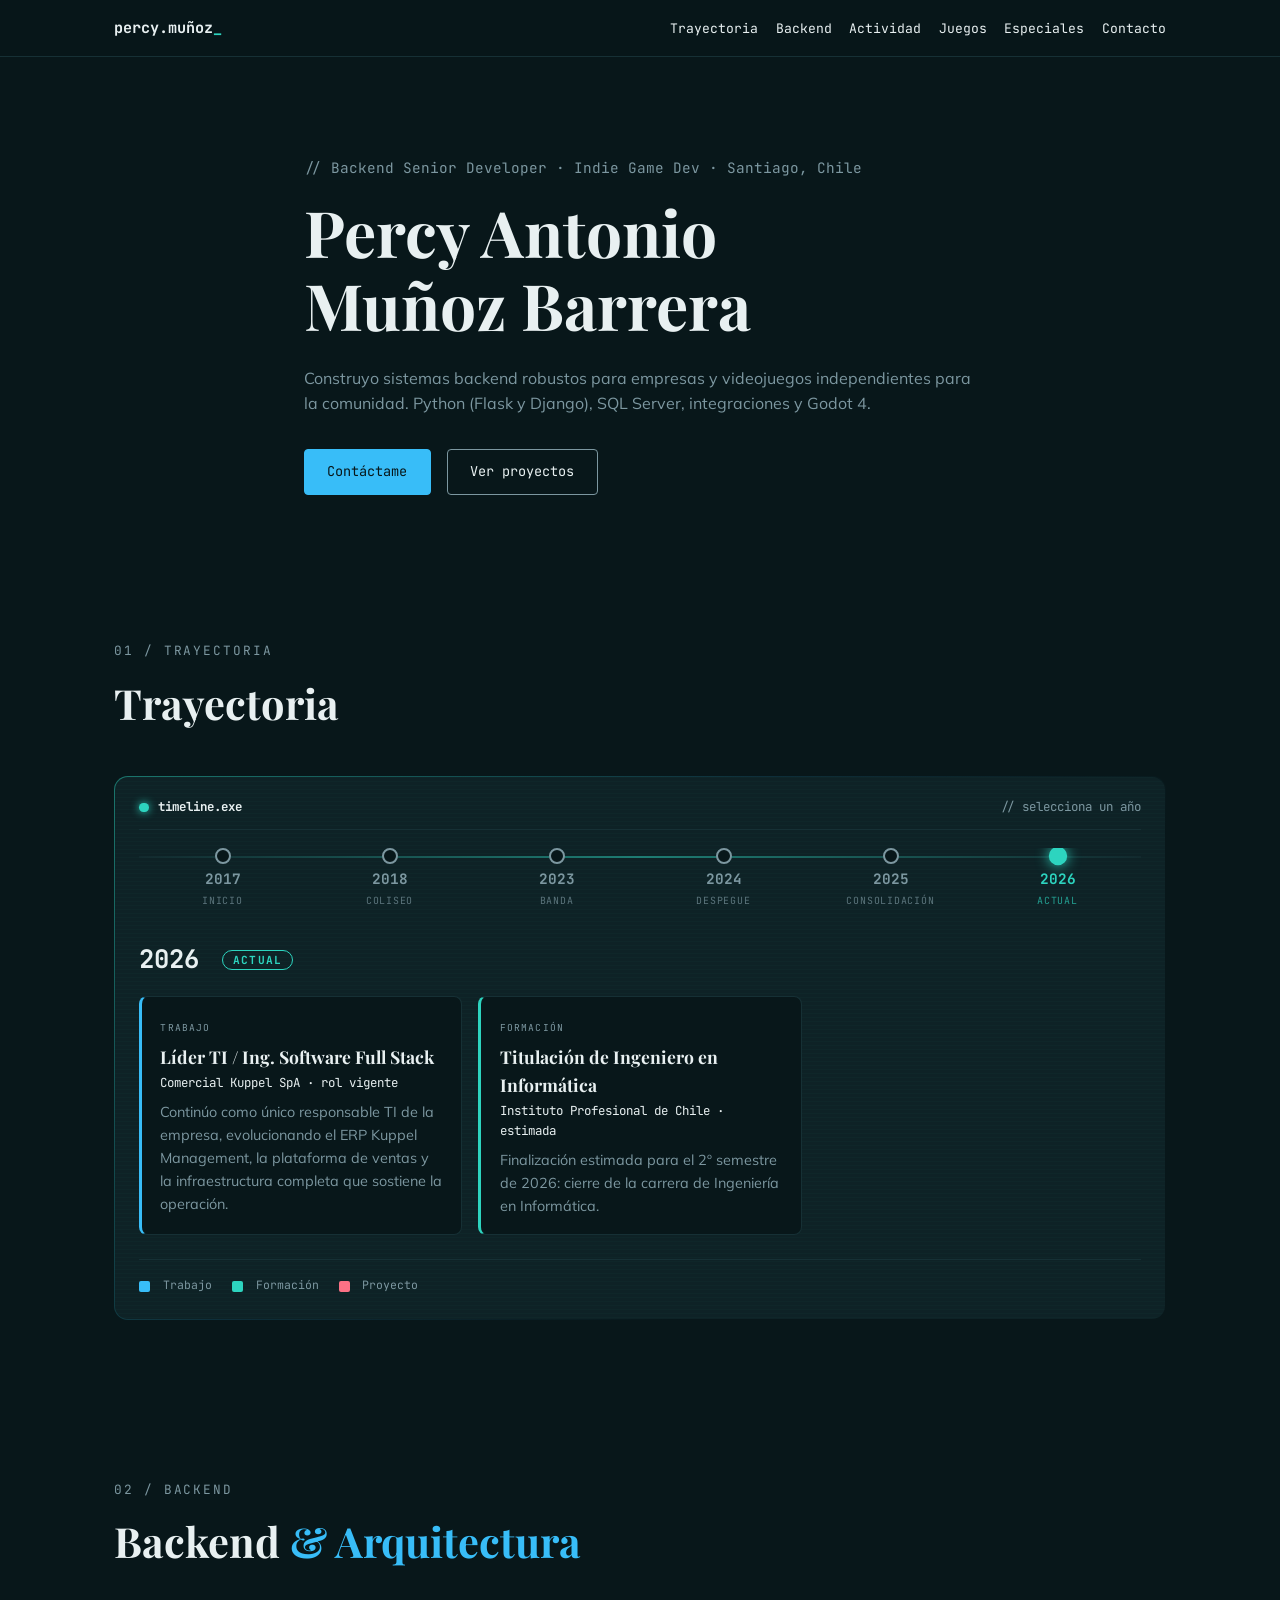
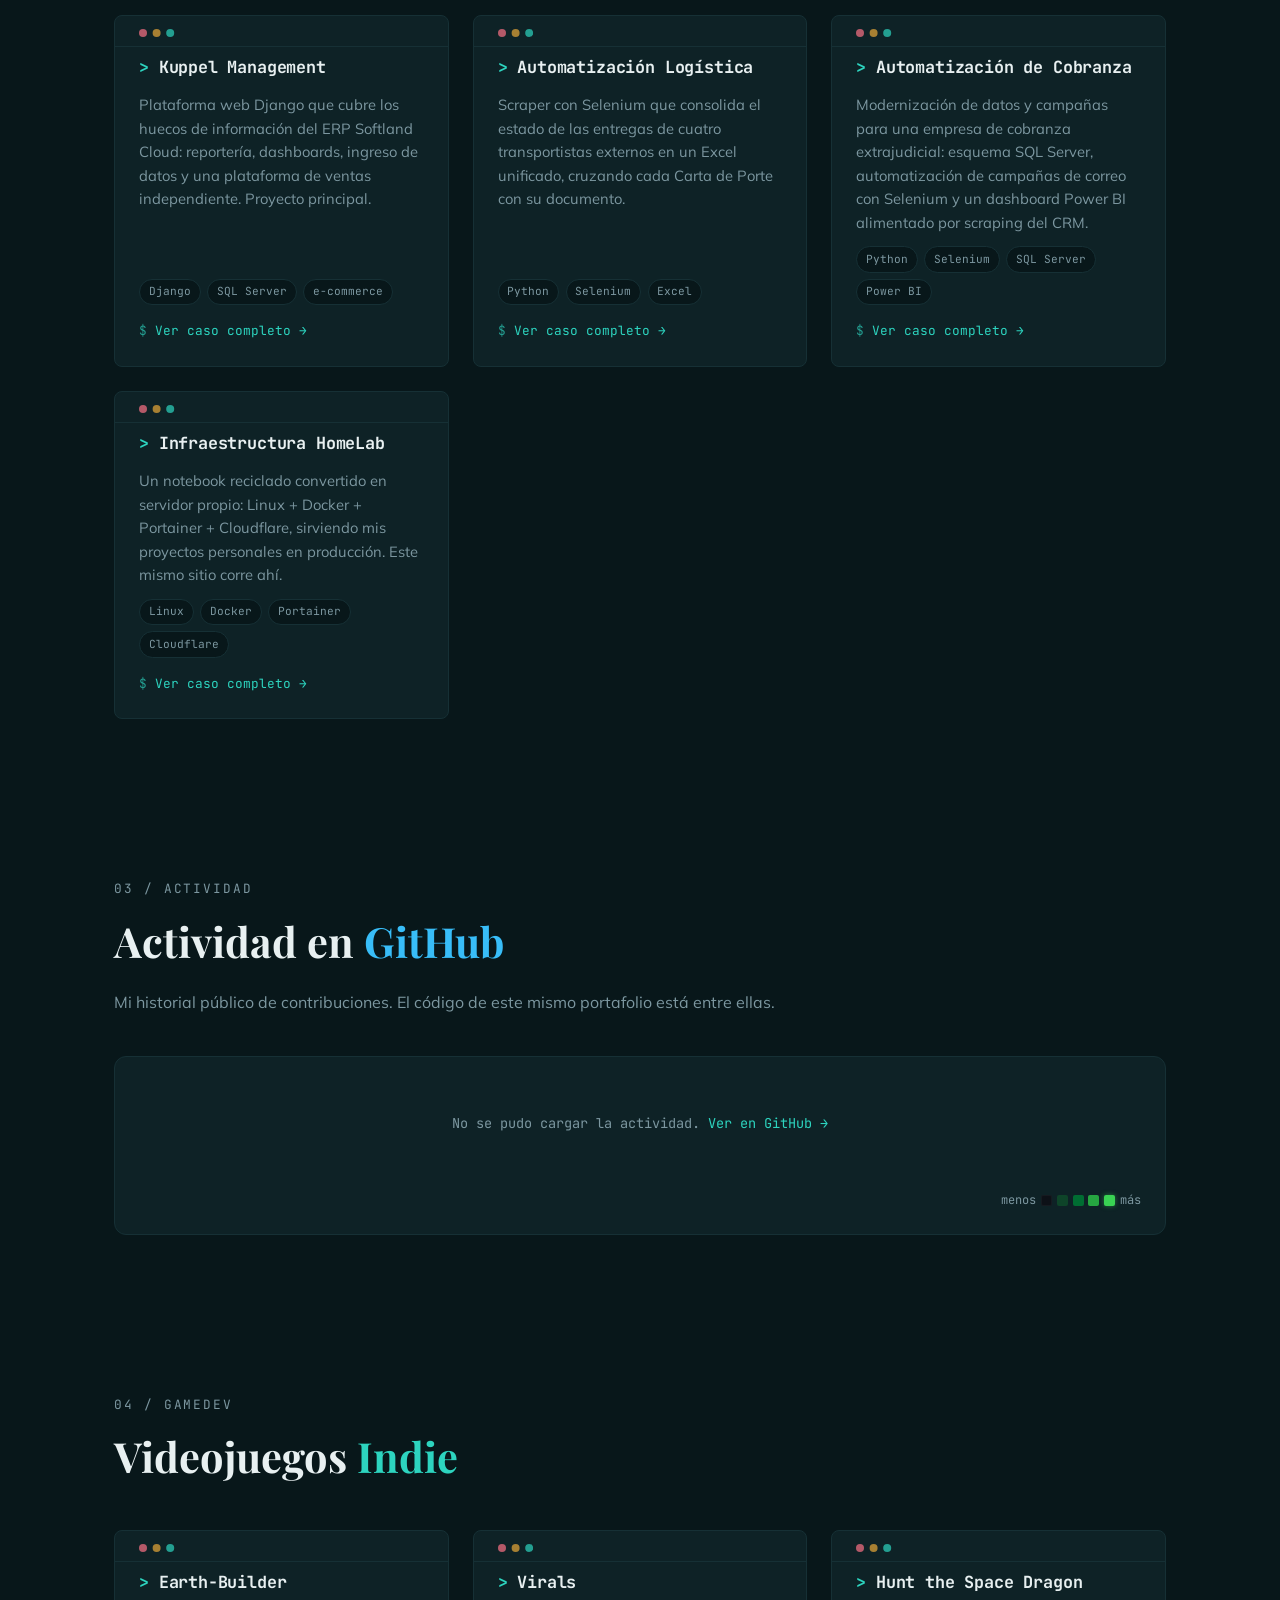
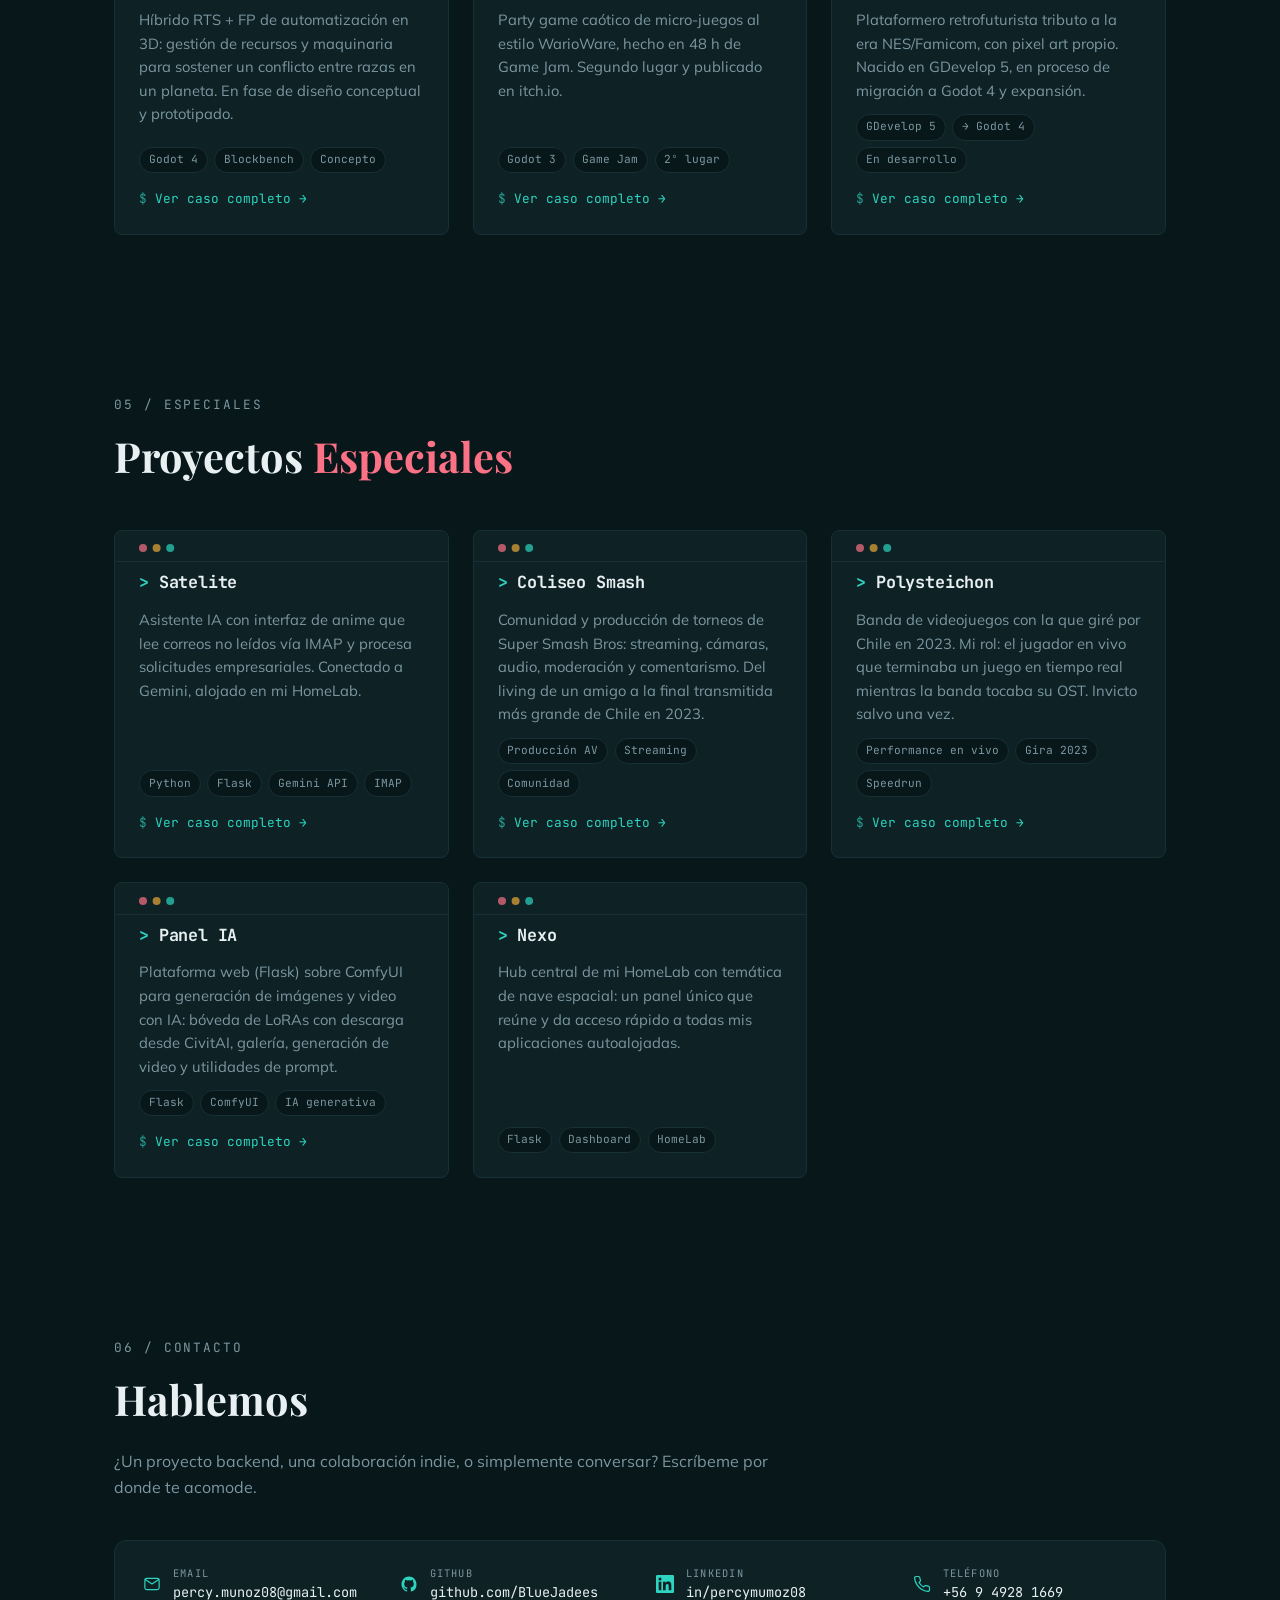
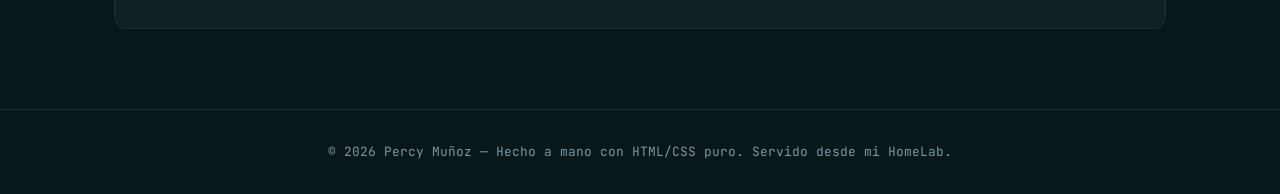
==== src/index.html @ 3cd72d4e "GitHub: heatmap propio negro→verde (quita textos git log y colores confusos) - Reemplaza ghchart (ce" ====
<!DOCTYPE html>
<html lang="es">
<head>
  <meta charset="UTF-8">
  <meta name="viewport" content="width=device-width, initial-scale=1.0">
  <title>Percy Muñoz — Backend Senior Developer & Indie Game Dev</title>
  <meta name="description" content="Portafolio de Percy Antonio Muñoz Barrera: desarrollo backend senior (Python, Flask, Django, SQL Server, integraciones) y videojuegos indie (Godot 4). Santiago, Chile.">

  <!-- TODO: favicon personalizado -->
  <link rel="icon" href="favicon.ico">

  <!-- TODO: meta tags OG (og:title, og:image, og:description) -->

  <!-- Tipografías -->
  <link rel="preconnect" href="https://fonts.googleapis.com">
  <link rel="preconnect" href="https://fonts.gstatic.com" crossorigin>
  <link href="https://fonts.googleapis.com/css2?family=Playfair+Display:wght@500;600;700&family=JetBrains+Mono:wght@400;500;700&family=Mulish:wght@300;400;600;700&display=swap" rel="stylesheet">

  <link rel="stylesheet" href="assets/css/styles.css?v=2">
</head>
<body>

  <!-- ================= HEADER ================= -->
  <header>
    <nav class="nav">
      <a href="#hero" class="nav-logo">percy.muñoz<span class="accent-gamedev">_</span></a>
      <ul class="nav-links">
        <li><a href="#trayectoria">Trayectoria</a></li>
        <li><a href="#backend">Backend</a></li>
        <li><a href="#actividad">Actividad</a></li>
        <li><a href="#juegos">Juegos</a></li>
        <li><a href="#especiales">Especiales</a></li>
        <li><a href="#contacto">Contacto</a></li>
      </ul>
    </nav>
  </header>

  <main>

    <!-- ================= HERO ================= -->
    <section id="hero">
      <div class="container">
        <p class="hero-role">// Backend Senior Developer · Indie Game Dev · Santiago, Chile</p>
        <h1 class="hero-title">Percy Antonio<br>Muñoz Barrera</h1>
        <p class="hero-tagline">
          <!-- TODO: tagline definitivo — propuesta de valor en 2-3 líneas -->
          Construyo sistemas backend robustos para empresas y videojuegos independientes
          para la comunidad. Python (Flask y Django), SQL Server, integraciones y Godot 4.
        </p>
        <div class="hero-actions">
          <a class="btn btn-primary" href="#contacto">Contáctame</a>
          <a class="btn" href="#backend">Ver proyectos</a>
        </div>
      </div>
    </section>

    <!-- ================= TRAYECTORIA (CV) — HUD interactivo ================= -->
    <section id="trayectoria">
      <div class="container">
        <p class="section-label">01 / trayectoria</p>
        <h2 class="section-title">Trayectoria</h2>

        <div class="hud">
          <div class="hud-head">
            <span class="hud-dot"></span>
            <span class="hud-title">timeline.exe</span>
            <span class="hud-hint">// selecciona un año</span>
          </div>

          <!-- Riel de nodos (los botones se generan en JS desde los datos) -->
          <div class="hud-rail" id="hudRail" role="tablist" aria-label="Línea de tiempo por año"></div>

          <!-- Panel de detalle -->
          <div class="hud-panel" id="hudPanel" aria-live="polite"></div>

          <div class="hud-legend">
            <span><i class="lg lg-work"></i> Trabajo</span>
            <span><i class="lg lg-study"></i> Formación</span>
            <span><i class="lg lg-project"></i> Proyecto</span>
          </div>
        </div>

        <!-- Datos de la trayectoria (leídos por el script; también sirven de fallback sin JS) -->
        <script type="application/json" id="hudData">
        [
          {
            "year": "2017",
            "label": "Inicio",
            "entries": [
              { "type": "study", "title": "Ingeniería en Informática", "org": "Instituto Profesional INACAP", "desc": "Comienzo mis estudios en informática tras trabajar como reponedor y carnicero. El punto de partida de todo." }
            ]
          },
          {
            "year": "2018",
            "label": "Coliseo",
            "entries": [
              { "type": "project", "title": "Fundación de Coliseo Smash", "org": "Comunidad · uno de 4 fundadores", "desc": "Primer torneo oficial de Super Smash Bros en la casa de un fundador. El inicio de una comunidad que llegaría hasta la final transmitida más grande de Chile." }
            ]
          },
          {
            "year": "2023",
            "label": "Banda",
            "entries": [
              { "type": "study", "title": "Pausa de estudios (pre-práctica)", "org": "INACAP", "desc": "Detengo la carrera antes de la práctica para dedicarme al proyecto de la banda." },
              { "type": "project", "title": "Polysteichon — gira nacional", "org": "Jugador de performance en vivo", "desc": "Gira por Chile como el jugador que terminaba Sonic 2 en vivo mientras la banda tocaba el OST. Termina en septiembre. En paralelo, sigo activo en Coliseo Smash." }
            ]
          },
          {
            "year": "2024",
            "label": "Despegue",
            "entries": [
              { "type": "work", "title": "Analista Programador (Práctica)", "org": "Computec Chile · Ene–Mar", "desc": "Software interno de control de asistencia y optimización web, con apoyo en auditorías ISO 9001:2015." },
              { "type": "work", "title": "Analista Programador", "org": "Agecob SpA · Abr–Oct", "desc": "Mailing masivo automatizado, captura de datos vía APIs REST en SQL Server y paneles Power BI para decisiones gerenciales." },
              { "type": "study", "title": "Titulación — Analista Programador", "org": "INACAP · salida intermedia · Julio", "desc": "Obtengo el título como salida intermedia de la carrera iniciada en 2017." },
              { "type": "work", "title": "Líder TI / Ing. Software Full Stack", "org": "Comercial Kuppel SpA · Oct–actualidad", "desc": "Único responsable TI. Re-implementé el ERP Softland en 30 días ante una crisis y construí desde cero el ERP interno Kuppel Management." },
              { "type": "project", "title": "Cierre de etapa en Coliseo Smash", "org": "Comunidad (sigue viva)", "desc": "Me separo del proyecto para avanzar en lo personal y laboral, cerca de la misma época de mi titulación." },
              { "type": "study", "title": "Diplomatura en Diseño de Videojuegos", "org": "Universidad Nacional de San Juan, Argentina · Noviembre", "desc": "Diplomado obtenido tras la Game Jam donde nació Virals (2º lugar)." }
            ]
          },
          {
            "year": "2025",
            "label": "Consolidación",
            "entries": [
              { "type": "work", "title": "Líder TI — consolidación", "org": "Comercial Kuppel SpA", "desc": "Segundo año al mando de la infraestructura TI: madurez del ERP interno Kuppel Management, más módulos y estabilización de las integraciones con Softland." },
              { "type": "study", "title": "Ingeniería en Informática", "org": "Instituto Profesional de Chile · en curso", "desc": "Carrera en curso, avanzando hacia la titulación como Ingeniero. Práctica convalidable con la experiencia laboral actual." }
            ]
          },
          {
            "year": "2026",
            "label": "Actual",
            "entries": [
              { "type": "work", "title": "Líder TI / Ing. Software Full Stack", "org": "Comercial Kuppel SpA · rol vigente", "desc": "Continúo como único responsable TI de la empresa, evolucionando el ERP Kuppel Management, la plataforma de ventas y la infraestructura completa que sostiene la operación." },
              { "type": "study", "title": "Titulación de Ingeniero en Informática", "org": "Instituto Profesional de Chile · estimada", "desc": "Finalización estimada para el 2º semestre de 2026: cierre de la carrera de Ingeniería en Informática." }
            ]
          }
        ]
        </script>
      </div>
    </section>

    <!-- ================= BACKEND & ARQUITECTURA ================= -->
    <section id="backend">
      <div class="container">
        <p class="section-label">02 / backend</p>
        <h2 class="section-title">Backend <span class="accent-backend">&amp; Arquitectura</span></h2>

        <div class="cards">
          <a class="card" href="proyectos/kuppel.html">
            <h3>Kuppel Management</h3>
            <p>Plataforma web Django que cubre los huecos de información del ERP Softland Cloud:
               reportería, dashboards, ingreso de datos y una plataforma de ventas independiente.
               Proyecto principal.</p>
            <div class="tags">
              <span class="tag">Django</span><span class="tag">SQL Server</span><span class="tag">e-commerce</span>
            </div>
            <span class="card-cta">Ver caso completo →</span>
          </a>

          <a class="card" href="proyectos/automatizacion-logistica.html">
            <h3>Automatización Logística</h3>
            <p>Scraper con Selenium que consolida el estado de las entregas de cuatro transportistas
               externos en un Excel unificado, cruzando cada Carta de Porte con su documento.</p>
            <div class="tags">
              <span class="tag">Python</span><span class="tag">Selenium</span><span class="tag">Excel</span>
            </div>
            <span class="card-cta">Ver caso completo →</span>
          </a>

          <a class="card" href="proyectos/automatizacion-cobranza.html">
            <h3>Automatización de Cobranza</h3>
            <p>Modernización de datos y campañas para una empresa de cobranza extrajudicial:
               esquema SQL Server, automatización de campañas de correo con Selenium y un
               dashboard Power BI alimentado por scraping del CRM.</p>
            <div class="tags">
              <span class="tag">Python</span><span class="tag">Selenium</span><span class="tag">SQL Server</span><span class="tag">Power BI</span>
            </div>
            <span class="card-cta">Ver caso completo →</span>
          </a>

          <a class="card" href="proyectos/homelab.html">
            <h3>Infraestructura HomeLab</h3>
            <p>Un notebook reciclado convertido en servidor propio: Linux + Docker + Portainer +
               Cloudflare, sirviendo mis proyectos personales en producción. Este mismo sitio corre ahí.</p>
            <div class="tags">
              <span class="tag">Linux</span><span class="tag">Docker</span><span class="tag">Portainer</span><span class="tag">Cloudflare</span>
            </div>
            <span class="card-cta">Ver caso completo →</span>
          </a>
        </div>
      </div>
    </section>

    <!-- ================= ACTIVIDAD GITHUB ================= -->
    <section id="actividad">
      <div class="container">
        <p class="section-label">03 / actividad</p>
        <h2 class="section-title">Actividad en <span class="accent-backend">GitHub</span></h2>
        <p class="contact-intro">
          Mi historial público de contribuciones. El código de este mismo portafolio está entre ellas.
        </p>

        <a class="gh-heatmap-wrap" href="https://github.com/BlueJadees" target="_blank" rel="noopener" aria-label="Ver perfil de GitHub de BlueJadees">
          <div class="gh-heatmap" id="ghHeatmap">
            <p class="gh-loading">cargando actividad…</p>
          </div>
          <div class="gh-footer">
            <span id="ghTotal"></span>
            <span class="gh-scale">
              menos
              <i class="gh-cell l0"></i><i class="gh-cell l1"></i><i class="gh-cell l2"></i><i class="gh-cell l3"></i><i class="gh-cell l4"></i>
              más
            </span>
          </div>
        </a>
      </div>
    </section>

    <!-- ================= VIDEOJUEGOS INDIE ================= -->
    <section id="juegos">
      <div class="container">
        <p class="section-label">04 / gamedev</p>
        <h2 class="section-title">Videojuegos <span class="accent-gamedev">Indie</span></h2>

        <div class="cards">
          <a class="card" href="proyectos/earth-builder.html">
            <h3>Earth-Builder</h3>
            <p>Híbrido RTS + FP de automatización en 3D: gestión de recursos y maquinaria para sostener
               un conflicto entre razas en un planeta. En fase de diseño conceptual y prototipado.</p>
            <div class="tags">
              <span class="tag">Godot 4</span><span class="tag">Blockbench</span><span class="tag">Concepto</span>
            </div>
            <span class="card-cta">Ver caso completo →</span>
          </a>

          <a class="card" href="proyectos/virals.html">
            <h3>Virals</h3>
            <p>Party game caótico de micro-juegos al estilo WarioWare, hecho en 48 h de Game Jam.
               Segundo lugar y publicado en itch.io.</p>
            <div class="tags">
              <span class="tag">Godot 3</span><span class="tag">Game Jam</span><span class="tag">2º lugar</span>
            </div>
            <span class="card-cta">Ver caso completo →</span>
          </a>

          <a class="card" href="proyectos/hunt-the-space-dragon.html">
            <h3>Hunt the Space Dragon</h3>
            <p>Plataformero retrofuturista tributo a la era NES/Famicom, con pixel art propio. Nacido
               en GDevelop 5, en proceso de migración a Godot 4 y expansión.</p>
            <div class="tags">
              <span class="tag">GDevelop 5</span><span class="tag">→ Godot 4</span><span class="tag">En desarrollo</span>
            </div>
            <span class="card-cta">Ver caso completo →</span>
          </a>
        </div>
      </div>
    </section>

    <!-- ================= PROYECTOS ESPECIALES ================= -->
    <section id="especiales">
      <div class="container">
        <p class="section-label">05 / especiales</p>
        <h2 class="section-title">Proyectos <span class="accent-special">Especiales</span></h2>

        <div class="cards">
          <a class="card" href="proyectos/satelite.html">
            <h3>Satelite</h3>
            <p>Asistente IA con interfaz de anime que lee correos no leídos vía IMAP y procesa
               solicitudes empresariales. Conectado a Gemini, alojado en mi HomeLab.</p>
            <div class="tags">
              <span class="tag">Python</span><span class="tag">Flask</span><span class="tag">Gemini API</span><span class="tag">IMAP</span>
            </div>
            <span class="card-cta">Ver caso completo →</span>
          </a>

          <a class="card" href="proyectos/coliseo-smash.html">
            <h3>Coliseo Smash</h3>
            <p>Comunidad y producción de torneos de Super Smash Bros: streaming, cámaras, audio,
               moderación y comentarismo. Del living de un amigo a la final transmitida más grande
               de Chile en 2023.</p>
            <div class="tags">
              <span class="tag">Producción AV</span><span class="tag">Streaming</span><span class="tag">Comunidad</span>
            </div>
            <span class="card-cta">Ver caso completo →</span>
          </a>

          <a class="card" href="proyectos/polysteichon.html">
            <h3>Polysteichon</h3>
            <p>Banda de videojuegos con la que giré por Chile en 2023. Mi rol: el jugador en vivo que
               terminaba un juego en tiempo real mientras la banda tocaba su OST. Invicto salvo una vez.</p>
            <div class="tags">
              <span class="tag">Performance en vivo</span><span class="tag">Gira 2023</span><span class="tag">Speedrun</span>
            </div>
            <span class="card-cta">Ver caso completo →</span>
          </a>

          <a class="card" href="proyectos/panel-ia.html">
            <h3>Panel IA</h3>
            <p>Plataforma web (Flask) sobre ComfyUI para generación de imágenes y video con IA: bóveda
               de LoRAs con descarga desde CivitAI, galería, generación de video y utilidades de prompt.</p>
            <div class="tags">
              <span class="tag">Flask</span><span class="tag">ComfyUI</span><span class="tag">IA generativa</span>
            </div>
            <span class="card-cta">Ver caso completo →</span>
          </a>

          <article class="card">
            <h3>Nexo</h3>
            <p>Hub central de mi HomeLab con temática de nave espacial: un panel único que reúne y da
               acceso rápido a todas mis aplicaciones autoalojadas.</p>
            <div class="tags">
              <span class="tag">Flask</span><span class="tag">Dashboard</span><span class="tag">HomeLab</span>
            </div>
          </article>
        </div>
      </div>
    </section>

    <!-- ================= CONTACTO ================= -->
    <section id="contacto">
      <div class="container">
        <p class="section-label">06 / contacto</p>
        <h2 class="section-title">Hablemos</h2>
        <p class="contact-intro">
          ¿Un proyecto backend, una colaboración indie, o simplemente conversar? Escríbeme por donde te acomode.
        </p>

        <div class="contact-bar">
          <a class="contact-item" href="mailto:percy.munoz08@gmail.com">
            <svg class="contact-ico" viewBox="0 0 24 24" fill="none" stroke="currentColor" stroke-width="1.6" stroke-linecap="round" stroke-linejoin="round" aria-hidden="true">
              <rect x="2.5" y="4.5" width="19" height="15" rx="2.5"/>
              <path d="M3 6l9 6 9-6"/>
            </svg>
            <span class="contact-text">
              <span class="contact-label">Email</span>
              <span class="contact-value">percy.munoz08@gmail.com</span>
            </span>
          </a>

          <a class="contact-item" href="https://github.com/BlueJadees" target="_blank" rel="noopener">
            <svg class="contact-ico" viewBox="0 0 24 24" fill="currentColor" aria-hidden="true">
              <path d="M12 2C6.48 2 2 6.58 2 12.25c0 4.53 2.87 8.37 6.84 9.73.5.1.68-.22.68-.49 0-.24-.01-.87-.01-1.71-2.78.62-3.37-1.37-3.37-1.37-.45-1.18-1.11-1.5-1.11-1.5-.91-.63.07-.62.07-.62 1 .07 1.53 1.05 1.53 1.05.89 1.56 2.34 1.11 2.91.85.09-.66.35-1.11.63-1.36-2.22-.26-4.56-1.14-4.56-5.06 0-1.12.39-2.03 1.03-2.75-.1-.26-.45-1.3.1-2.71 0 0 .84-.28 2.75 1.05a9.34 9.34 0 015 0c1.91-1.33 2.75-1.05 2.75-1.05.55 1.41.2 2.45.1 2.71.64.72 1.03 1.63 1.03 2.75 0 3.93-2.34 4.79-4.57 5.05.36.32.68.94.68 1.9 0 1.37-.01 2.48-.01 2.82 0 .27.18.6.69.49A10.02 10.02 0 0022 12.25C22 6.58 17.52 2 12 2z"/>
            </svg>
            <span class="contact-text">
              <span class="contact-label">GitHub</span>
              <span class="contact-value">github.com/BlueJadees</span>
            </span>
          </a>

          <a class="contact-item" href="https://linkedin.com/in/percymumoz08/" target="_blank" rel="noopener">
            <svg class="contact-ico" viewBox="0 0 24 24" fill="currentColor" aria-hidden="true">
              <path d="M20.45 20.45h-3.56v-5.57c0-1.33-.02-3.04-1.85-3.04-1.85 0-2.14 1.45-2.14 2.94v5.67H9.35V9h3.42v1.56h.05c.48-.9 1.64-1.85 3.37-1.85 3.6 0 4.27 2.37 4.27 5.46v6.28zM5.34 7.43a2.07 2.07 0 110-4.14 2.07 2.07 0 010 4.14zM7.12 20.45H3.56V9h3.56v11.45zM22.22 0H1.77C.79 0 0 .77 0 1.72v20.56C0 23.23.79 24 1.77 24h20.45c.98 0 1.78-.77 1.78-1.72V1.72C24 .77 23.2 0 22.22 0z"/>
            </svg>
            <span class="contact-text">
              <span class="contact-label">LinkedIn</span>
              <span class="contact-value">in/percymumoz08</span>
            </span>
          </a>

          <a class="contact-item" href="tel:+56949281669">
            <svg class="contact-ico" viewBox="0 0 24 24" fill="none" stroke="currentColor" stroke-width="1.6" stroke-linecap="round" stroke-linejoin="round" aria-hidden="true">
              <path d="M22 16.92v3a2 2 0 01-2.18 2 19.8 19.8 0 01-8.63-3.07 19.5 19.5 0 01-6-6 19.8 19.8 0 01-3.07-8.67A2 2 0 014.11 2h3a2 2 0 012 1.72c.13.96.36 1.9.7 2.81a2 2 0 01-.45 2.11L8.09 9.91a16 16 0 006 6l1.27-1.27a2 2 0 012.11-.45c.9.34 1.85.57 2.81.7A2 2 0 0122 16.92z"/>
            </svg>
            <span class="contact-text">
              <span class="contact-label">Teléfono</span>
              <span class="contact-value">+56 9 4928 1669</span>
            </span>
          </a>
        </div>
      </div>
    </section>

  </main>

  <!-- ================= FOOTER ================= -->
  <footer>
    <p>© 2026 Percy Muñoz — Hecho a mano con HTML/CSS puro. Servido desde mi HomeLab.</p>
  </footer>

  <!-- ================= SCRIPT: heatmap de GitHub ================= -->
  <script>
    (function () {
      var mount = document.getElementById('ghHeatmap');
      var totalEl = document.getElementById('ghTotal');
      if (!mount) return;

      var USER = 'BlueJadees';
      var LEVEL = { NONE: 0, FIRST_QUARTILE: 1, SECOND_QUARTILE: 2, THIRD_QUARTILE: 3, FOURTH_QUARTILE: 4 };
      var MONTHS = ['Ene','Feb','Mar','Abr','May','Jun','Jul','Ago','Sep','Oct','Nov','Dic'];

      fetch('https://github-contributions-api.deno.dev/' + USER + '.json')
        .then(function (r) { return r.json(); })
        .then(function (data) {
          var weeks = data.contributions; // array de semanas, cada una array de días
          if (!weeks || !weeks.length) throw new Error('sin datos');

          var grid = document.createElement('div');
          grid.className = 'gh-grid';

          weeks.forEach(function (week) {
            var col = document.createElement('div');
            col.className = 'gh-col';
            week.forEach(function (day) {
              var cell = document.createElement('span');
              var lvl = LEVEL[day.contributionLevel] != null ? LEVEL[day.contributionLevel] : 0;
              cell.className = 'gh-cell l' + lvl;
              cell.title = day.date + ' · ' + day.contributionCount + ' commit' + (day.contributionCount === 1 ? '' : 's');
              col.appendChild(cell);
            });
            grid.appendChild(col);
          });

          mount.innerHTML = '';
          mount.appendChild(grid);

          if (totalEl && data.totalContributions != null) {
            totalEl.textContent = data.totalContributions + ' contribuciones en el último año';
          }
        })
        .catch(function () {
          mount.innerHTML = '<p class="gh-loading">No se pudo cargar la actividad. ' +
            '<span style="color:var(--teal)">Ver en GitHub →</span></p>';
        });
    })();
  </script>

  <!-- ================= SCRIPT: timeline HUD ================= -->
  <script>
    (function () {
      var rail  = document.getElementById('hudRail');
      var panel = document.getElementById('hudPanel');
      var raw   = document.getElementById('hudData');
      if (!rail || !panel || !raw) return;

      var data;
      try { data = JSON.parse(raw.textContent); }
      catch (e) { return; }

      var TYPE_LABEL = { work: 'Trabajo', study: 'Formación', project: 'Proyecto' };

      function renderPanel(idx) {
        var node = data[idx];
        var html = '<div class="hud-panel-year">' + node.year +
                   ' <span class="hud-panel-tag">' + node.label + '</span></div>';
        html += '<div class="hud-entries">';
        node.entries.forEach(function (e) {
          html += '<div class="hud-entry ' + e.type + '">' +
                    '<span class="hud-entry-type">' + (TYPE_LABEL[e.type] || '') + '</span>' +
                    '<h3>' + e.title + '</h3>' +
                    '<p class="hud-entry-org">' + e.org + '</p>' +
                    '<p class="hud-entry-desc">' + e.desc + '</p>' +
                  '</div>';
        });
        html += '</div>';
        panel.innerHTML = html;
      }

      function select(idx) {
        var nodes = rail.querySelectorAll('.hud-node');
        nodes.forEach(function (n, i) {
          var on = i === idx;
          n.classList.toggle('active', on);
          n.setAttribute('aria-selected', on ? 'true' : 'false');
          n.tabIndex = on ? 0 : -1;
        });
        renderPanel(idx);
      }

      // Construir nodos
      data.forEach(function (node, i) {
        var btn = document.createElement('button');
        btn.className = 'hud-node';
        btn.type = 'button';
        btn.setAttribute('role', 'tab');
        btn.innerHTML = '<span class="hud-node-dot"></span>' +
                        '<span class="hud-node-year">' + node.year + '</span>' +
                        '<span class="hud-node-label">' + node.label + '</span>';
        btn.addEventListener('click', function () { select(i); });
        rail.appendChild(btn);
      });

      // Navegación con teclado (flechas)
      rail.addEventListener('keydown', function (ev) {
        var nodes = Array.prototype.slice.call(rail.querySelectorAll('.hud-node'));
        var cur = nodes.findIndex(function (n) { return n.classList.contains('active'); });
        if (ev.key === 'ArrowRight' && cur < nodes.length - 1) { select(cur + 1); nodes[cur + 1].focus(); }
        if (ev.key === 'ArrowLeft'  && cur > 0)                { select(cur - 1); nodes[cur - 1].focus(); }
      });

      // Arrancar en el año más reciente
      select(data.length - 1);
    })();
  </script>

</body>
</html>
---- src/assets/css/styles.css ----
/* ============================================================
   Variables globales — paleta oficial del portafolio
   Paleta azul petróleo / turquesa (tema "tech nocturno frío")
   ============================================================ */
:root {
  /* Fondos — azul petróleo / teal oscuro */
  --bg: #08171A;          /* fondo principal */
  --bg-2: #0E2226;        /* cards */
  --bg-3: #163035;        /* hover / secondary */

  /* Texto */
  --text: #E8F0F1;        /* texto principal (blanco con leve tinte frío) */
  --muted: #7C97A0;       /* texto secundario (gris azulado) */

  /* Acentos por área */
  --blue: #38BDF8;        /* acento backend (azul cielo) */
  --teal: #2DD4BF;        /* acento gamedev (turquesa) */
  --coral: #FB7185;       /* acento proyectos especiales (coral, contraste) */

  --font-display: "Playfair Display", serif;
  --font-mono: "JetBrains Mono", monospace;
  --font-body: "Mulish", sans-serif;

  --max-width: 1100px;
}

/* ============================================================
   Reset y base
   ============================================================ */
*, *::before, *::after {
  margin: 0;
  padding: 0;
  box-sizing: border-box;
}

html {
  scroll-behavior: smooth;
}

body {
  background: var(--bg);
  color: var(--text);
  font-family: var(--font-body);
  font-size: 1rem;
  line-height: 1.6;
  -webkit-font-smoothing: antialiased;
}

a {
  color: inherit;
  text-decoration: none;
}

img {
  max-width: 100%;
  display: block;
}

.container {
  max-width: var(--max-width);
  margin: 0 auto;
  padding: 0 1.5rem;
}

section {
  padding: 5rem 0;
}

/* Encabezados de sección */
.section-label {
  font-family: var(--font-mono);
  font-size: 0.8rem;
  letter-spacing: 0.15em;
  text-transform: uppercase;
  color: var(--muted);
  margin-bottom: 0.5rem;
}

.section-title {
  font-family: var(--font-display);
  font-size: clamp(1.8rem, 4vw, 2.6rem);
  margin-bottom: 2.5rem;
}

/* Acentos por área */
.accent-backend  { color: var(--blue); }
.accent-gamedev  { color: var(--teal); }
.accent-special  { color: var(--coral); }

/* ============================================================
   Header / Nav
   ============================================================ */
header {
  position: sticky;
  top: 0;
  z-index: 100;
  background: rgba(8, 23, 26, 0.85);
  backdrop-filter: blur(8px);
  border-bottom: 1px solid var(--bg-3);
}

.nav {
  display: flex;
  align-items: center;
  justify-content: space-between;
  padding: 1rem 1.5rem;
  max-width: var(--max-width);
  margin: 0 auto;
}

.nav-logo {
  font-family: var(--font-mono);
  font-weight: 700;
  font-size: 0.95rem;
}

.nav-links {
  display: flex;
  flex-wrap: wrap;
  gap: 1.1rem;
  list-style: none;
  font-family: var(--font-mono);
  font-size: 0.82rem;
}

.nav-links a:hover {
  color: var(--teal);
}

/* ============================================================
   Hero
   ============================================================ */
#hero {
  min-height: 56vh;
  display: flex;
  align-items: center;
  padding: 3rem 0 1rem;
}

.hero-role {
  font-family: var(--font-mono);
  color: var(--muted);
  font-size: 0.9rem;
  margin-bottom: 1rem;
}

.hero-title {
  font-family: var(--font-display);
  font-size: clamp(2.4rem, 6vw, 4rem);
  line-height: 1.15;
  margin-bottom: 1.5rem;
}

.hero-tagline {
  color: var(--muted);
  max-width: 42rem;
  margin-bottom: 2rem;
}

.hero-actions {
  display: flex;
  gap: 1rem;
  flex-wrap: wrap;
}

.btn {
  display: inline-block;
  font-family: var(--font-mono);
  font-size: 0.85rem;
  padding: 0.7rem 1.4rem;
  border: 1px solid var(--muted);
  border-radius: 4px;
  transition: border-color 0.2s, color 0.2s, background 0.2s;
}

.btn:hover {
  border-color: var(--blue);
  color: var(--blue);
}

.btn.btn-primary {
  background: var(--blue);
  border-color: var(--blue);
  color: var(--bg);
}

.btn.btn-primary:hover {
  background: transparent;
  color: var(--blue);
}

/* Variante gamedev del botón (secciones de juegos) */
.btn.btn-primary.accent-gamedev-btn {
  background: var(--teal);
  border-color: var(--teal);
  color: var(--bg);
}

.btn.btn-primary.accent-gamedev-btn:hover {
  background: transparent;
  color: var(--teal);
}

/* Variante especiales del botón (coral/violeta) */
.btn.btn-primary.accent-special-btn {
  background: var(--coral);
  border-color: var(--coral);
  color: var(--bg);
}

.btn.btn-primary.accent-special-btn:hover {
  background: transparent;
  color: var(--coral);
}

/* ============================================================
   Grid de proyectos (compartido por las tres secciones)
   ============================================================ */
.cards {
  display: grid;
  grid-template-columns: repeat(auto-fill, minmax(300px, 1fr));
  gap: 1.5rem;
}

/* Cards con estética de terminal */
.card {
  position: relative;
  background: var(--bg-2);
  border: 1px solid var(--bg-3);
  border-radius: 8px;
  padding: 2.4rem 1.5rem 1.5rem;
  display: flex;
  flex-direction: column;
  gap: 0.75rem;
  transition: background 0.2s, transform 0.2s, border-color 0.2s;
}

/* barra superior tipo ventana de terminal con 3 botones */
.card::before {
  content: "";
  position: absolute;
  top: 0.85rem;
  left: 1.5rem;
  width: 0.5rem;
  height: 0.5rem;
  border-radius: 50%;
  background: var(--coral);
  box-shadow: 0.85rem 0 0 var(--amber, #E8A838), 1.7rem 0 0 var(--teal);
  opacity: 0.7;
}

/* línea divisoria bajo la "barra" */
.card::after {
  content: "";
  position: absolute;
  top: 1.9rem;
  left: 0;
  right: 0;
  height: 1px;
  background: var(--bg-3);
}

.card:hover {
  background: var(--bg-3);
  border-color: var(--teal);
  transform: translateY(-3px);
}

.card:hover::before { opacity: 1; }

/* Card que es un enlace a página de detalle */
a.card {
  color: inherit;
}

a.card .card-cta {
  font-family: var(--font-mono);
  font-size: 0.8rem;
  color: var(--teal);
  margin-top: 0.25rem;
}

a.card .card-cta::before {
  content: "$ ";
  opacity: 0.7;
}

a.card:hover .card-cta {
  text-decoration: underline;
}

.card h3 {
  font-family: var(--font-mono);
  font-size: 1.05rem;
  font-weight: 700;
  letter-spacing: -0.01em;
}

.card h3::before {
  content: "> ";
  color: var(--teal);
}

.card p {
  color: var(--muted);
  font-size: 0.92rem;
  flex-grow: 1;
}

.card .tags {
  display: flex;
  flex-wrap: wrap;
  gap: 0.4rem;
}

.tag {
  font-family: var(--font-mono);
  font-size: 0.7rem;
  padding: 0.2rem 0.55rem;
  border-radius: 999px;
  background: var(--bg);
  border: 1px solid var(--bg-3);
  color: var(--muted);
}

.card-links {
  display: flex;
  gap: 1rem;
  font-family: var(--font-mono);
  font-size: 0.8rem;
}

.card-links a:hover {
  text-decoration: underline;
}

/* ============================================================
   Contacto / Footer
   ============================================================ */
.contact-intro {
  color: var(--muted);
  max-width: 42rem;
  margin: -1.5rem 0 2.5rem;
}

/* Barra de contacto: una sola tarjeta de ancho completo con 4 items en fila */
.contact-bar {
  display: flex;
  flex-wrap: wrap;
  gap: 0.5rem 2rem;
  background: var(--bg-2);
  border: 1px solid var(--bg-3);
  border-radius: 12px;
  padding: 1.5rem 1.75rem;
}

.contact-item {
  display: flex;
  align-items: center;
  gap: 0.75rem;
  flex: 1 1 220px;
  min-width: 0;
  transition: transform 0.2s;
}

.contact-item:hover {
  transform: translateY(-2px);
}

/* icono: tamaño FIJO (px) para que no se expanda nunca.
   !important + max-* como defensa por si un SVG sin width intrínseco intenta crecer. */
.contact-ico {
  flex: 0 0 18px !important;
  width: 18px !important;
  height: 18px !important;
  max-width: 18px !important;
  max-height: 18px !important;
  color: var(--teal);
}

.contact-text {
  display: flex;
  flex-direction: column;
  min-width: 0;
}

.contact-label {
  font-family: var(--font-mono);
  font-size: 0.65rem;
  letter-spacing: 0.12em;
  text-transform: uppercase;
  color: var(--muted);
}

.contact-value {
  font-family: var(--font-mono);
  font-size: 0.85rem;
  color: var(--text);
  word-break: break-word;
  transition: color 0.2s;
}

.contact-item:hover .contact-value {
  color: var(--teal);
}

/* ============================================================
   Ventana de terminal (reutilizable)
   ============================================================ */
.terminal {
  background: var(--bg-2);
  border: 1px solid var(--bg-3);
  border-radius: 10px;
  overflow: hidden;
  transition: border-color 0.2s;
}

.terminal:hover {
  border-color: var(--teal);
}

/* barra superior estilo ventana de consola */
.terminal-bar {
  display: flex;
  align-items: center;
  gap: 0.75rem;
  background: var(--bg-3);
  padding: 0.55rem 0.9rem;
  border-bottom: 1px solid var(--bg);
}

.terminal-btns {
  display: flex;
  gap: 0.4rem;
}

.terminal-btns i {
  width: 0.7rem;
  height: 0.7rem;
  border-radius: 50%;
  background: var(--muted);
  opacity: 0.55;
}

.terminal-btns i:nth-child(1) { background: #FB7185; opacity: 0.8; }
.terminal-btns i:nth-child(2) { background: #E8A838; opacity: 0.8; }
.terminal-btns i:nth-child(3) { background: #2DD4BF; opacity: 0.8; }

.terminal-name {
  font-family: var(--font-mono);
  font-size: 0.72rem;
  color: var(--muted);
}

.terminal-body {
  padding: 1rem 1.15rem 1.15rem;
  overflow-x: auto;
}

.terminal-line {
  font-family: var(--font-mono);
  font-size: 0.82rem;
  color: var(--text);
  margin: 0.35rem 0;
  white-space: nowrap;
}

.terminal-line .prompt { color: var(--teal); }
.terminal-line .path   { color: var(--blue); }
.terminal-out          { color: var(--muted); }

.cursor {
  color: var(--teal);
  animation: blink 1.1s steps(1) infinite;
}

@keyframes blink {
  0%, 50%   { opacity: 1; }
  51%, 100% { opacity: 0; }
}

/* ============================================================
   Heatmap de contribuciones de GitHub (generado por JS)
   Gradiente negro → verde
   ============================================================ */
.gh-heatmap-wrap {
  display: block;
  background: var(--bg-2);
  border: 1px solid var(--bg-3);
  border-radius: 12px;
  padding: 1.5rem;
  transition: border-color 0.2s;
}

.gh-heatmap-wrap:hover {
  border-color: #2ea043;
}

.gh-heatmap {
  overflow-x: auto;
  padding-bottom: 0.5rem;
}

.gh-loading {
  color: var(--muted);
  font-family: var(--font-mono);
  font-size: 0.85rem;
  padding: 2rem 0;
  text-align: center;
}

.gh-grid {
  display: flex;
  gap: 3px;
  min-width: 620px;
}

.gh-col {
  display: flex;
  flex-direction: column;
  gap: 3px;
}

.gh-cell {
  width: 12px;
  height: 12px;
  border-radius: 2px;
  background: var(--gh-l0);
}

/* Escala negro → verde */
:root {
  --gh-l0: #0d1117;   /* sin commits (casi negro) */
  --gh-l1: #0e4429;   /* verde muy oscuro */
  --gh-l2: #006d32;   /* verde medio */
  --gh-l3: #26a641;   /* verde */
  --gh-l4: #39d353;   /* verde brillante */
}

.gh-cell.l0 { background: var(--gh-l0); border: 1px solid rgba(255,255,255,0.04); }
.gh-cell.l1 { background: var(--gh-l1); }
.gh-cell.l2 { background: var(--gh-l2); }
.gh-cell.l3 { background: var(--gh-l3); }
.gh-cell.l4 { background: var(--gh-l4); box-shadow: 0 0 5px rgba(57,211,83,0.5); }

/* pie: total + escala */
.gh-footer {
  display: flex;
  flex-wrap: wrap;
  align-items: center;
  justify-content: space-between;
  gap: 0.75rem;
  margin-top: 1rem;
  font-family: var(--font-mono);
  font-size: 0.75rem;
  color: var(--muted);
}

.gh-scale {
  display: flex;
  align-items: center;
  gap: 0.3rem;
}

.gh-scale .gh-cell {
  width: 11px;
  height: 11px;
}

/* ============================================================
   Trayectoria — panel HUD / sci-fi interactivo
   ============================================================ */
.hud {
  position: relative;
  background:
    linear-gradient(var(--bg-2), var(--bg-2)) padding-box,
    linear-gradient(135deg, rgba(45,212,191,0.5), rgba(56,189,248,0.15) 40%, transparent 70%) border-box;
  border: 1px solid transparent;
  border-radius: 14px;
  padding: 1.25rem 1.5rem 1.5rem;
  overflow: hidden;
}

/* líneas de escaneo sutiles de fondo */
.hud::before {
  content: "";
  position: absolute;
  inset: 0;
  pointer-events: none;
  background-image: repeating-linear-gradient(
    to bottom,
    rgba(45, 212, 191, 0.035) 0,
    rgba(45, 212, 191, 0.035) 1px,
    transparent 1px,
    transparent 4px
  );
  opacity: 0.6;
}

.hud > * { position: relative; z-index: 1; }

/* cabecera tipo ventana de terminal */
.hud-head {
  display: flex;
  align-items: center;
  gap: 0.6rem;
  font-family: var(--font-mono);
  font-size: 0.78rem;
  color: var(--muted);
  border-bottom: 1px solid var(--bg-3);
  padding-bottom: 0.75rem;
  margin-bottom: 1.1rem;
}

.hud-dot {
  width: 0.6rem;
  height: 0.6rem;
  border-radius: 50%;
  background: var(--teal);
  box-shadow: 0 0 8px var(--teal);
  animation: hud-pulse 2s ease-in-out infinite;
}

@keyframes hud-pulse {
  0%, 100% { opacity: 1; }
  50%      { opacity: 0.35; }
}

.hud-title { color: var(--text); font-weight: 700; }
.hud-hint  { margin-left: auto; color: var(--muted); }

/* riel horizontal de nodos */
.hud-rail {
  position: relative;
  display: flex;
  gap: 0;
  justify-content: space-between;
  margin: 0.5rem 0 1.5rem;
  overflow-x: auto;
  padding-bottom: 0.5rem;
}

/* línea horizontal que conecta los nodos */
.hud-rail::before {
  content: "";
  position: absolute;
  left: 0;
  right: 0;
  top: 0.5rem;
  height: 2px;
  background: linear-gradient(to right, var(--bg-3), var(--teal), var(--bg-3));
  opacity: 0.5;
}

.hud-node {
  position: relative;
  flex: 1 1 0;
  min-width: 84px;
  display: flex;
  flex-direction: column;
  align-items: center;
  gap: 0.35rem;
  background: none;
  border: none;
  cursor: pointer;
  padding: 0 0.25rem;
  font-family: var(--font-mono);
  color: var(--muted);
  transition: color 0.2s;
}

.hud-node-dot {
  width: 1rem;
  height: 1rem;
  border-radius: 50%;
  background: var(--bg);
  border: 2px solid var(--muted);
  transition: all 0.25s;
}

.hud-node-year {
  font-size: 0.9rem;
  font-weight: 700;
  transition: color 0.2s;
}

.hud-node-label {
  font-size: 0.62rem;
  letter-spacing: 0.08em;
  text-transform: uppercase;
  opacity: 0.7;
}

.hud-node:hover .hud-node-dot {
  border-color: var(--teal);
}

.hud-node:hover .hud-node-year { color: var(--text); }

.hud-node.active {
  color: var(--teal);
}

.hud-node.active .hud-node-dot {
  border-color: var(--teal);
  background: var(--teal);
  box-shadow: 0 0 12px var(--teal);
  transform: scale(1.15);
}

.hud-node.active .hud-node-year { color: var(--teal); }

/* panel de detalle */
.hud-panel {
  min-height: 8rem;
  animation: hud-fade 0.35s ease;
}

@keyframes hud-fade {
  from { opacity: 0; transform: translateY(6px); }
  to   { opacity: 1; transform: translateY(0); }
}

.hud-panel-year {
  font-family: var(--font-mono);
  font-size: 1.6rem;
  font-weight: 700;
  color: var(--text);
  margin-bottom: 1rem;
}

.hud-panel-tag {
  font-size: 0.7rem;
  letter-spacing: 0.12em;
  text-transform: uppercase;
  color: var(--teal);
  border: 1px solid var(--teal);
  border-radius: 999px;
  padding: 0.15rem 0.6rem;
  vertical-align: middle;
  margin-left: 0.5rem;
}

.hud-entries {
  display: grid;
  grid-template-columns: repeat(auto-fill, minmax(260px, 1fr));
  gap: 1rem;
}

.hud-entry {
  background: var(--bg);
  border: 1px solid var(--bg-3);
  border-left: 3px solid var(--muted);
  border-radius: 8px;
  padding: 1rem 1.15rem;
}

.hud-entry.work    { border-left-color: var(--blue); }
.hud-entry.study   { border-left-color: var(--teal); }
.hud-entry.project { border-left-color: var(--coral); }

.hud-entry-type {
  font-family: var(--font-mono);
  font-size: 0.6rem;
  letter-spacing: 0.12em;
  text-transform: uppercase;
  color: var(--muted);
}

.hud-entry h3 {
  font-family: var(--font-display);
  font-size: 1.1rem;
  margin: 0.25rem 0 0.15rem;
}

.hud-entry-org {
  font-family: var(--font-mono);
  font-size: 0.78rem;
  color: var(--text);
  margin-bottom: 0.5rem;
}

.hud-entry-desc {
  color: var(--muted);
  font-size: 0.9rem;
}

/* leyenda */
.hud-legend {
  display: flex;
  flex-wrap: wrap;
  gap: 1.25rem;
  margin-top: 1.5rem;
  padding-top: 1rem;
  border-top: 1px solid var(--bg-3);
  font-family: var(--font-mono);
  font-size: 0.72rem;
  color: var(--muted);
}

.hud-legend .lg {
  display: inline-block;
  width: 0.7rem;
  height: 0.7rem;
  border-radius: 2px;
  margin-right: 0.35rem;
  vertical-align: middle;
}

.lg-work    { background: var(--blue); }
.lg-study   { background: var(--teal); }
.lg-project { background: var(--coral); }

/* sin JS: mostrar los datos crudos no aplica (van en <script>); el panel queda vacío
   pero la sección no rompe. Con JS (default) todo funciona. */

footer {
  border-top: 1px solid var(--bg-3);
  padding: 2rem 0;
  text-align: center;
  color: var(--muted);
  font-family: var(--font-mono);
  font-size: 0.8rem;
}

/* ============================================================
   Páginas de detalle de proyecto (proyectos/*.html)
   ============================================================ */
.project-hero {
  padding: 4rem 0 2rem;
  border-bottom: 1px solid var(--bg-3);
}

.back-link {
  font-family: var(--font-mono);
  font-size: 0.8rem;
  color: var(--muted);
  display: inline-block;
  margin-bottom: 2rem;
}

.back-link:hover {
  color: var(--teal);
}

.project-title {
  font-family: var(--font-display);
  font-size: clamp(2rem, 5vw, 3.2rem);
  line-height: 1.1;
  margin-bottom: 1rem;
}

.project-subtitle {
  color: var(--muted);
  max-width: 46rem;
  font-size: 1.05rem;
  margin-bottom: 1.5rem;
}

.project-meta {
  display: flex;
  flex-wrap: wrap;
  gap: 0.4rem;
  margin-bottom: 0.5rem;
}

/* Cuerpo del caso */
.project-body {
  padding: 3rem 0;
}

.project-body .lead {
  font-size: 1.1rem;
  max-width: 46rem;
  margin-bottom: 2.5rem;
}

.project-body h2 {
  font-family: var(--font-display);
  font-size: 1.6rem;
  margin: 2.5rem 0 1rem;
}

.project-body h3 {
  font-family: var(--font-display);
  font-size: 1.2rem;
  margin-bottom: 0.4rem;
  color: var(--text);
}

.project-body p {
  color: var(--muted);
  max-width: 46rem;
  margin-bottom: 1rem;
}

.project-body ul {
  list-style: none;
  max-width: 46rem;
}

/* Bloques de feature (subsistemas destacados) */
.feature-grid {
  display: grid;
  grid-template-columns: repeat(auto-fill, minmax(280px, 1fr));
  gap: 1.25rem;
  margin: 1.5rem 0 2.5rem;
}

.feature {
  background: var(--bg-2);
  border: 1px solid var(--bg-3);
  border-left: 3px solid var(--blue);
  border-radius: 6px;
  padding: 1.25rem;
}

.feature p {
  font-size: 0.92rem;
  margin-bottom: 0;
}

/* Captura de pantalla del proyecto */
.project-shot {
  border: 1px solid var(--bg-3);
  border-radius: 8px;
  margin: 1.5rem 0;
  width: 100%;
}

.shot-placeholder {
  border: 1px dashed var(--bg-3);
  border-radius: 8px;
  padding: 3rem 1.5rem;
  text-align: center;
  color: var(--muted);
  font-family: var(--font-mono);
  font-size: 0.85rem;
  background: var(--bg-2);
  margin: 1.5rem 0;
}

/* Ficha técnica lateral (stack + datos) */
.tech-list {
  display: flex;
  flex-wrap: wrap;
  gap: 0.5rem;
  margin: 1rem 0 2rem;
}

/* Lista de proyectos alojados (HomeLab) */
.hosted-list {
  list-style: none;
  max-width: 46rem;
  margin: 1rem 0 2rem;
}

.hosted-list li {
  padding: 0.6rem 0 0.6rem 1.1rem;
  border-left: 2px solid var(--teal);
  margin-bottom: 0.5rem;
  color: var(--muted);
}

.hosted-list li strong {
  color: var(--text);
}

/* Roadmap / lista de estado (proyectos en desarrollo) */
.roadmap {
  list-style: none;
  max-width: 46rem;
  margin: 1rem 0 2rem;
}

.roadmap li {
  padding: 0.5rem 0 0.5rem 2rem;
  position: relative;
  color: var(--muted);
  margin-bottom: 0.3rem;
}

.roadmap li::before {
  position: absolute;
  left: 0;
  font-family: var(--font-mono);
  font-size: 0.9rem;
}

.roadmap li.done       { color: var(--text); }
.roadmap li.done::before    { content: "✓"; color: var(--teal); }
.roadmap li.todo::before    { content: "○"; color: var(--muted); }

/* ============================================================
   Responsive
   ============================================================ */
@media (max-width: 640px) {
  .nav-links {
    display: none; /* TODO: menú móvil si se necesita */
  }

  section {
    padding: 3.5rem 0;
  }
}
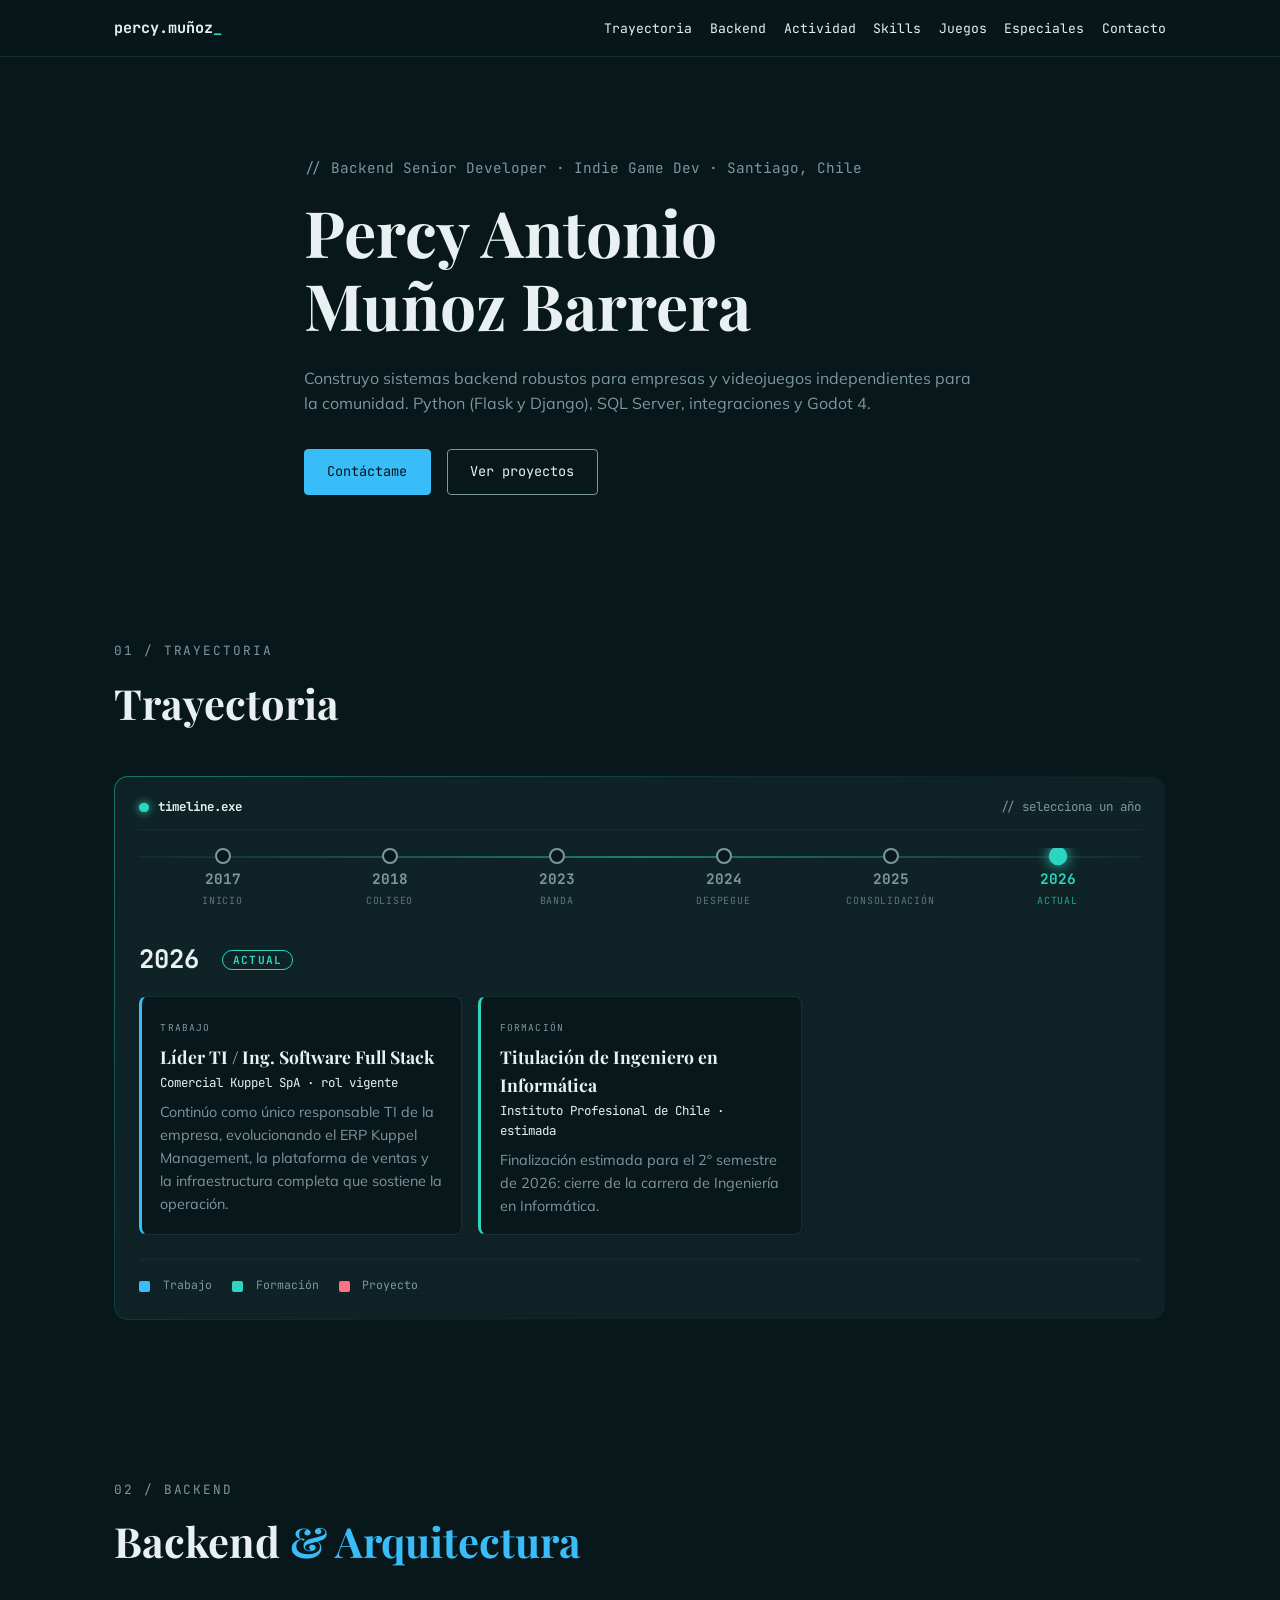
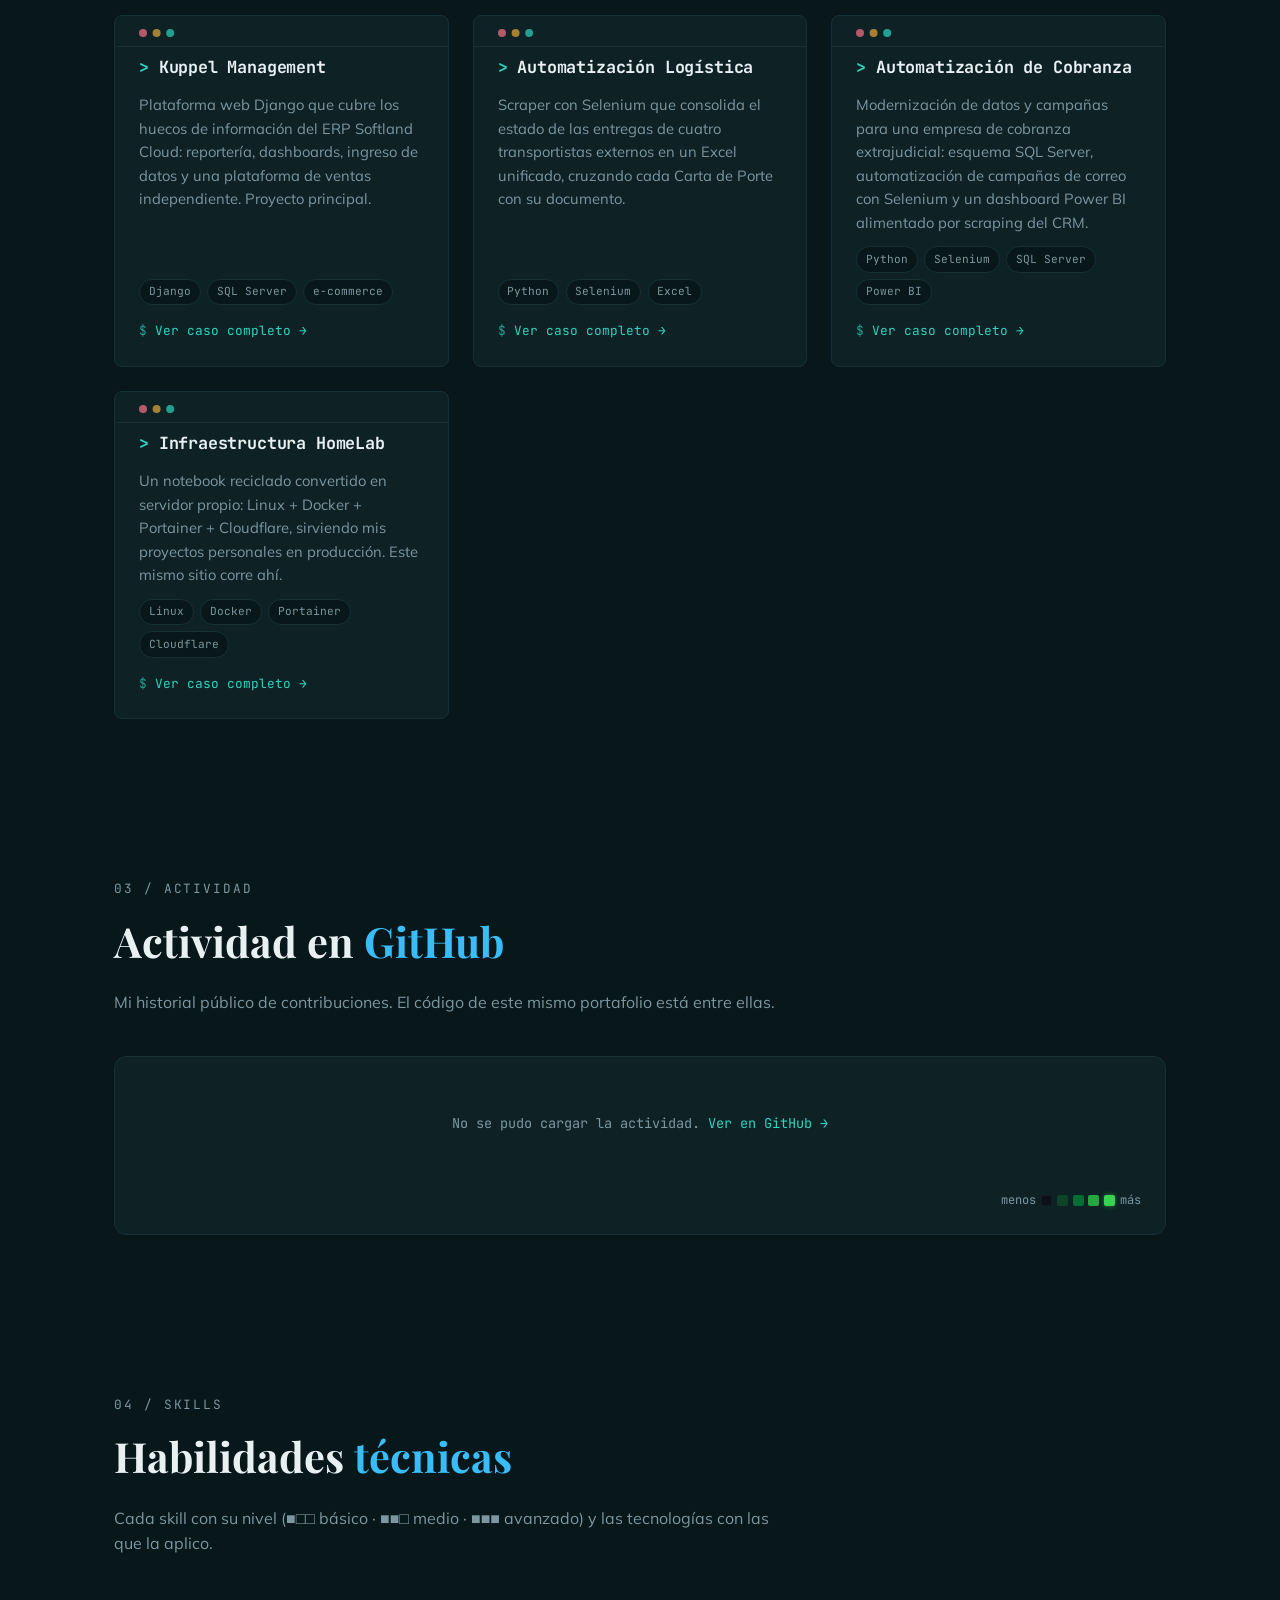
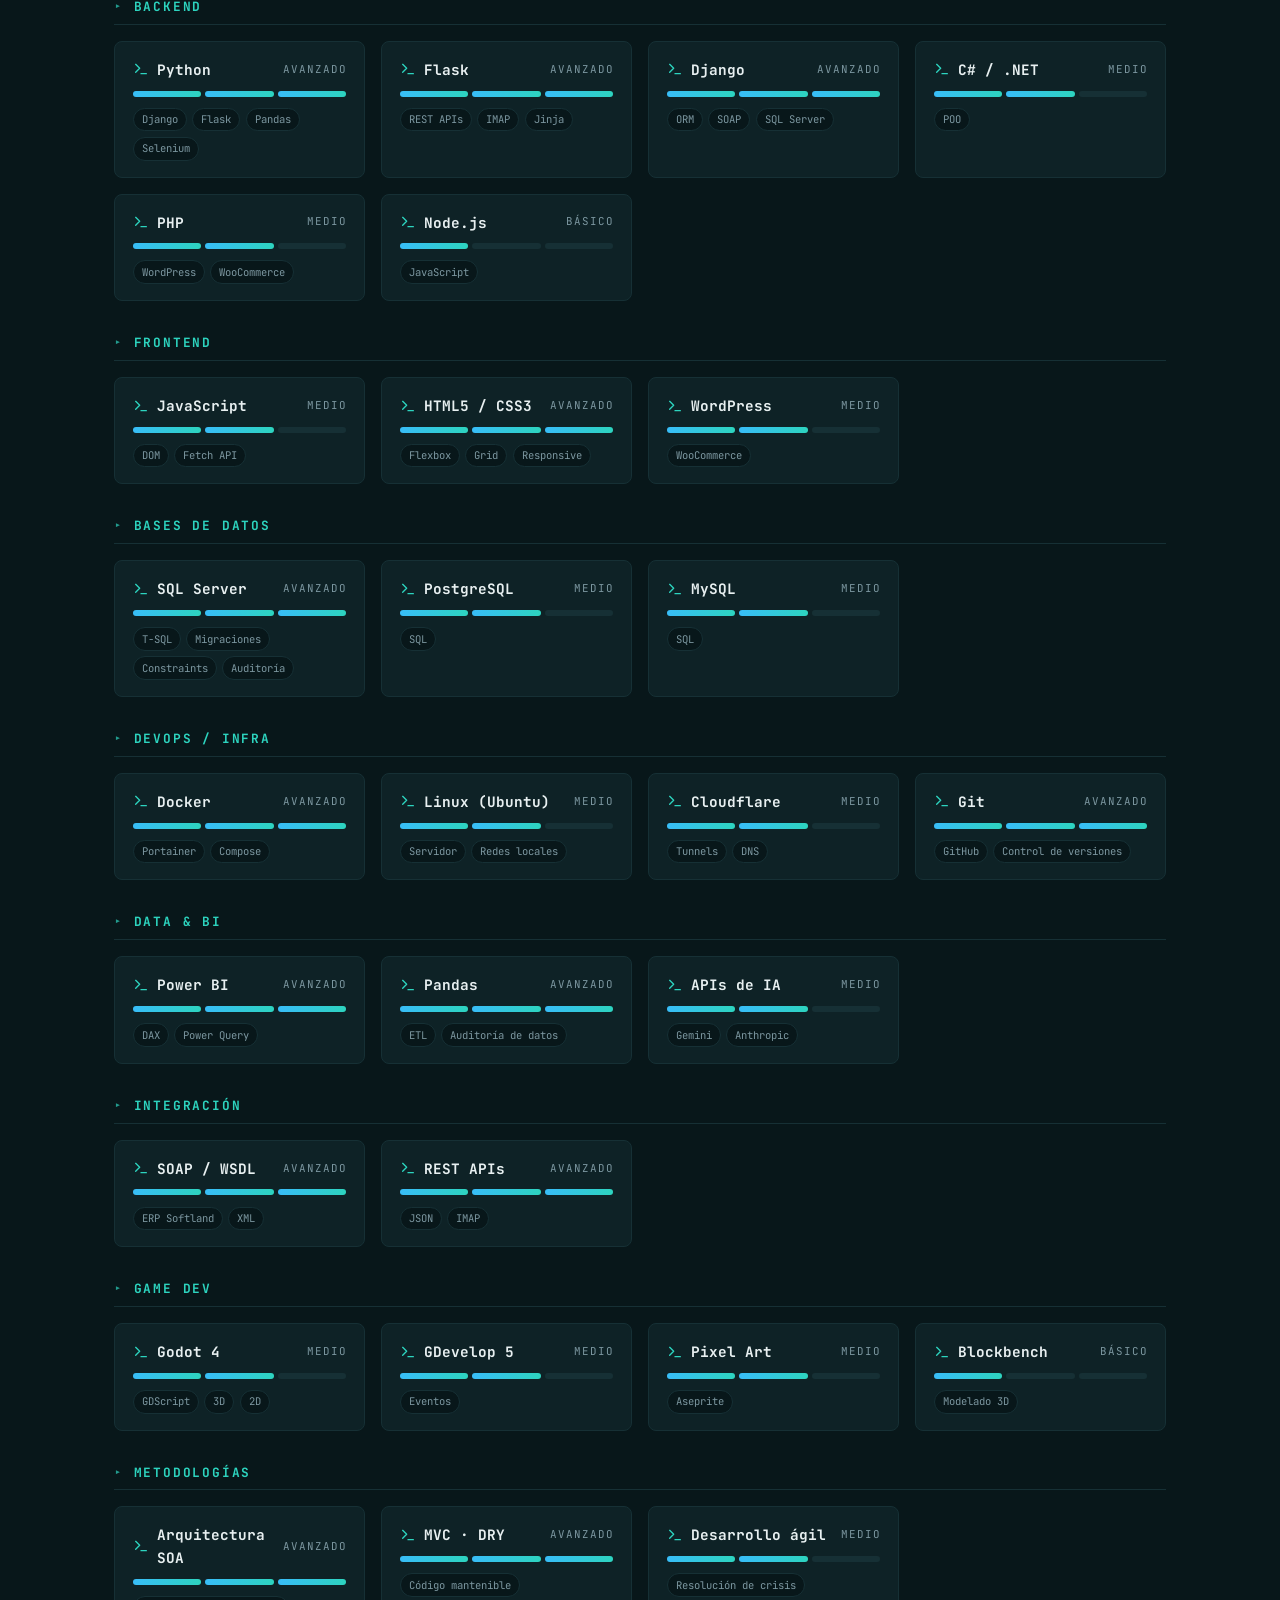
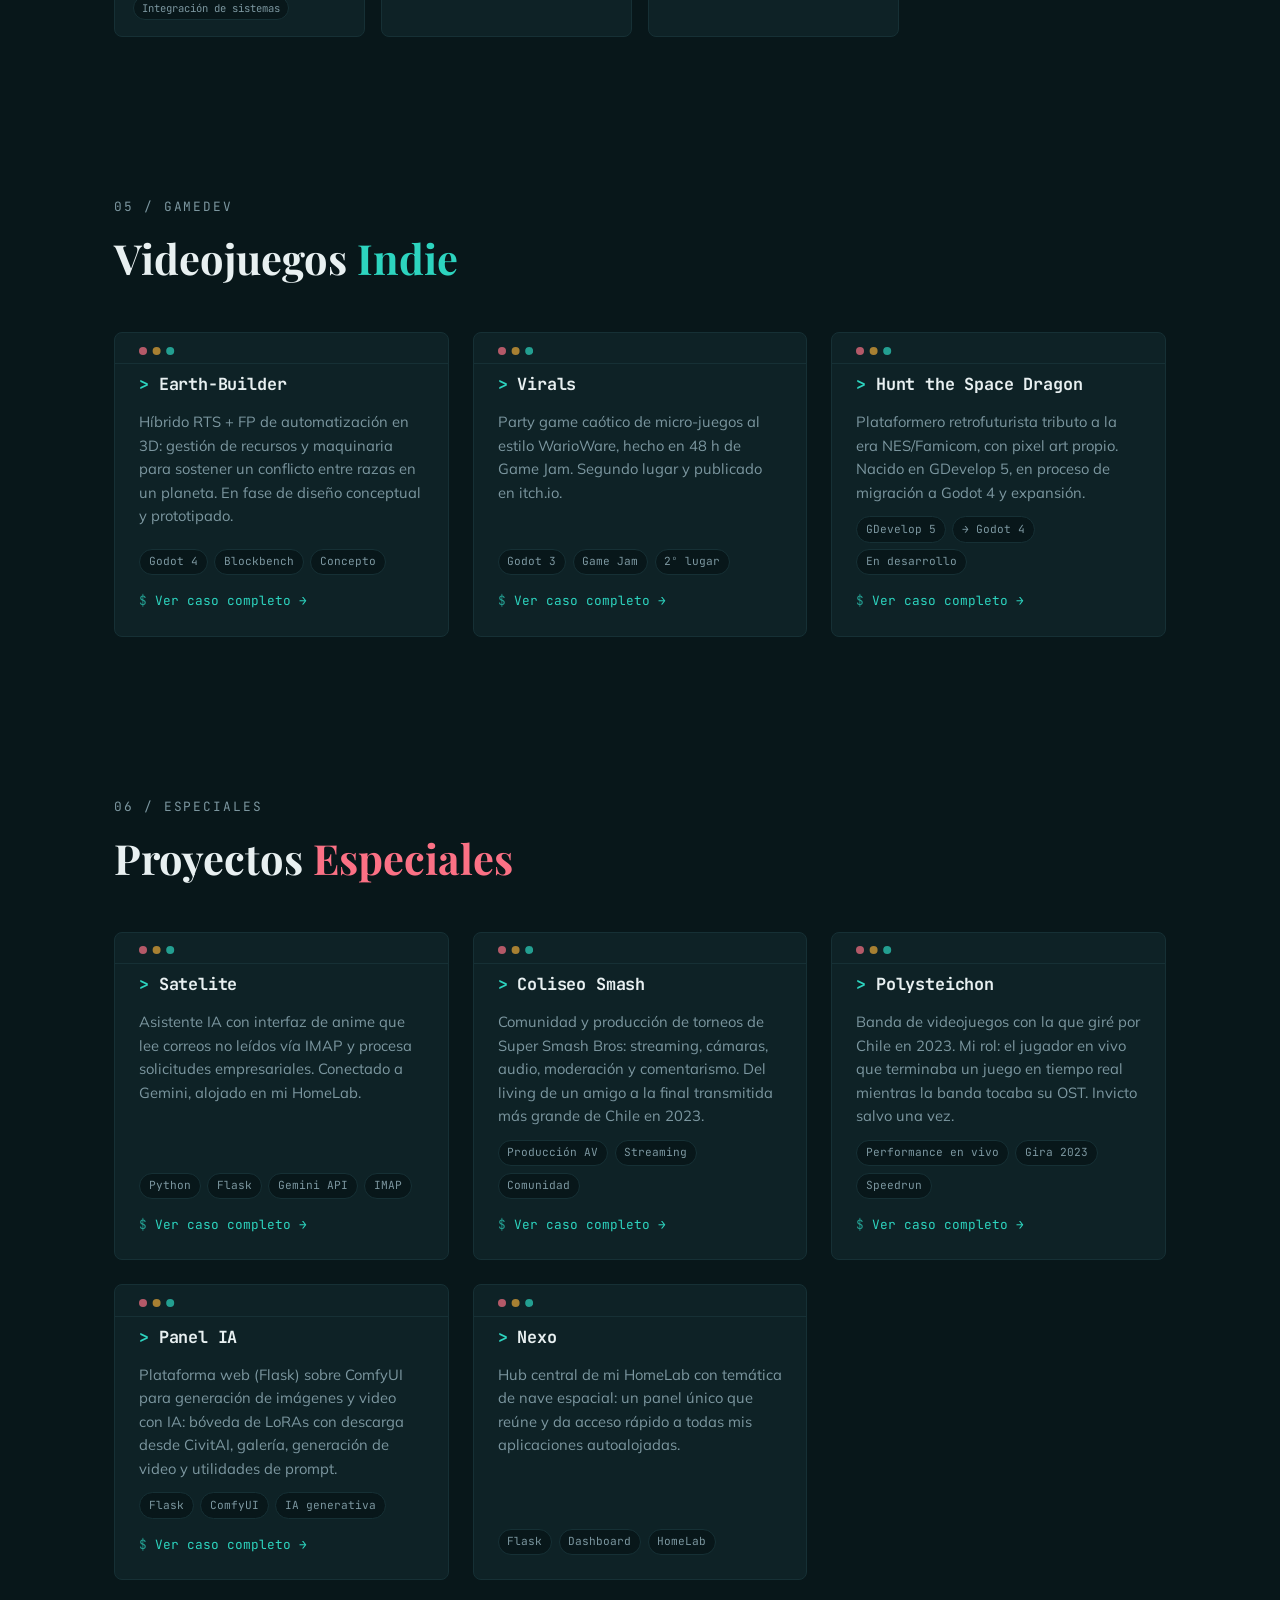
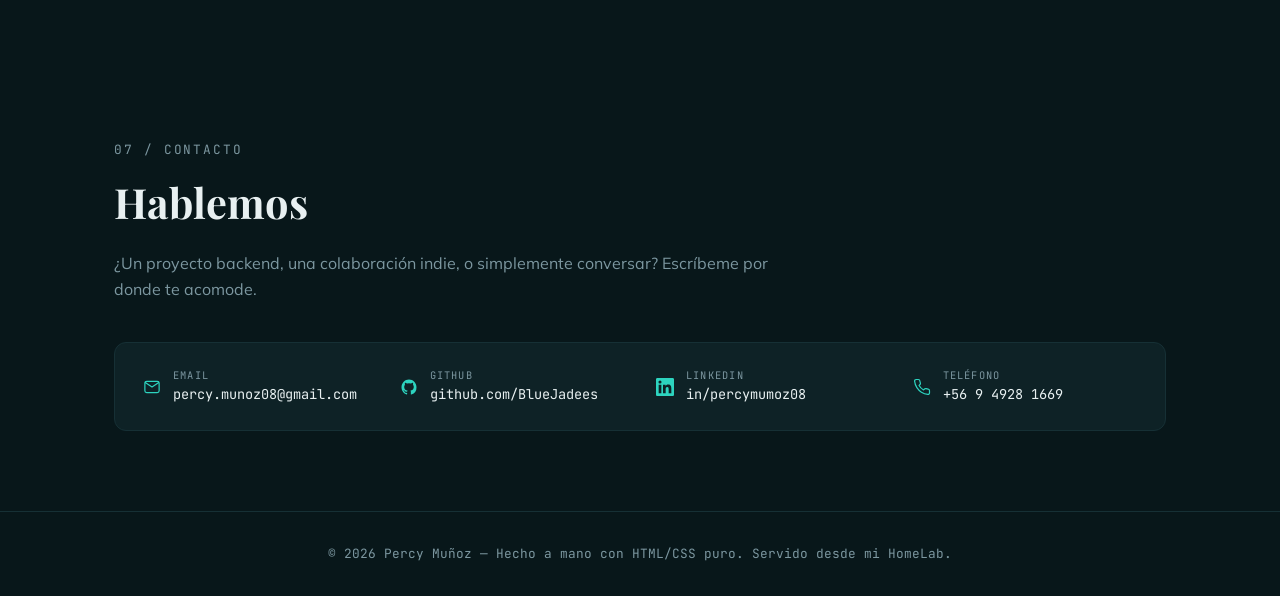
==== commit 92187f24: "Nueva sección Skills: nivel (barra 3 segmentos) + chips por skill - Sección 04/skills agrupada por c" ====
--- a/src/index.html
+++ b/src/index.html
@@ -16,7 +16,7 @@
   <link rel="preconnect" href="https://fonts.gstatic.com" crossorigin>
   <link href="https://fonts.googleapis.com/css2?family=Playfair+Display:wght@500;600;700&family=JetBrains+Mono:wght@400;500;700&family=Mulish:wght@300;400;600;700&display=swap" rel="stylesheet">
 
-  <link rel="stylesheet" href="assets/css/styles.css?v=2">
+  <link rel="stylesheet" href="assets/css/styles.css?v=4">
 </head>
 <body>
 
@@ -28,6 +28,7 @@
         <li><a href="#trayectoria">Trayectoria</a></li>
         <li><a href="#backend">Backend</a></li>
         <li><a href="#actividad">Actividad</a></li>
+        <li><a href="#skills">Skills</a></li>
         <li><a href="#juegos">Juegos</a></li>
         <li><a href="#especiales">Especiales</a></li>
         <li><a href="#contacto">Contacto</a></li>
@@ -215,10 +216,72 @@
       </div>
     </section>
 
+    <!-- ================= SKILLS ================= -->
+    <section id="skills">
+      <div class="container">
+        <p class="section-label">04 / skills</p>
+        <h2 class="section-title">Habilidades <span class="accent-backend">técnicas</span></h2>
+        <p class="contact-intro">
+          Cada skill con su nivel (■□□ básico · ■■□ medio · ■■■ avanzado) y las tecnologías con las que la aplico.
+        </p>
+
+        <div class="skills" id="skillsMount"></div>
+
+        <script type="application/json" id="skillsData">
+        {
+          "Backend": [
+            { "name": "Python", "level": 3, "chips": ["Django", "Flask", "Pandas", "Selenium"] },
+            { "name": "Flask", "level": 3, "chips": ["REST APIs", "IMAP", "Jinja"] },
+            { "name": "Django", "level": 3, "chips": ["ORM", "SOAP", "SQL Server"] },
+            { "name": "C# / .NET", "level": 2, "chips": ["POO"] },
+            { "name": "PHP", "level": 2, "chips": ["WordPress", "WooCommerce"] },
+            { "name": "Node.js", "level": 1, "chips": ["JavaScript"] }
+          ],
+          "Frontend": [
+            { "name": "JavaScript", "level": 2, "chips": ["DOM", "Fetch API"] },
+            { "name": "HTML5 / CSS3", "level": 3, "chips": ["Flexbox", "Grid", "Responsive"] },
+            { "name": "WordPress", "level": 2, "chips": ["WooCommerce"] }
+          ],
+          "Bases de datos": [
+            { "name": "SQL Server", "level": 3, "chips": ["T-SQL", "Migraciones", "Constraints", "Auditoría"] },
+            { "name": "PostgreSQL", "level": 2, "chips": ["SQL"] },
+            { "name": "MySQL", "level": 2, "chips": ["SQL"] }
+          ],
+          "DevOps / Infra": [
+            { "name": "Docker", "level": 3, "chips": ["Portainer", "Compose"] },
+            { "name": "Linux (Ubuntu)", "level": 2, "chips": ["Servidor", "Redes locales"] },
+            { "name": "Cloudflare", "level": 2, "chips": ["Tunnels", "DNS"] },
+            { "name": "Git", "level": 3, "chips": ["GitHub", "Control de versiones"] }
+          ],
+          "Data & BI": [
+            { "name": "Power BI", "level": 3, "chips": ["DAX", "Power Query"] },
+            { "name": "Pandas", "level": 3, "chips": ["ETL", "Auditoría de datos"] },
+            { "name": "APIs de IA", "level": 2, "chips": ["Gemini", "Anthropic"] }
+          ],
+          "Integración": [
+            { "name": "SOAP / WSDL", "level": 3, "chips": ["ERP Softland", "XML"] },
+            { "name": "REST APIs", "level": 3, "chips": ["JSON", "IMAP"] }
+          ],
+          "Game Dev": [
+            { "name": "Godot 4", "level": 2, "chips": ["GDScript", "3D", "2D"] },
+            { "name": "GDevelop 5", "level": 2, "chips": ["Eventos"] },
+            { "name": "Pixel Art", "level": 2, "chips": ["Aseprite"] },
+            { "name": "Blockbench", "level": 1, "chips": ["Modelado 3D"] }
+          ],
+          "Metodologías": [
+            { "name": "Arquitectura SOA", "level": 3, "chips": ["Integración de sistemas"] },
+            { "name": "MVC · DRY", "level": 3, "chips": ["Código mantenible"] },
+            { "name": "Desarrollo ágil", "level": 2, "chips": ["Resolución de crisis"] }
+          ]
+        }
+        </script>
+      </div>
+    </section>
+
     <!-- ================= VIDEOJUEGOS INDIE ================= -->
     <section id="juegos">
       <div class="container">
-        <p class="section-label">04 / gamedev</p>
+        <p class="section-label">05 / gamedev</p>
         <h2 class="section-title">Videojuegos <span class="accent-gamedev">Indie</span></h2>
 
         <div class="cards">
@@ -258,7 +321,7 @@
     <!-- ================= PROYECTOS ESPECIALES ================= -->
     <section id="especiales">
       <div class="container">
-        <p class="section-label">05 / especiales</p>
+        <p class="section-label">06 / especiales</p>
         <h2 class="section-title">Proyectos <span class="accent-special">Especiales</span></h2>
 
         <div class="cards">
@@ -318,7 +381,7 @@
     <!-- ================= CONTACTO ================= -->
     <section id="contacto">
       <div class="container">
-        <p class="section-label">06 / contacto</p>
+        <p class="section-label">07 / contacto</p>
         <h2 class="section-title">Hablemos</h2>
         <p class="contact-intro">
           ¿Un proyecto backend, una colaboración indie, o simplemente conversar? Escríbeme por donde te acomode.
@@ -375,6 +438,60 @@
   <footer>
     <p>© 2026 Percy Muñoz — Hecho a mano con HTML/CSS puro. Servido desde mi HomeLab.</p>
   </footer>
+
+  <!-- ================= SCRIPT: skills ================= -->
+  <script>
+    (function () {
+      var mount = document.getElementById('skillsMount');
+      var raw = document.getElementById('skillsData');
+      if (!mount || !raw) return;
+
+      var groups;
+      try { groups = JSON.parse(raw.textContent); }
+      catch (e) { return; }
+
+      var LEVEL_LABEL = { 1: 'básico', 2: 'medio', 3: 'avanzado' };
+
+      // iconos SVG inline por skill (path simplificado / marcador genérico si no hay)
+      function icon(name) {
+        var key = name.toLowerCase();
+        // punto/terminal genérico como marcador consistente
+        var generic = '<svg viewBox="0 0 24 24" fill="none" stroke="currentColor" stroke-width="2" stroke-linecap="round" stroke-linejoin="round"><polyline points="4 17 10 11 4 5"/><line x1="12" y1="19" x2="20" y2="19"/></svg>';
+        return generic;
+      }
+
+      var html = '';
+      Object.keys(groups).forEach(function (cat) {
+        html += '<div class="skill-group">';
+        html += '<h3 class="skill-cat">' + cat + '</h3>';
+        html += '<div class="skill-list">';
+        groups[cat].forEach(function (s) {
+          html += '<div class="skill">';
+          html += '<div class="skill-head">';
+          html += '<span class="skill-ico">' + icon(s.name) + '</span>';
+          html += '<span class="skill-name">' + s.name + '</span>';
+          html += '<span class="skill-level-txt">' + (LEVEL_LABEL[s.level] || '') + '</span>';
+          html += '</div>';
+          // barra de 3 segmentos
+          html += '<div class="skill-bar" aria-label="Nivel: ' + (LEVEL_LABEL[s.level] || '') + '">';
+          for (var i = 1; i <= 3; i++) {
+            html += '<span class="seg' + (i <= s.level ? ' on' : '') + '"></span>';
+          }
+          html += '</div>';
+          // chips
+          if (s.chips && s.chips.length) {
+            html += '<div class="skill-chips">';
+            s.chips.forEach(function (c) { html += '<span class="chip">' + c + '</span>'; });
+            html += '</div>';
+          }
+          html += '</div>';
+        });
+        html += '</div></div>';
+      });
+
+      mount.innerHTML = html;
+    })();
+  </script>
 
   <!-- ================= SCRIPT: heatmap de GitHub ================= -->
   <script>
--- a/src/assets/css/styles.css
+++ b/src/assets/css/styles.css
@@ -565,6 +565,117 @@
 .gh-scale .gh-cell {
   width: 11px;
   height: 11px;
+}
+
+/* ============================================================
+   Skills — nivel (barra 3 segmentos) + chips
+   ============================================================ */
+.skills {
+  display: flex;
+  flex-direction: column;
+  gap: 2rem;
+}
+
+.skill-cat {
+  font-family: var(--font-mono);
+  font-size: 0.8rem;
+  letter-spacing: 0.14em;
+  text-transform: uppercase;
+  color: var(--teal);
+  margin-bottom: 1rem;
+  padding-bottom: 0.4rem;
+  border-bottom: 1px solid var(--bg-3);
+}
+
+.skill-cat::before {
+  content: "▸ ";
+  opacity: 0.7;
+}
+
+.skill-list {
+  display: grid;
+  grid-template-columns: repeat(auto-fill, minmax(240px, 1fr));
+  gap: 1rem;
+}
+
+.skill {
+  background: var(--bg-2);
+  border: 1px solid var(--bg-3);
+  border-radius: 8px;
+  padding: 1rem 1.1rem;
+  transition: border-color 0.2s, transform 0.2s;
+}
+
+.skill:hover {
+  border-color: var(--teal);
+  transform: translateY(-2px);
+}
+
+.skill-head {
+  display: flex;
+  align-items: center;
+  gap: 0.5rem;
+  margin-bottom: 0.6rem;
+}
+
+.skill-ico {
+  flex: 0 0 auto;
+  width: 16px;
+  height: 16px;
+  color: var(--teal);
+  display: flex;
+}
+
+.skill-ico svg { width: 16px; height: 16px; }
+
+.skill-name {
+  font-family: var(--font-mono);
+  font-size: 0.9rem;
+  font-weight: 700;
+  color: var(--text);
+}
+
+.skill-level-txt {
+  margin-left: auto;
+  font-family: var(--font-mono);
+  font-size: 0.68rem;
+  text-transform: uppercase;
+  letter-spacing: 0.08em;
+  color: var(--muted);
+}
+
+/* barra de 3 segmentos */
+.skill-bar {
+  display: flex;
+  gap: 4px;
+  margin-bottom: 0.7rem;
+}
+
+.skill-bar .seg {
+  flex: 1;
+  height: 6px;
+  border-radius: 3px;
+  background: var(--bg-3);
+}
+
+.skill-bar .seg.on {
+  background: linear-gradient(90deg, var(--blue), var(--teal));
+}
+
+.skill-chips {
+  display: flex;
+  flex-wrap: wrap;
+  gap: 0.35rem;
+}
+
+.chip {
+  font-family: var(--font-mono);
+  font-size: 0.66rem;
+  padding: 0.15rem 0.5rem;
+  border-radius: 999px;
+  background: var(--bg);
+  border: 1px solid var(--bg-3);
+  color: var(--muted);
 }
 
 /* ============================================================
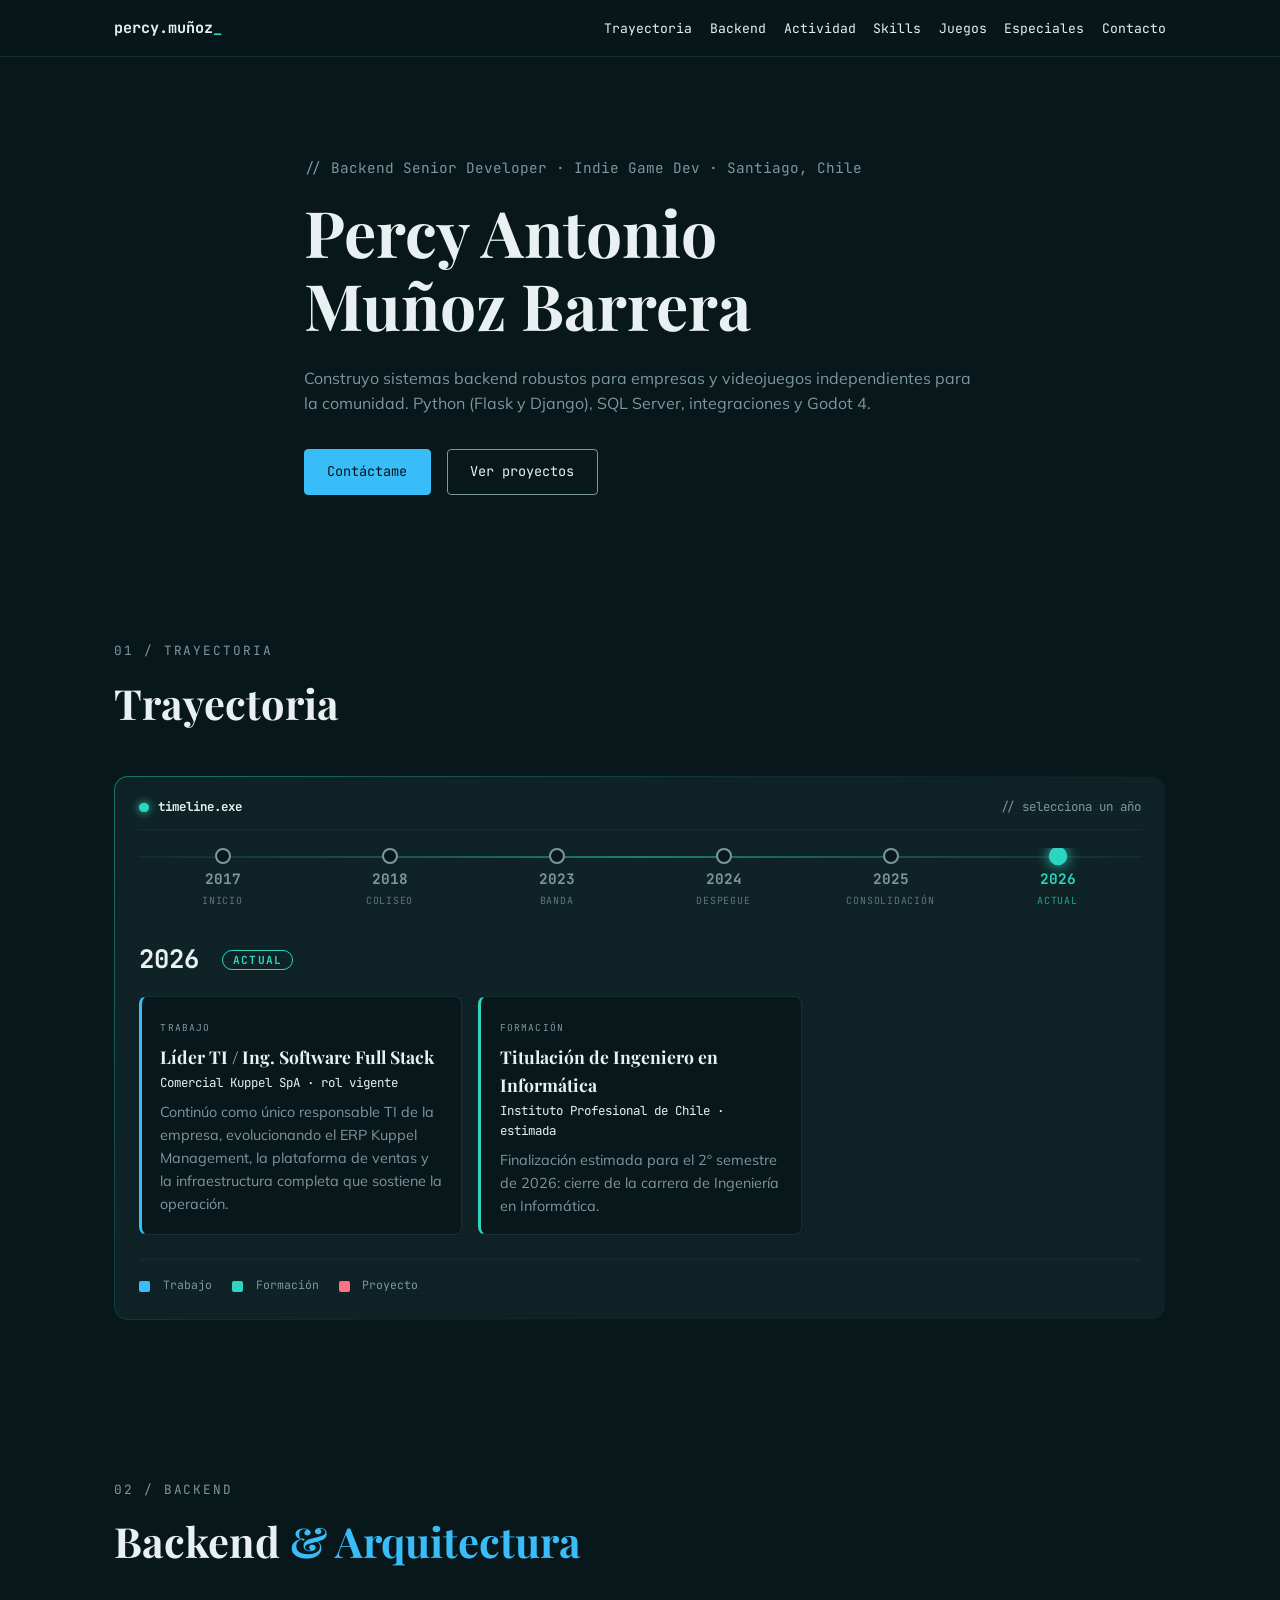
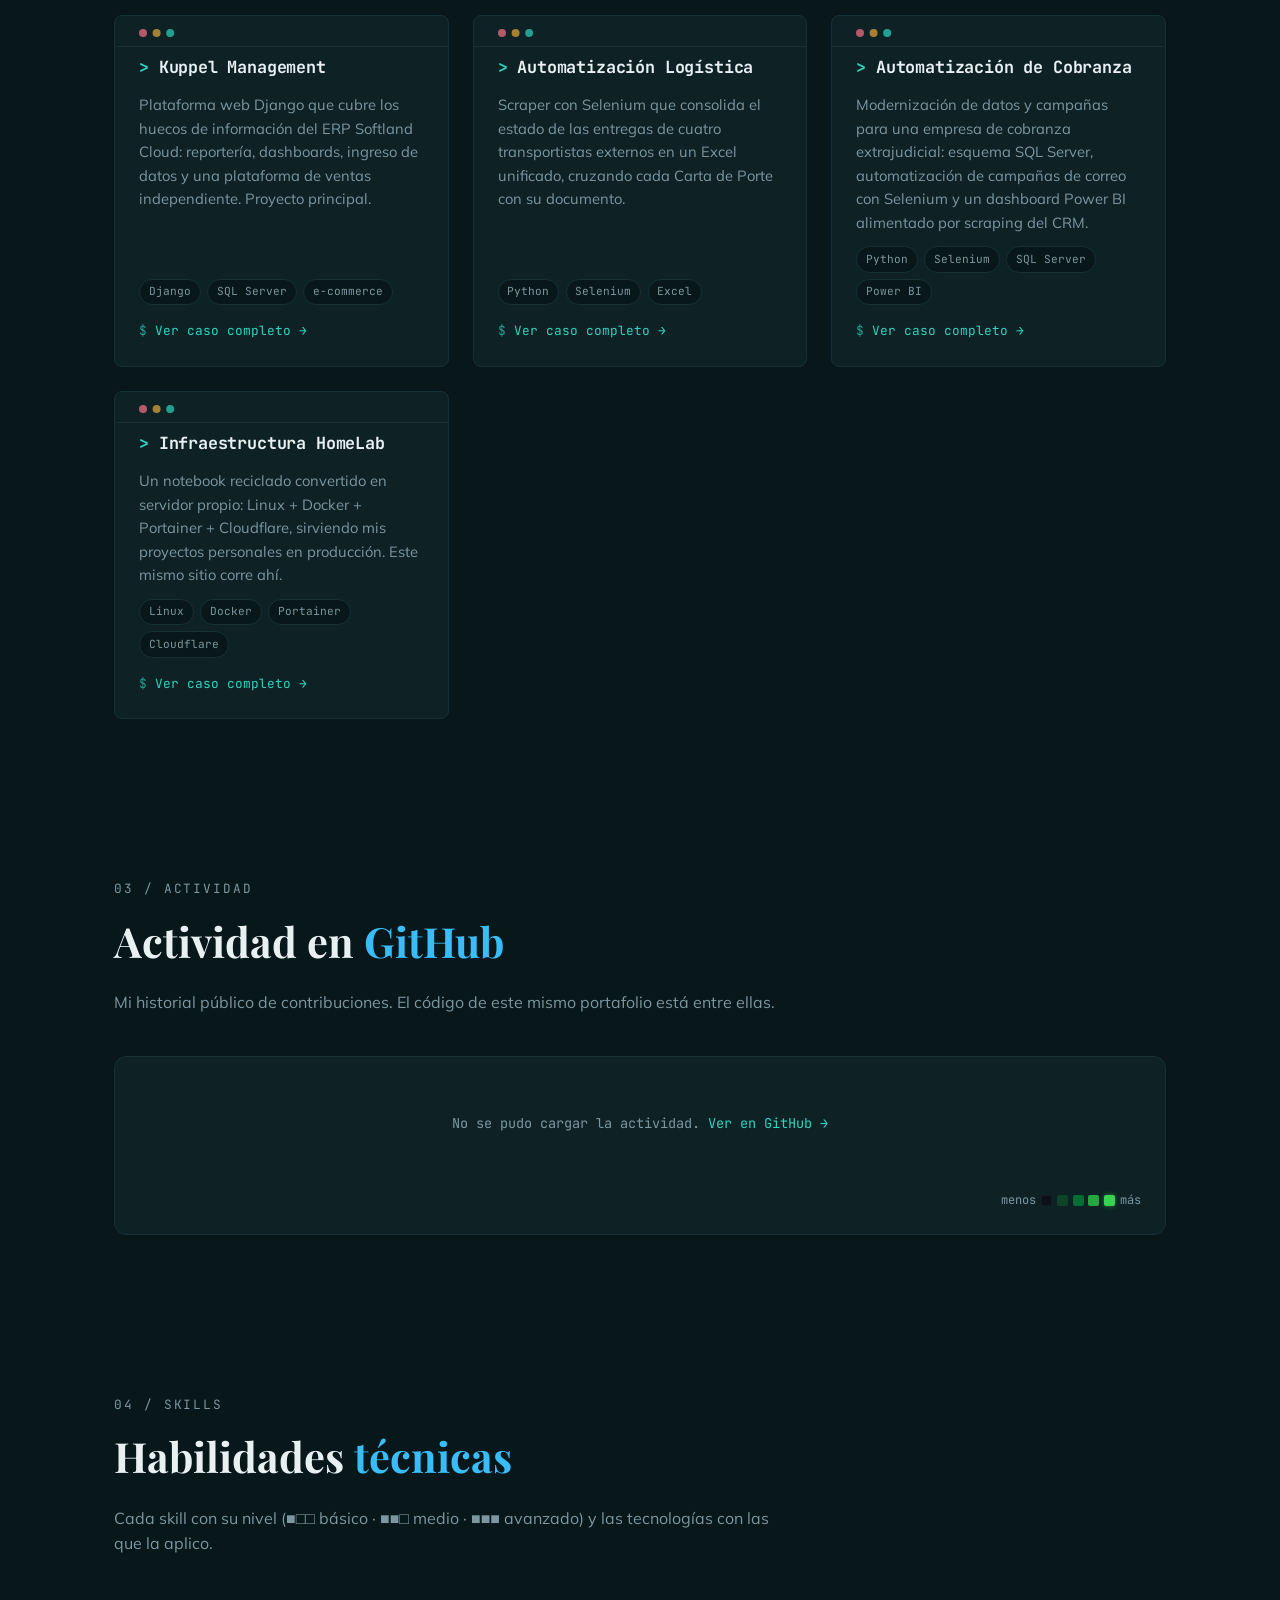
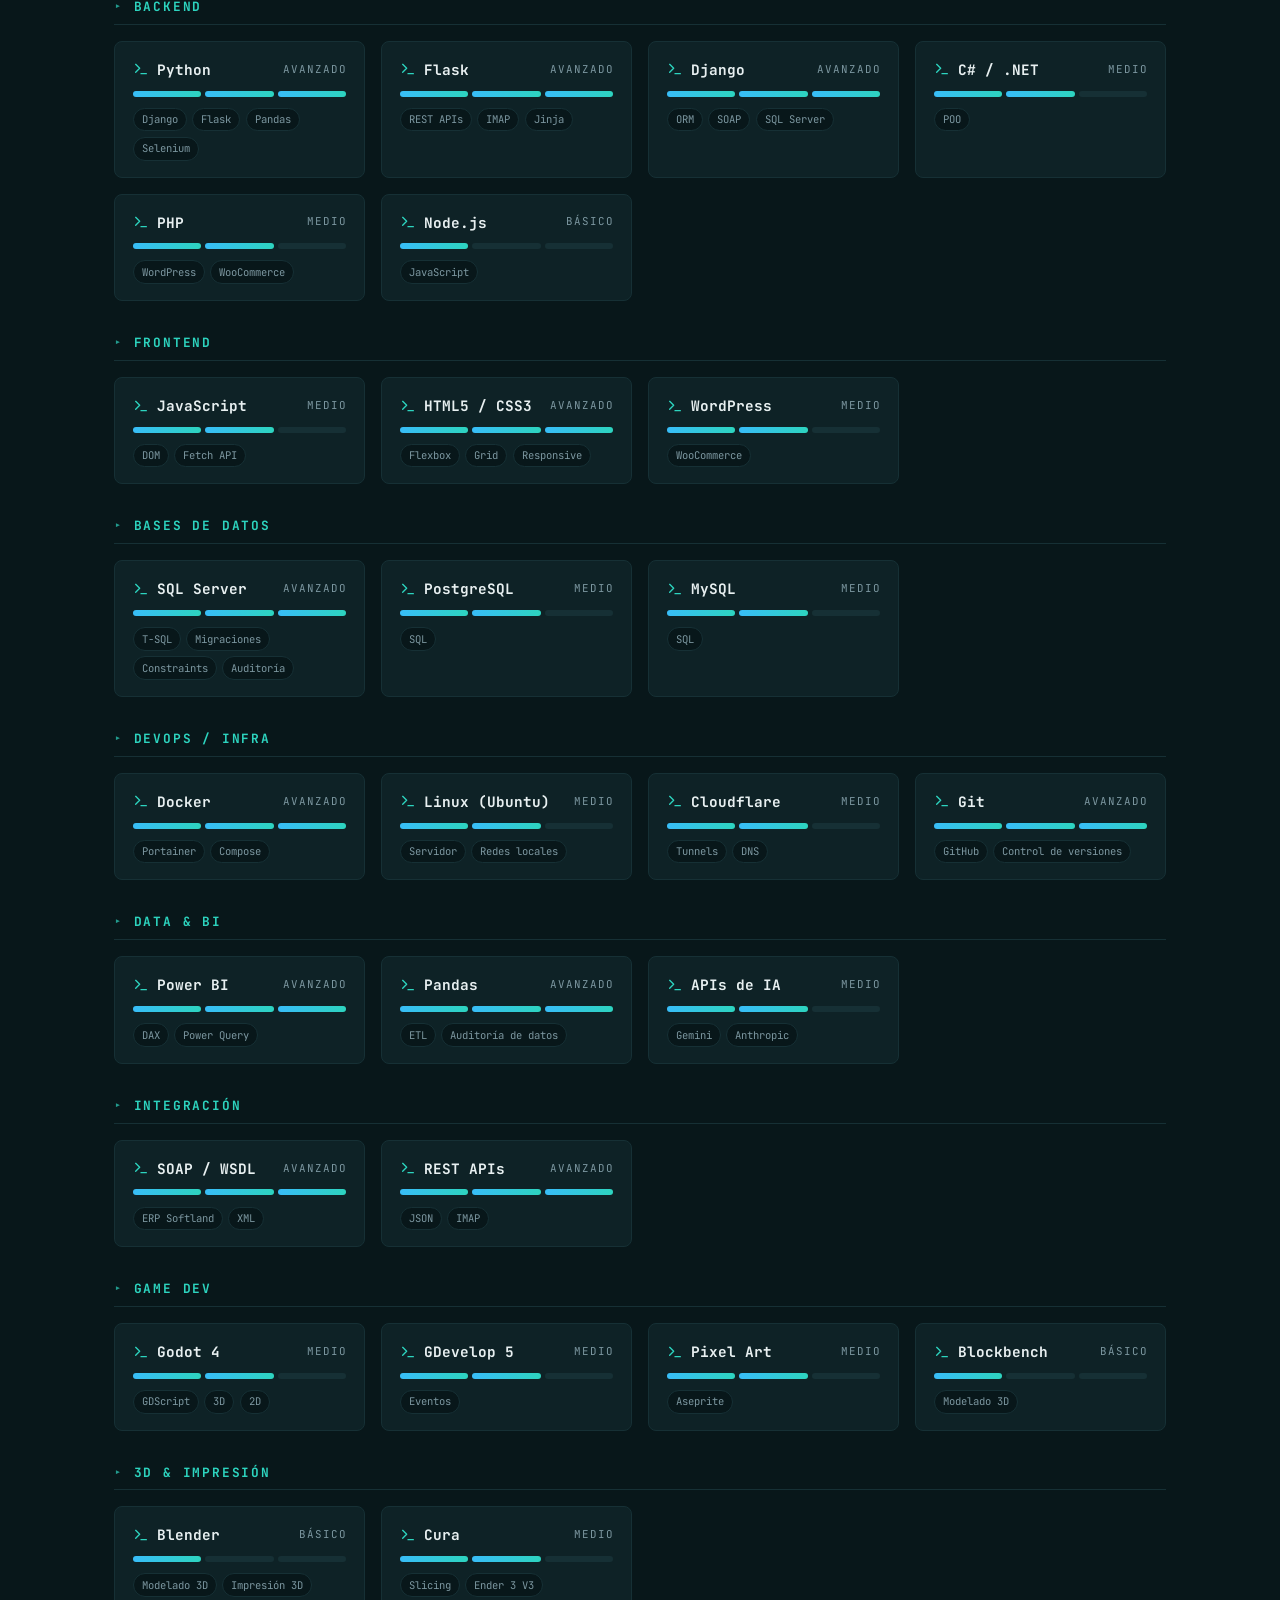
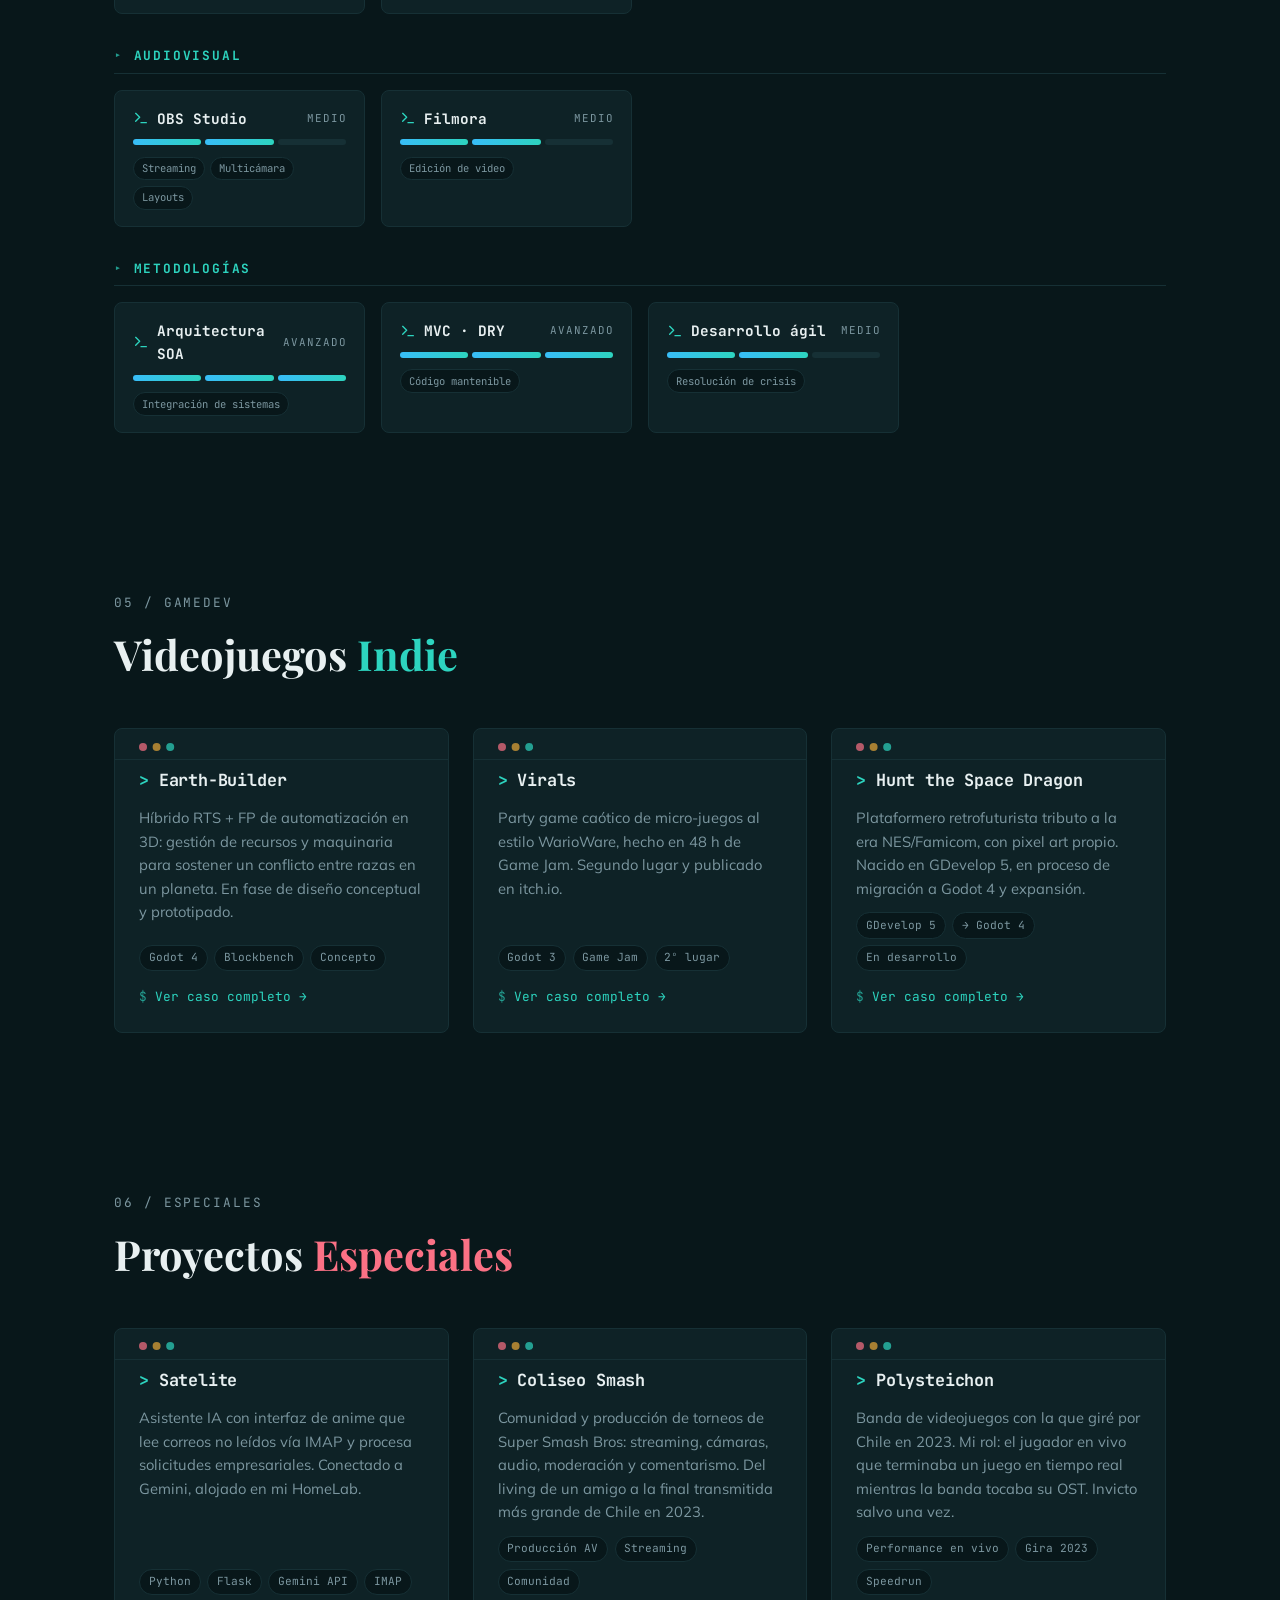
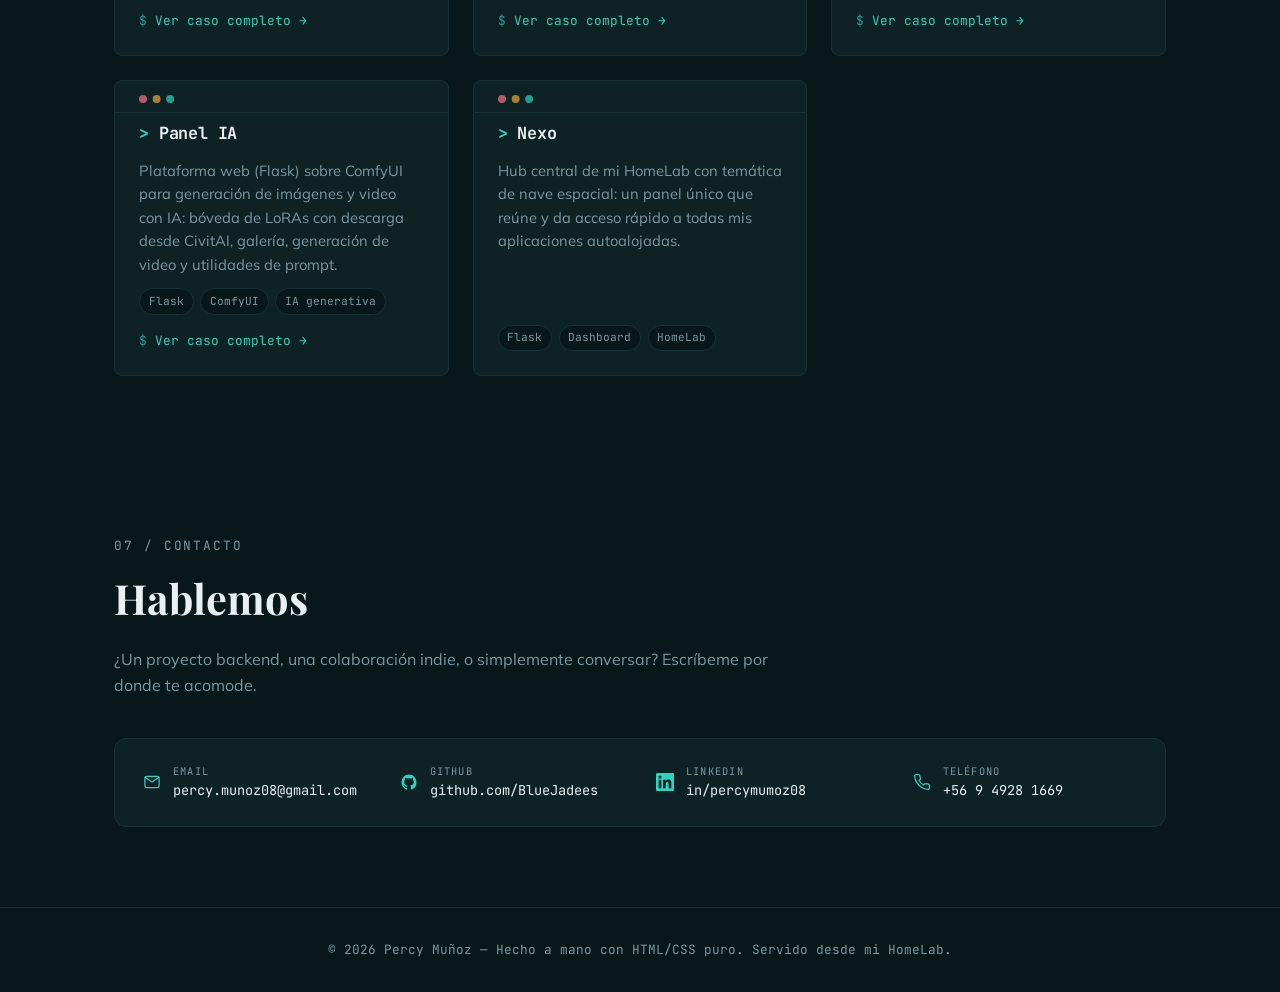
==== commit 272f6ee9: "Skills: agrega categorías 3D & Impresión (Blender, Cura/Ender 3 V3) y Audiovisual (OBS Studio, Filmo" ====
--- a/src/index.html
+++ b/src/index.html
@@ -268,6 +268,14 @@
             { "name": "Pixel Art", "level": 2, "chips": ["Aseprite"] },
             { "name": "Blockbench", "level": 1, "chips": ["Modelado 3D"] }
           ],
+          "3D & Impresión": [
+            { "name": "Blender", "level": 1, "chips": ["Modelado 3D", "Impresión 3D"] },
+            { "name": "Cura", "level": 2, "chips": ["Slicing", "Ender 3 V3"] }
+          ],
+          "Audiovisual": [
+            { "name": "OBS Studio", "level": 2, "chips": ["Streaming", "Multicámara", "Layouts"] },
+            { "name": "Filmora", "level": 2, "chips": ["Edición de video"] }
+          ],
           "Metodologías": [
             { "name": "Arquitectura SOA", "level": 3, "chips": ["Integración de sistemas"] },
             { "name": "MVC · DRY", "level": 3, "chips": ["Código mantenible"] },
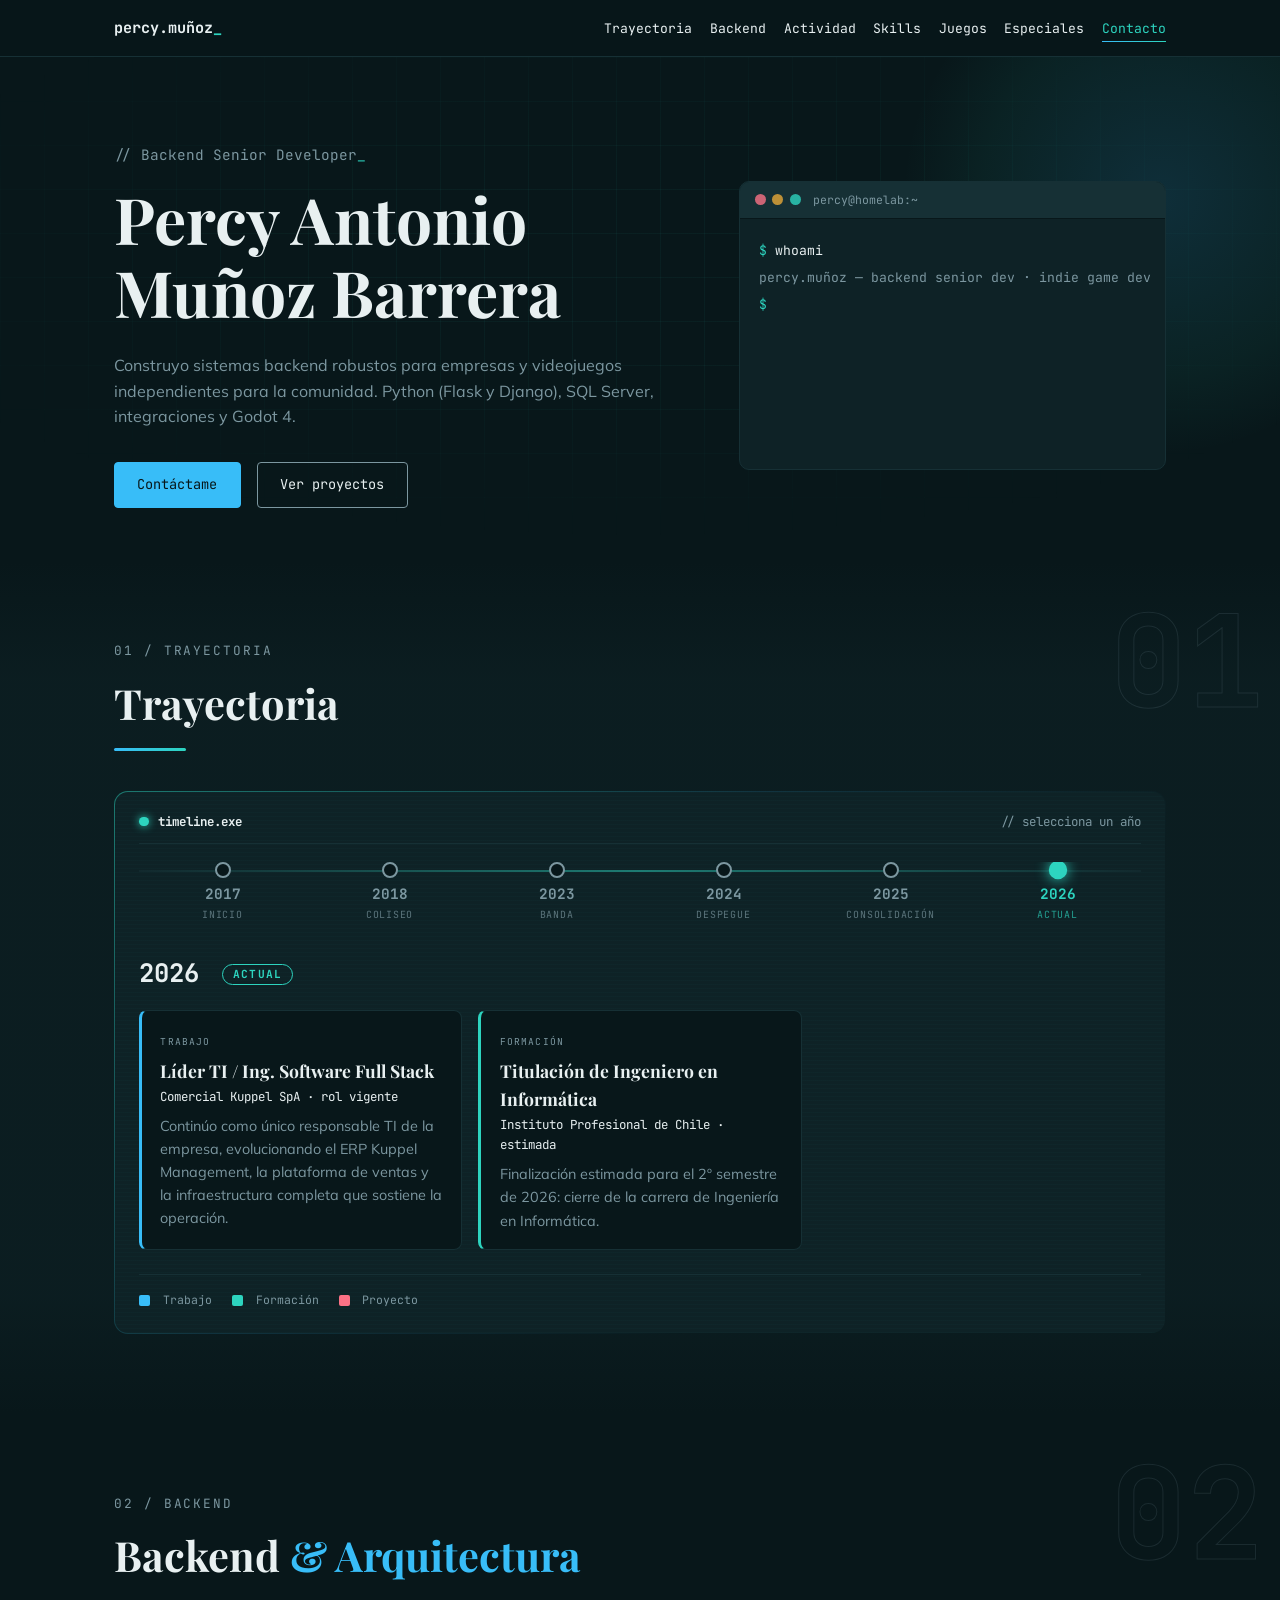
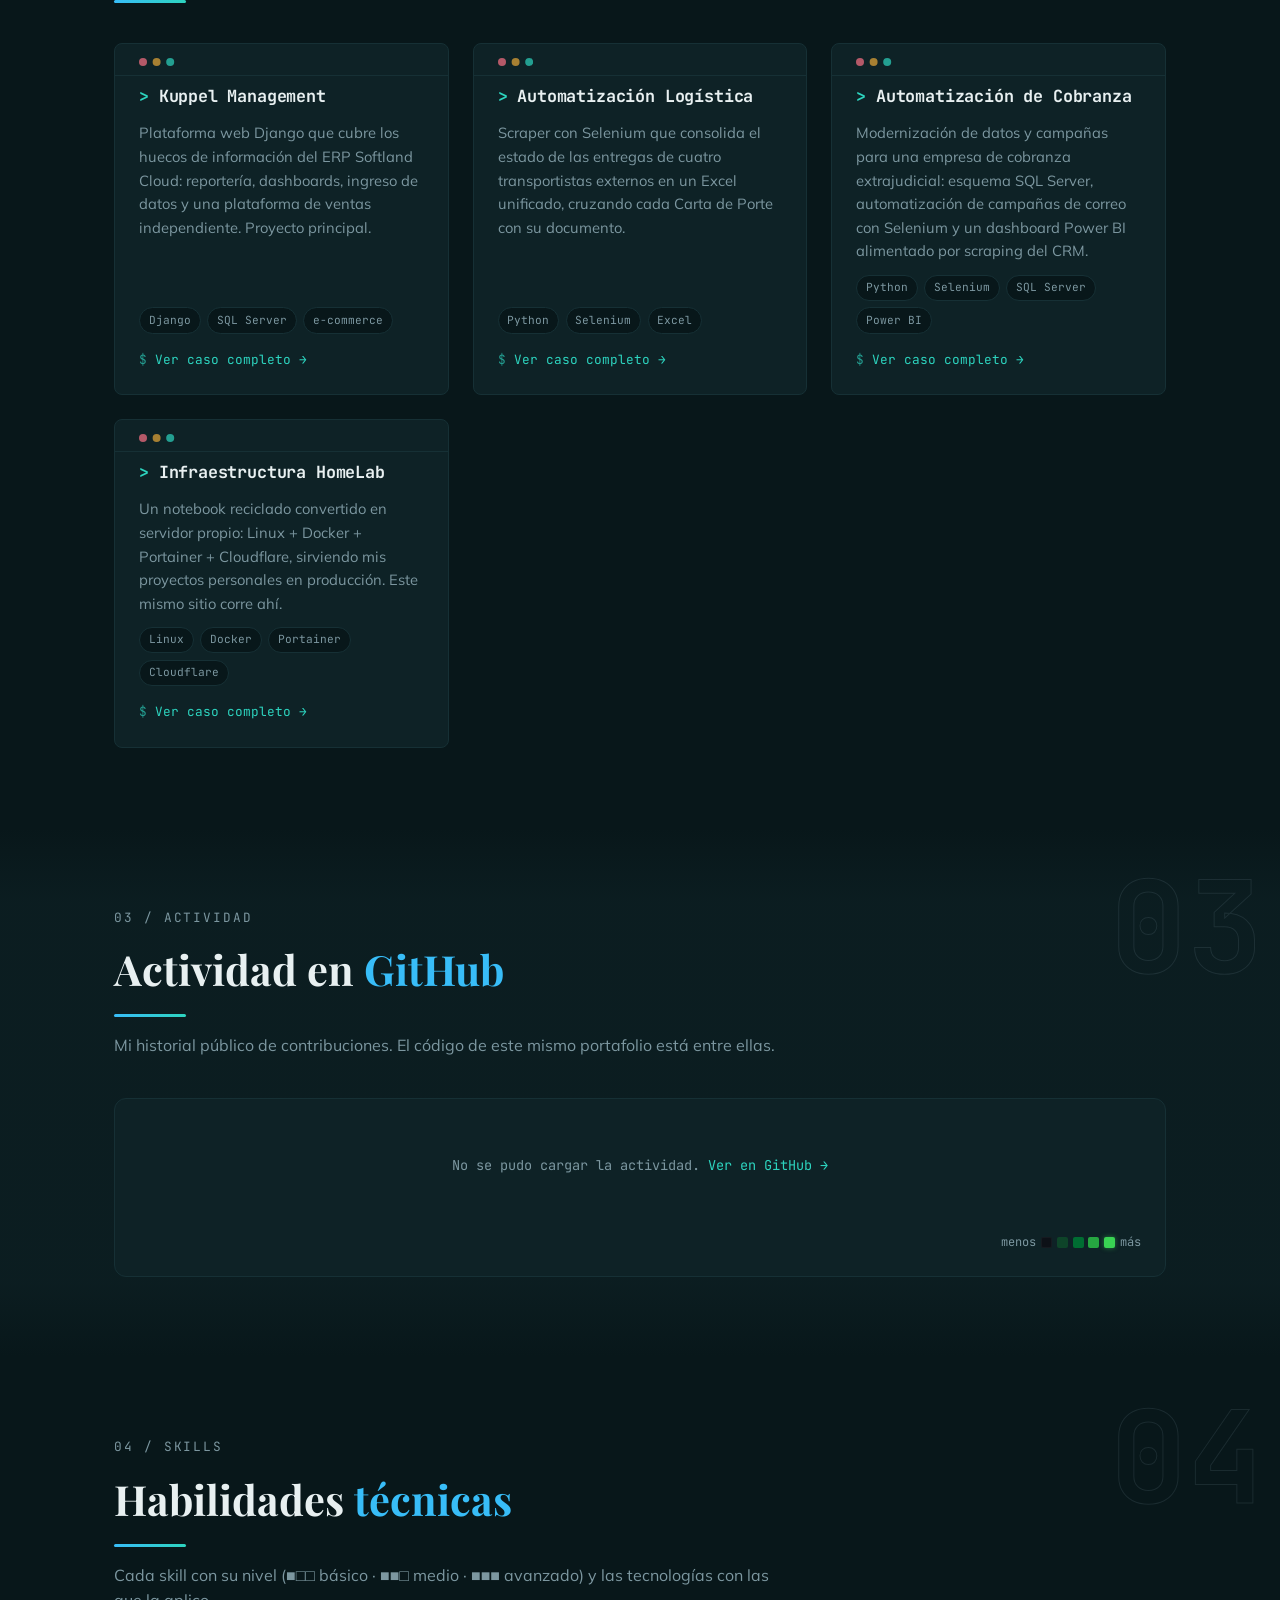
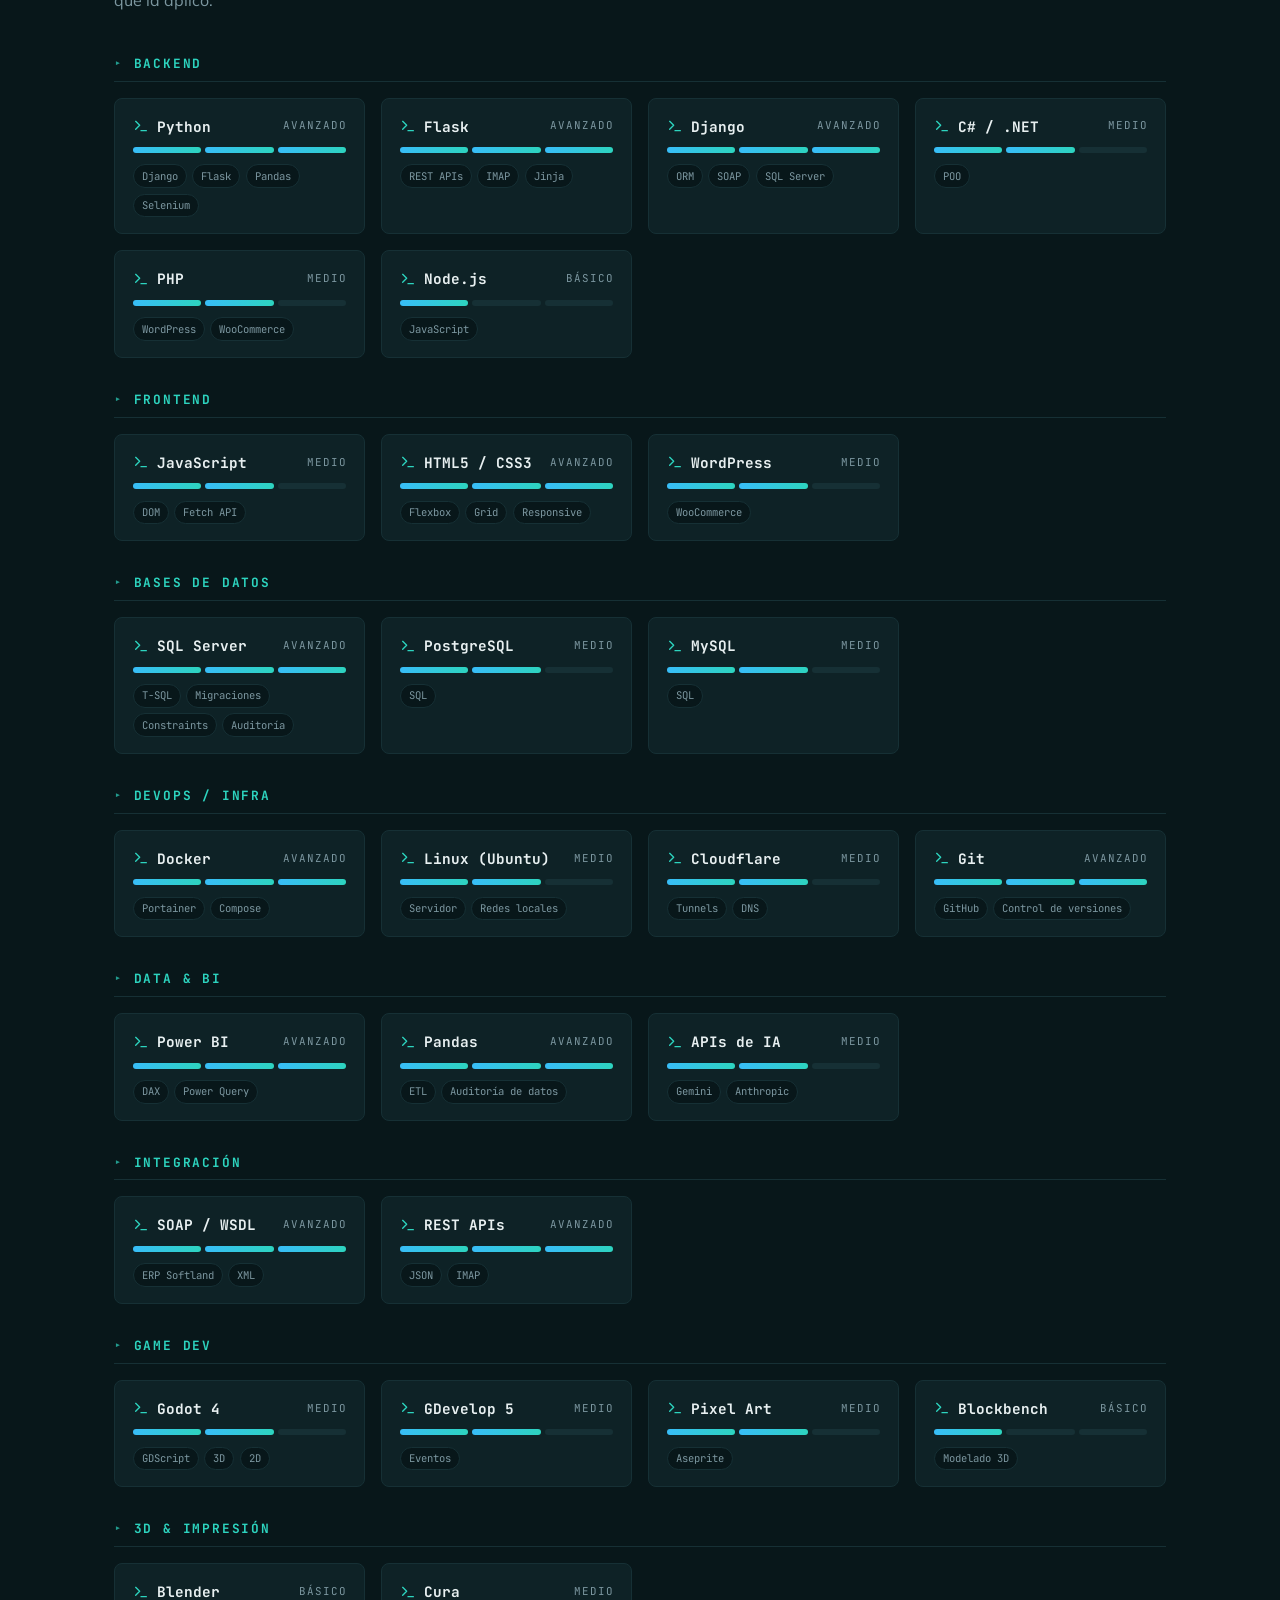
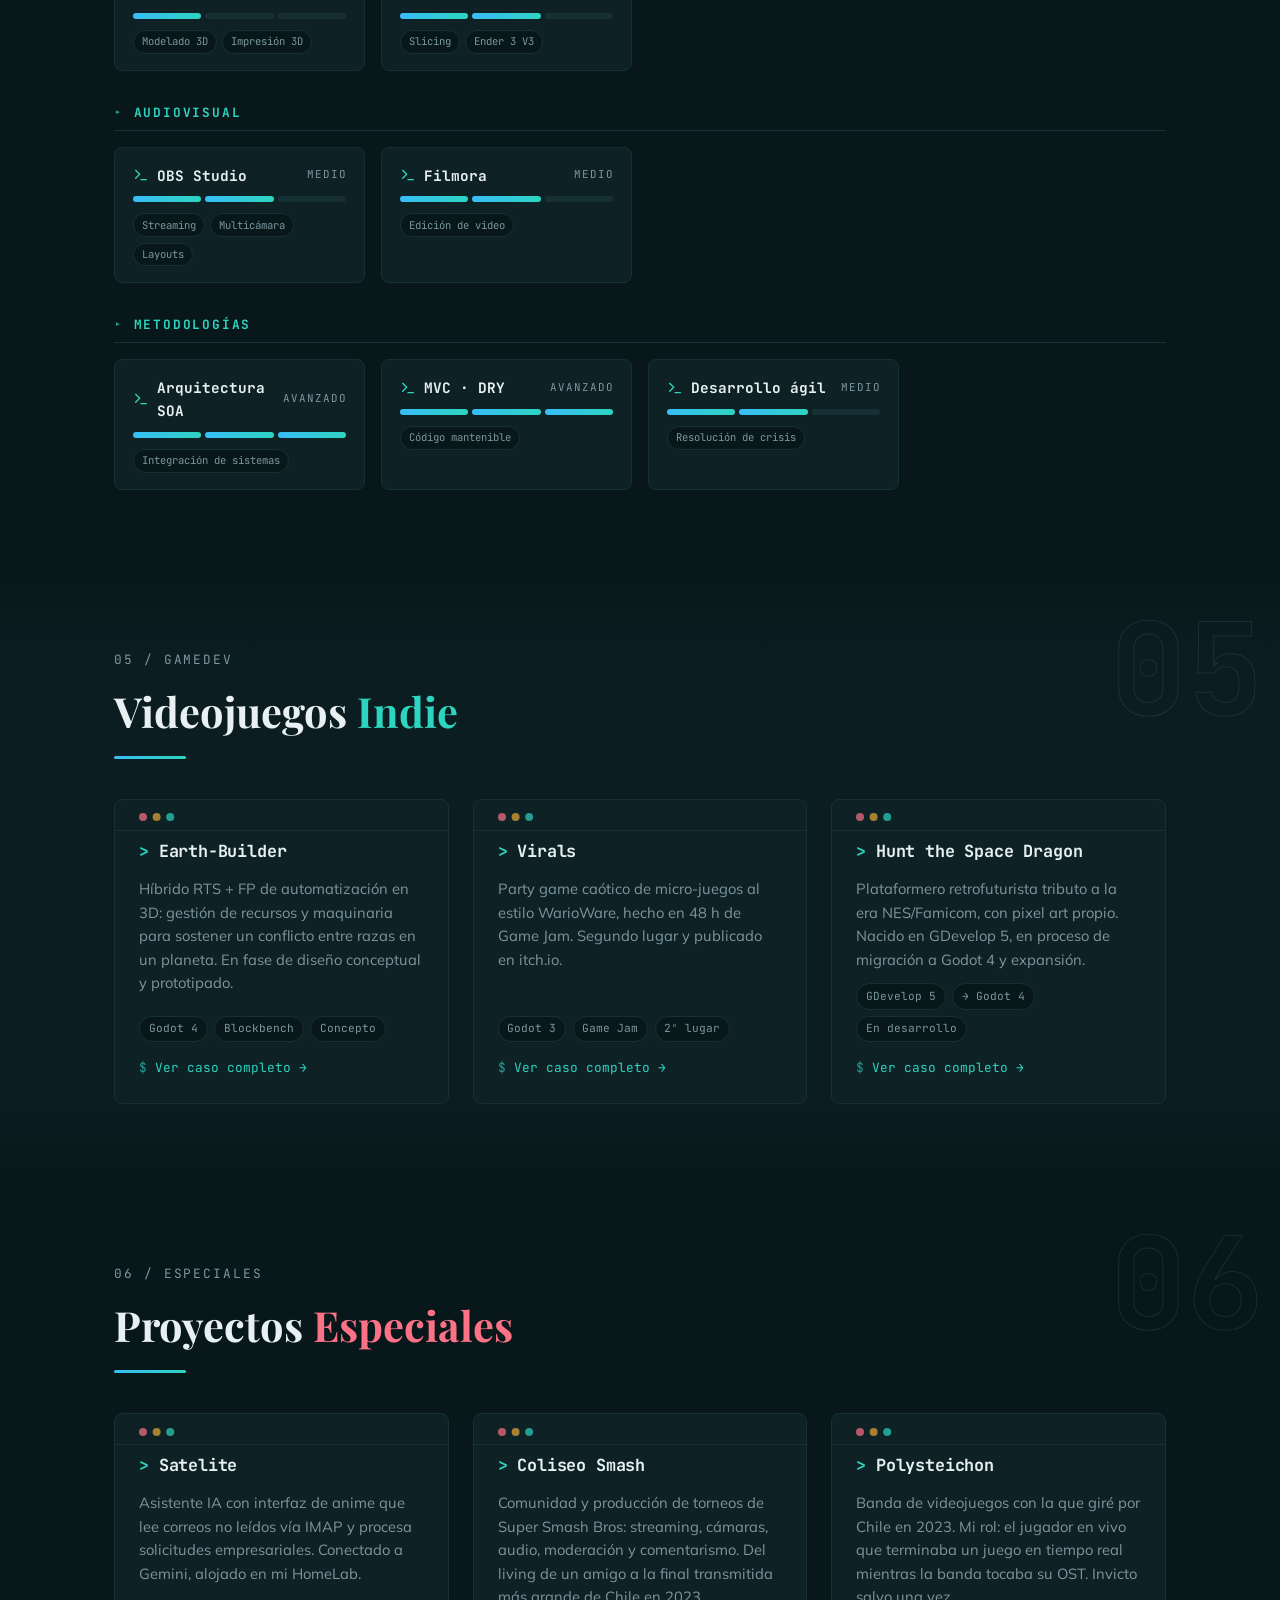
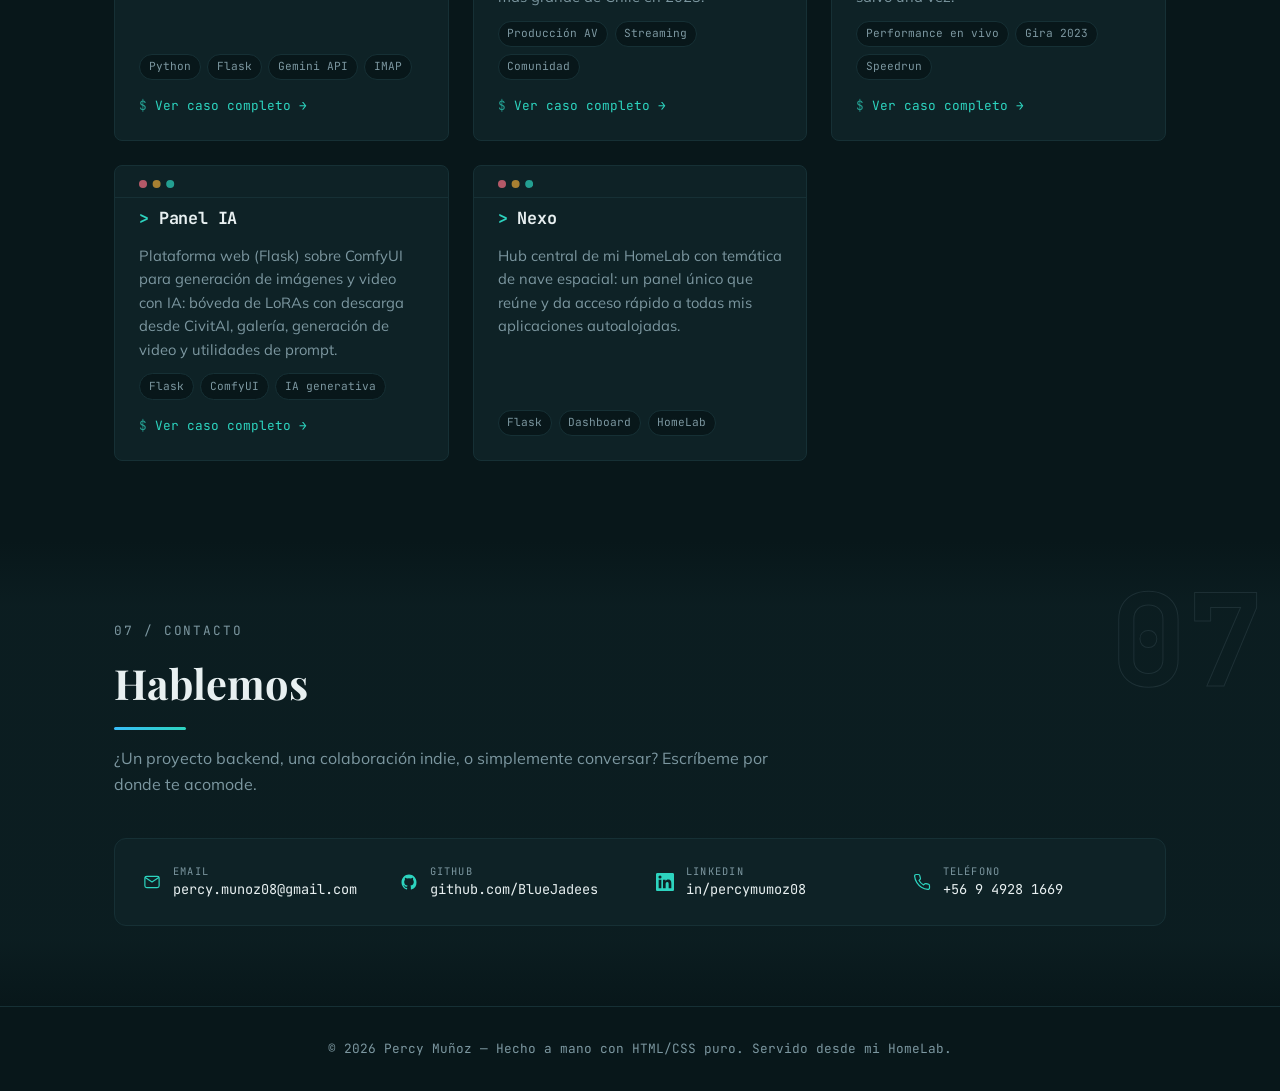
==== commit c9f065e8: "Capa de animaciones e interaccion: hero con terminal viva, reveal on scroll y secciones remarcadas -" ====
--- a/src/index.html
+++ b/src/index.html
@@ -16,9 +16,11 @@
   <link rel="preconnect" href="https://fonts.gstatic.com" crossorigin>
   <link href="https://fonts.googleapis.com/css2?family=Playfair+Display:wght@500;600;700&family=JetBrains+Mono:wght@400;500;700&family=Mulish:wght@300;400;600;700&display=swap" rel="stylesheet">
 
-  <link rel="stylesheet" href="assets/css/styles.css?v=4">
+  <link rel="stylesheet" href="assets/css/styles.css?v=5">
 </head>
 <body>
+
+  <div id="scroll-progress" aria-hidden="true"></div>
 
   <!-- ================= HEADER ================= -->
   <header>
@@ -41,22 +43,34 @@
     <!-- ================= HERO ================= -->
     <section id="hero">
       <div class="container">
-        <p class="hero-role">// Backend Senior Developer · Indie Game Dev · Santiago, Chile</p>
-        <h1 class="hero-title">Percy Antonio<br>Muñoz Barrera</h1>
-        <p class="hero-tagline">
-          <!-- TODO: tagline definitivo — propuesta de valor en 2-3 líneas -->
-          Construyo sistemas backend robustos para empresas y videojuegos independientes
-          para la comunidad. Python (Flask y Django), SQL Server, integraciones y Godot 4.
-        </p>
-        <div class="hero-actions">
-          <a class="btn btn-primary" href="#contacto">Contáctame</a>
-          <a class="btn" href="#backend">Ver proyectos</a>
+        <div class="hero-grid">
+          <div class="hero-text">
+            <p class="hero-role">// <span id="typedRole">Backend Senior Developer</span><span class="caret">_</span></p>
+            <h1 class="hero-title">Percy Antonio<br>Muñoz Barrera</h1>
+            <p class="hero-tagline">
+              <!-- TODO: tagline definitivo — propuesta de valor en 2-3 líneas -->
+              Construyo sistemas backend robustos para empresas y videojuegos independientes
+              para la comunidad. Python (Flask y Django), SQL Server, integraciones y Godot 4.
+            </p>
+            <div class="hero-actions">
+              <a class="btn btn-primary" href="#contacto">Contáctame</a>
+              <a class="btn" href="#backend">Ver proyectos</a>
+            </div>
+          </div>
+
+          <aside class="terminal hero-term" aria-hidden="true">
+            <div class="terminal-bar">
+              <span class="terminal-btns"><i></i><i></i><i></i></span>
+              <span class="terminal-name">percy@homelab:~</span>
+            </div>
+            <div class="terminal-body" id="heroTerm"></div>
+          </aside>
         </div>
       </div>
     </section>
 
     <!-- ================= TRAYECTORIA (CV) — HUD interactivo ================= -->
-    <section id="trayectoria">
+    <section id="trayectoria" data-num="01">
       <div class="container">
         <p class="section-label">01 / trayectoria</p>
         <h2 class="section-title">Trayectoria</h2>
@@ -140,7 +154,7 @@
     </section>
 
     <!-- ================= BACKEND & ARQUITECTURA ================= -->
-    <section id="backend">
+    <section id="backend" data-num="02">
       <div class="container">
         <p class="section-label">02 / backend</p>
         <h2 class="section-title">Backend <span class="accent-backend">&amp; Arquitectura</span></h2>
@@ -192,7 +206,7 @@
     </section>
 
     <!-- ================= ACTIVIDAD GITHUB ================= -->
-    <section id="actividad">
+    <section id="actividad" data-num="03">
       <div class="container">
         <p class="section-label">03 / actividad</p>
         <h2 class="section-title">Actividad en <span class="accent-backend">GitHub</span></h2>
@@ -217,7 +231,7 @@
     </section>
 
     <!-- ================= SKILLS ================= -->
-    <section id="skills">
+    <section id="skills" data-num="04">
       <div class="container">
         <p class="section-label">04 / skills</p>
         <h2 class="section-title">Habilidades <span class="accent-backend">técnicas</span></h2>
@@ -287,7 +301,7 @@
     </section>
 
     <!-- ================= VIDEOJUEGOS INDIE ================= -->
-    <section id="juegos">
+    <section id="juegos" data-num="05">
       <div class="container">
         <p class="section-label">05 / gamedev</p>
         <h2 class="section-title">Videojuegos <span class="accent-gamedev">Indie</span></h2>
@@ -327,7 +341,7 @@
     </section>
 
     <!-- ================= PROYECTOS ESPECIALES ================= -->
-    <section id="especiales">
+    <section id="especiales" data-num="06">
       <div class="container">
         <p class="section-label">06 / especiales</p>
         <h2 class="section-title">Proyectos <span class="accent-special">Especiales</span></h2>
@@ -387,7 +401,7 @@
     </section>
 
     <!-- ================= CONTACTO ================= -->
-    <section id="contacto">
+    <section id="contacto" data-num="07">
       <div class="container">
         <p class="section-label">07 / contacto</p>
         <h2 class="section-title">Hablemos</h2>
@@ -521,9 +535,10 @@
           var grid = document.createElement('div');
           grid.className = 'gh-grid';
 
-          weeks.forEach(function (week) {
+          weeks.forEach(function (week, wi) {
             var col = document.createElement('div');
             col.className = 'gh-col';
+            col.style.animationDelay = (wi * 12) + 'ms';
             week.forEach(function (day) {
               var cell = document.createElement('span');
               var lvl = LEVEL[day.contributionLevel] != null ? LEVEL[day.contributionLevel] : 0;
@@ -616,5 +631,181 @@
     })();
   </script>
 
+  <!-- ================= SCRIPT: animaciones e interacción ================= -->
+  <script>
+    (function () {
+      var reduced = window.matchMedia('(prefers-reduced-motion: reduce)').matches;
+
+      /* --- Barra de progreso de scroll + sombra del header --- */
+      var bar = document.getElementById('scroll-progress');
+      var head = document.querySelector('header');
+      function onScroll() {
+        var h = document.documentElement;
+        var max = h.scrollHeight - h.clientHeight;
+        if (bar) bar.style.width = (max > 0 ? (h.scrollTop / max) * 100 : 0) + '%';
+        if (head) head.classList.toggle('scrolled', h.scrollTop > 10);
+      }
+      window.addEventListener('scroll', onScroll, { passive: true });
+      onScroll();
+
+      /* --- Scrollspy: resalta en el nav la sección visible --- */
+      var links = document.querySelectorAll('.nav-links a[href^="#"]');
+      var linkFor = {};
+      links.forEach(function (a) { linkFor[a.getAttribute('href').slice(1)] = a; });
+
+      if ('IntersectionObserver' in window) {
+        var spy = new IntersectionObserver(function (entries) {
+          entries.forEach(function (en) {
+            if (en.isIntersecting && linkFor[en.target.id]) {
+              links.forEach(function (a) { a.classList.remove('active'); });
+              linkFor[en.target.id].classList.add('active');
+            }
+          });
+        }, { rootMargin: '-40% 0px -55% 0px' });
+        document.querySelectorAll('main section[id]').forEach(function (s) { spy.observe(s); });
+      }
+
+      /* --- Reveal on scroll con stagger --- */
+      if (!reduced && 'IntersectionObserver' in window) {
+        var targets = document.querySelectorAll(
+          '.section-label, .section-title, .contact-intro, .cards > *, ' +
+          '.skill-group, .hud, .gh-heatmap-wrap, .contact-bar'
+        );
+        targets.forEach(function (el) { el.classList.add('reveal'); });
+
+        // stagger entre cards del mismo grid
+        document.querySelectorAll('.cards').forEach(function (grid) {
+          Array.prototype.forEach.call(grid.children, function (c, i) {
+            c.style.setProperty('--rd', (i * 90) + 'ms');
+          });
+        });
+
+        var io = new IntersectionObserver(function (entries) {
+          entries.forEach(function (en) {
+            if (en.isIntersecting) {
+              en.target.classList.add('in');
+              io.unobserve(en.target);
+            }
+          });
+        }, { threshold: 0.12, rootMargin: '0px 0px -36px 0px' });
+        targets.forEach(function (el) { io.observe(el); });
+      }
+
+      /* --- Spotlight que sigue el mouse en las cards --- */
+      document.querySelectorAll('.card').forEach(function (card) {
+        card.addEventListener('mousemove', function (e) {
+          var r = card.getBoundingClientRect();
+          card.style.setProperty('--mx', (e.clientX - r.left) + 'px');
+          card.style.setProperty('--my', (e.clientY - r.top) + 'px');
+        });
+      });
+
+      /* --- Typewriter del rol en el hero --- */
+      var typed = document.getElementById('typedRole');
+      if (typed && !reduced) {
+        var ROLES = [
+          'Backend Senior Developer',
+          'Indie Game Dev',
+          'Líder TI · Full Stack',
+          'Santiago, Chile'
+        ];
+        var ri = 0;
+        var ci = ROLES[0].length;
+        var deleting = true;
+
+        function tick() {
+          var word = ROLES[ri];
+          if (deleting) {
+            ci--;
+            typed.textContent = word.slice(0, ci);
+            if (ci === 0) {
+              deleting = false;
+              ri = (ri + 1) % ROLES.length;
+              setTimeout(tick, 350);
+            } else {
+              setTimeout(tick, 32);
+            }
+          } else {
+            ci++;
+            typed.textContent = word.slice(0, ci);
+            if (ci === word.length) {
+              deleting = true;
+              setTimeout(tick, 2300);
+            } else {
+              setTimeout(tick, 58 + Math.random() * 40);
+            }
+          }
+        }
+        setTimeout(tick, 2600);
+      }
+
+      /* --- Terminal del hero: se escribe sola --- */
+      var term = document.getElementById('heroTerm');
+      if (term) {
+        var SCRIPT = [
+          { cmd: 'whoami', out: ['percy.muñoz — backend senior dev · indie game dev'] },
+          { cmd: 'cat stack.txt', out: ['python · flask · django · sql-server', 'docker · linux · cloudflare · godot 4'] },
+          { cmd: 'systemctl status homelab', out: ['● homelab.service — active (running)', '  este sitio se sirve desde mi casa'] }
+        ];
+
+        function endLine() {
+          var p = document.createElement('p');
+          p.className = 'terminal-line';
+          p.innerHTML = '<span class="prompt">$</span> <span class="cursor">▮</span>';
+          term.appendChild(p);
+        }
+
+        if (reduced) {
+          var html = '';
+          SCRIPT.forEach(function (s) {
+            html += '<p class="terminal-line"><span class="prompt">$</span> ' + s.cmd + '</p>';
+            s.out.forEach(function (o) {
+              html += '<p class="terminal-line terminal-out">' + o + '</p>';
+            });
+          });
+          term.innerHTML = html;
+          endLine();
+        } else {
+          var si = 0;
+
+          function nextCmd() {
+            if (si >= SCRIPT.length) { endLine(); return; }
+            var s = SCRIPT[si++];
+            var line = document.createElement('p');
+            line.className = 'terminal-line';
+            line.innerHTML = '<span class="prompt">$</span> <span class="cmd"></span>';
+            term.appendChild(line);
+            var target = line.querySelector('.cmd');
+            var k = 0;
+
+            function typeChar() {
+              if (k <= s.cmd.length) {
+                target.textContent = s.cmd.slice(0, k);
+                k++;
+                setTimeout(typeChar, 34 + Math.random() * 45);
+              } else {
+                var oi = 0;
+                function printOut() {
+                  if (oi < s.out.length) {
+                    var p = document.createElement('p');
+                    p.className = 'terminal-line terminal-out';
+                    p.textContent = s.out[oi++];
+                    term.appendChild(p);
+                    setTimeout(printOut, 150);
+                  } else {
+                    setTimeout(nextCmd, 550);
+                  }
+                }
+                setTimeout(printOut, 200);
+              }
+            }
+            typeChar();
+          }
+          setTimeout(nextCmd, 700);
+        }
+      }
+    })();
+  </script>
+
 </body>
 </html>
--- a/src/assets/css/styles.css
+++ b/src/assets/css/styles.css
@@ -1103,8 +1103,293 @@
 .roadmap li.todo::before    { content: "○"; color: var(--muted); }
 
 /* ============================================================
+   Animaciones e interacción (v5)
+   ============================================================ */
+html { scroll-padding-top: 72px; }
+
+::selection { background: rgba(45, 212, 191, 0.3); }
+
+/* Barra de progreso de scroll */
+#scroll-progress {
+  position: fixed;
+  top: 0;
+  left: 0;
+  height: 2px;
+  width: 0;
+  background: linear-gradient(90deg, var(--blue), var(--teal));
+  z-index: 300;
+  pointer-events: none;
+}
+
+header { transition: box-shadow 0.25s; }
+header.scrolled { box-shadow: 0 10px 30px -12px rgba(0, 0, 0, 0.6); }
+
+/* Nav: subrayado animado + link activo (scrollspy) */
+.nav-links a {
+  position: relative;
+  padding-bottom: 2px;
+  transition: color 0.2s;
+}
+
+.nav-links a::after {
+  content: "";
+  position: absolute;
+  left: 0;
+  right: 0;
+  bottom: -3px;
+  height: 1px;
+  background: linear-gradient(90deg, var(--blue), var(--teal));
+  transform: scaleX(0);
+  transform-origin: left;
+  transition: transform 0.25s ease;
+}
+
+.nav-links a:hover::after,
+.nav-links a.active::after { transform: scaleX(1); }
+
+.nav-links a.active { color: var(--teal); }
+
+/* --- Hero: fondo animado (grid + orbe) --- */
+#hero {
+  position: relative;
+  overflow: hidden;
+}
+
+#hero::before {
+  content: "";
+  position: absolute;
+  inset: 0;
+  background-image:
+    linear-gradient(rgba(45, 212, 191, 0.05) 1px, transparent 1px),
+    linear-gradient(90deg, rgba(45, 212, 191, 0.05) 1px, transparent 1px);
+  background-size: 44px 44px;
+  -webkit-mask-image: radial-gradient(ellipse 85% 75% at 50% 40%, #000 25%, transparent 75%);
+  mask-image: radial-gradient(ellipse 85% 75% at 50% 40%, #000 25%, transparent 75%);
+  animation: grid-pan 30s linear infinite;
+  pointer-events: none;
+}
+
+@keyframes grid-pan {
+  to { background-position: 44px 44px; }
+}
+
+#hero::after {
+  content: "";
+  position: absolute;
+  width: 560px;
+  height: 560px;
+  right: -160px;
+  top: -140px;
+  background: radial-gradient(circle, rgba(56, 189, 248, 0.14), rgba(45, 212, 191, 0.06) 45%, transparent 65%);
+  animation: orb-float 10s ease-in-out infinite alternate;
+  pointer-events: none;
+}
+
+@keyframes orb-float {
+  to { transform: translate(-50px, 45px) scale(1.1); }
+}
+
+#hero .container {
+  position: relative;
+  z-index: 1;
+}
+
+.hero-grid {
+  display: grid;
+  grid-template-columns: 1.15fr 0.85fr;
+  gap: 3rem;
+  align-items: center;
+  width: 100%;
+}
+
+/* entrada escalonada del hero */
+.hero-text > * { animation: rise 0.7s cubic-bezier(0.22, 0.9, 0.35, 1) both; }
+.hero-text > :nth-child(1) { animation-delay: 0.05s; }
+.hero-text > :nth-child(2) { animation-delay: 0.15s; }
+.hero-text > :nth-child(3) { animation-delay: 0.28s; }
+.hero-text > :nth-child(4) { animation-delay: 0.4s; }
+.hero-term { animation: rise 0.8s 0.5s cubic-bezier(0.22, 0.9, 0.35, 1) both; }
+
+@keyframes rise {
+  from { opacity: 0; transform: translateY(22px); }
+}
+
+/* barrido de brillo sobre el nombre */
+.hero-title {
+  color: var(--text);
+  background: linear-gradient(110deg,
+    var(--text) 0%, var(--text) 40%,
+    var(--teal) 48%, var(--blue) 52%,
+    var(--text) 60%, var(--text) 100%);
+  background-size: 300% 100%;
+  background-position: 100% 0;
+  -webkit-background-clip: text;
+  background-clip: text;
+  -webkit-text-fill-color: transparent;
+  animation:
+    rise 0.7s cubic-bezier(0.22, 0.9, 0.35, 1) both,
+    title-sheen 9s ease-in-out 1.5s infinite;
+}
+
+@keyframes title-sheen {
+  0%, 55% { background-position: 100% 0; }
+  85%, 100% { background-position: 0% 0; }
+}
+
+.caret {
+  color: var(--teal);
+  animation: blink 1.1s steps(1) infinite;
+}
+
+.hero-term .terminal-body { min-height: 250px; }
+
+/* sheen de botones */
+.btn {
+  position: relative;
+  overflow: hidden;
+}
+
+.btn::after {
+  content: "";
+  position: absolute;
+  top: 0;
+  left: -130%;
+  width: 60%;
+  height: 100%;
+  background: linear-gradient(105deg, transparent, rgba(255, 255, 255, 0.16), transparent);
+  transform: skewX(-20deg);
+  transition: left 0.45s ease;
+}
+
+.btn:hover::after { left: 150%; }
+
+/* --- Secciones: bandas alternas + número fantasma + subrayado --- */
+main > section:nth-child(even) {
+  background: linear-gradient(180deg,
+    rgba(14, 34, 38, 0) 0%,
+    rgba(14, 34, 38, 0.55) 14%,
+    rgba(14, 34, 38, 0.55) 86%,
+    rgba(14, 34, 38, 0) 100%);
+}
+
+section[data-num] {
+  position: relative;
+  overflow: hidden;
+}
+
+section[data-num]::before {
+  content: attr(data-num);
+  position: absolute;
+  top: 2.2rem;
+  right: 1rem;
+  font-family: var(--font-mono);
+  font-size: clamp(4.5rem, 11vw, 8rem);
+  font-weight: 700;
+  line-height: 1;
+  color: transparent;
+  -webkit-text-stroke: 1px rgba(124, 151, 160, 0.16);
+  pointer-events: none;
+  user-select: none;
+}
+
+section[data-num] .container { position: relative; }
+
+/* subrayado que se dibuja al entrar la sección */
+.section-title::after {
+  content: "";
+  display: block;
+  width: 72px;
+  height: 3px;
+  margin-top: 0.7rem;
+  border-radius: 2px;
+  background: linear-gradient(90deg, var(--blue), var(--teal));
+  transform: scaleX(0);
+  transform-origin: left;
+  transition: transform 0.7s 0.25s ease;
+}
+
+.section-title.reveal.in::after,
+.section-title:not(.reveal)::after { transform: scaleX(1); }
+
+/* --- Reveal on scroll --- */
+.reveal {
+  opacity: 0;
+  transform: translateY(26px);
+  transition: opacity 0.65s ease, transform 0.65s cubic-bezier(0.22, 0.9, 0.35, 1);
+  transition-delay: var(--rd, 0s);
+}
+
+.reveal.in {
+  opacity: 1;
+  transform: none;
+}
+
+/* skill bars: los segmentos se llenan al entrar en pantalla */
+.reveal .skill-bar .seg.on {
+  transform: scaleX(0);
+  transform-origin: left;
+  transition: transform 0.5s ease 0.15s;
+}
+
+.reveal.in .skill-bar .seg.on { transform: scaleX(1); }
+.reveal.in .skill-bar .seg.on:nth-child(2) { transition-delay: 0.28s; }
+.reveal.in .skill-bar .seg.on:nth-child(3) { transition-delay: 0.4s; }
+
+/* --- Cards: spotlight que sigue el mouse (vars --mx/--my desde JS) --- */
+.card {
+  overflow: hidden;
+  background:
+    radial-gradient(420px circle at var(--mx, -300px) var(--my, -300px), rgba(45, 212, 191, 0.08), transparent 55%),
+    var(--bg-2);
+}
+
+.card:hover {
+  background:
+    radial-gradient(420px circle at var(--mx, -300px) var(--my, -300px), rgba(45, 212, 191, 0.12), transparent 55%),
+    var(--bg-3);
+  box-shadow: 0 14px 34px -16px rgba(0, 0, 0, 0.55);
+}
+
+.tag { transition: border-color 0.2s, color 0.2s; }
+
+.card:hover .tag {
+  border-color: rgba(45, 212, 191, 0.35);
+  color: var(--text);
+}
+
+/* --- Heatmap: entrada en cascada por columna --- */
+.gh-col { animation: gh-col-in 0.45s both; }
+
+@keyframes gh-col-in {
+  from { opacity: 0; transform: translateY(8px); }
+}
+
+/* --- HUD: el fade se reproduce en cada cambio de año --- */
+.hud-panel { animation: none; }
+.hud-panel-year { animation: hud-fade 0.3s ease both; }
+.hud-entries { animation: hud-fade 0.4s 0.06s ease both; }
+
+.hud-entry { transition: transform 0.2s, border-color 0.2s, background 0.2s; }
+
+.hud-entry:hover {
+  transform: translateY(-2px);
+  background: var(--bg-2);
+}
+
+/* --- Contacto: micro-interacción de iconos --- */
+.contact-item .contact-ico { transition: transform 0.25s; }
+.contact-item:hover .contact-ico { transform: scale(1.15) rotate(-6deg); }
+
+/* ============================================================
    Responsive
    ============================================================ */
+@media (max-width: 860px) {
+  .hero-grid {
+    grid-template-columns: 1fr;
+    gap: 2rem;
+  }
+}
+
 @media (max-width: 640px) {
   .nav-links {
     display: none; /* TODO: menú móvil si se necesita */
@@ -1113,4 +1398,24 @@
   section {
     padding: 3.5rem 0;
   }
-}
+
+  .hero-term { display: none; }
+
+  section[data-num]::before {
+    font-size: 4rem;
+    top: 1.6rem;
+  }
+}
+
+/* ============================================================
+   Accesibilidad: respetar prefers-reduced-motion
+   ============================================================ */
+@media (prefers-reduced-motion: reduce) {
+  *, *::before, *::after {
+    animation-duration: 0.01ms !important;
+    animation-iteration-count: 1 !important;
+    transition-duration: 0.01ms !important;
+  }
+
+  html { scroll-behavior: auto; }
+}
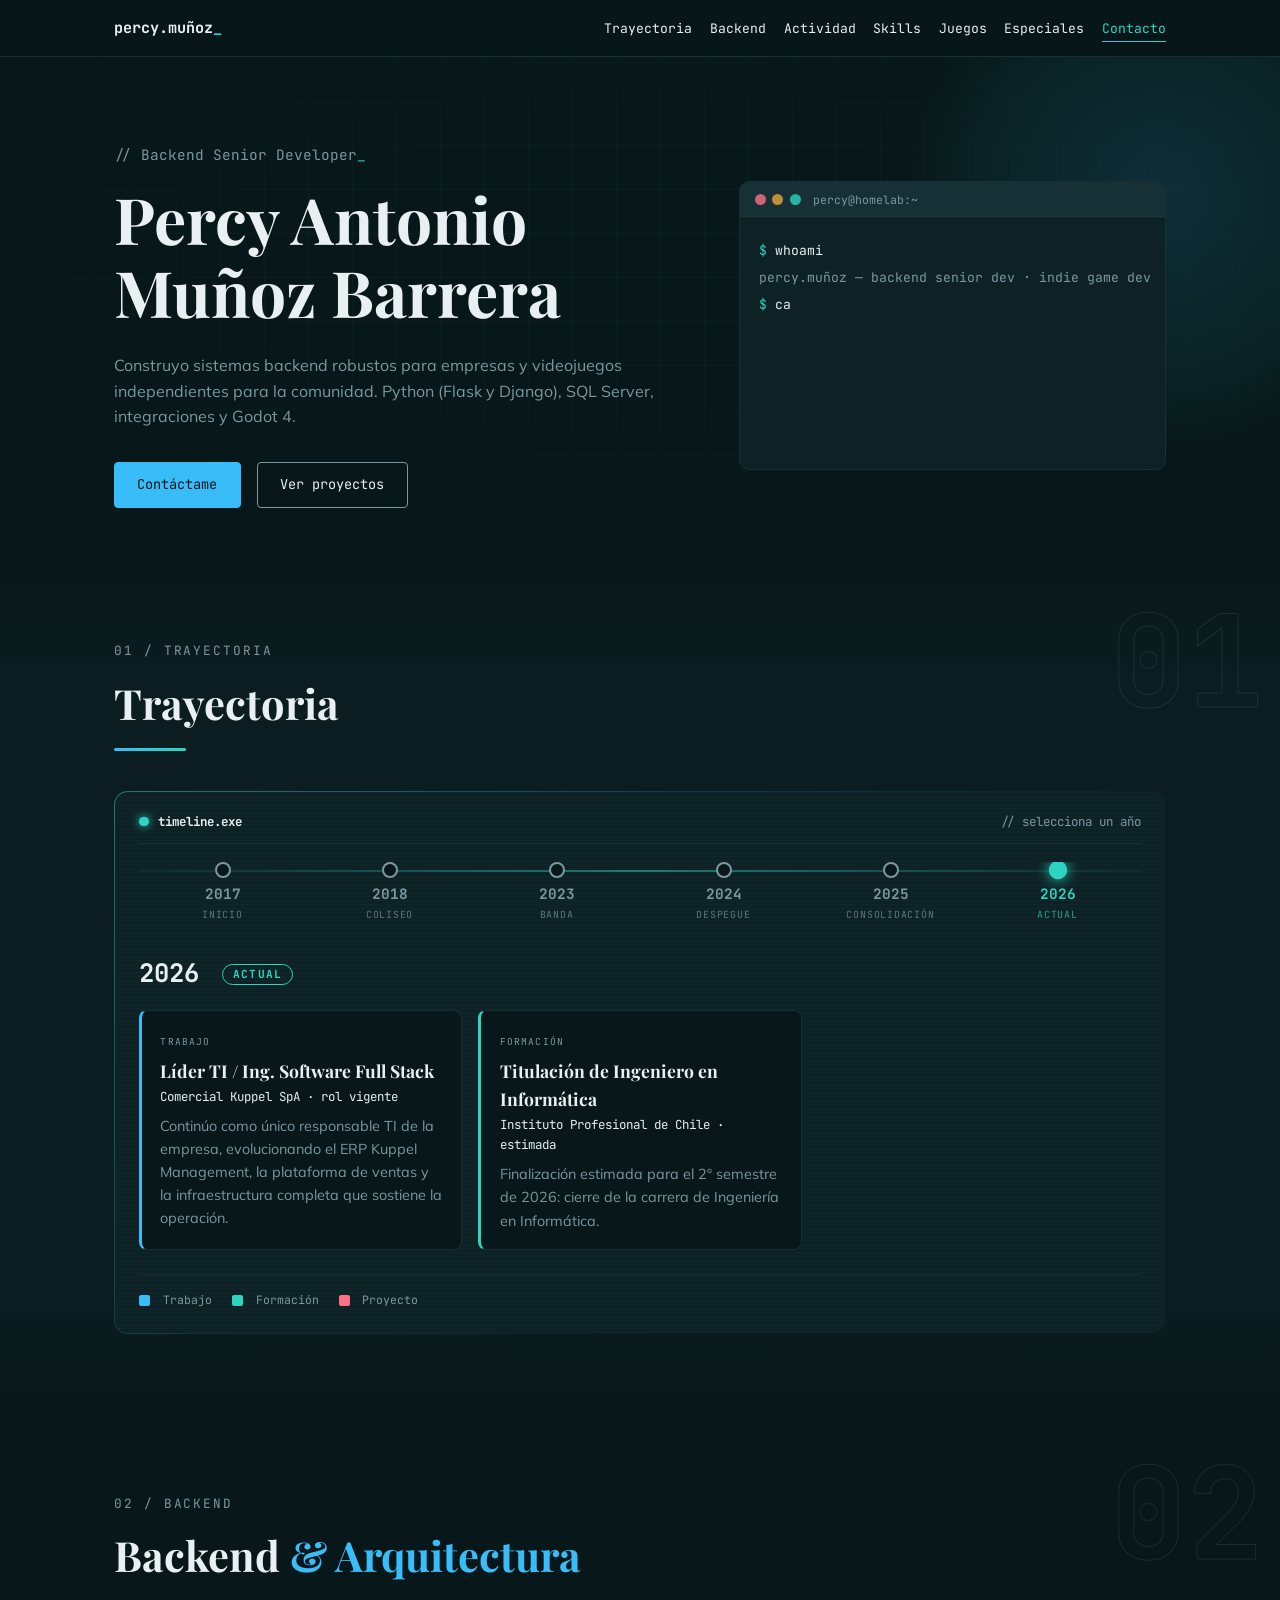
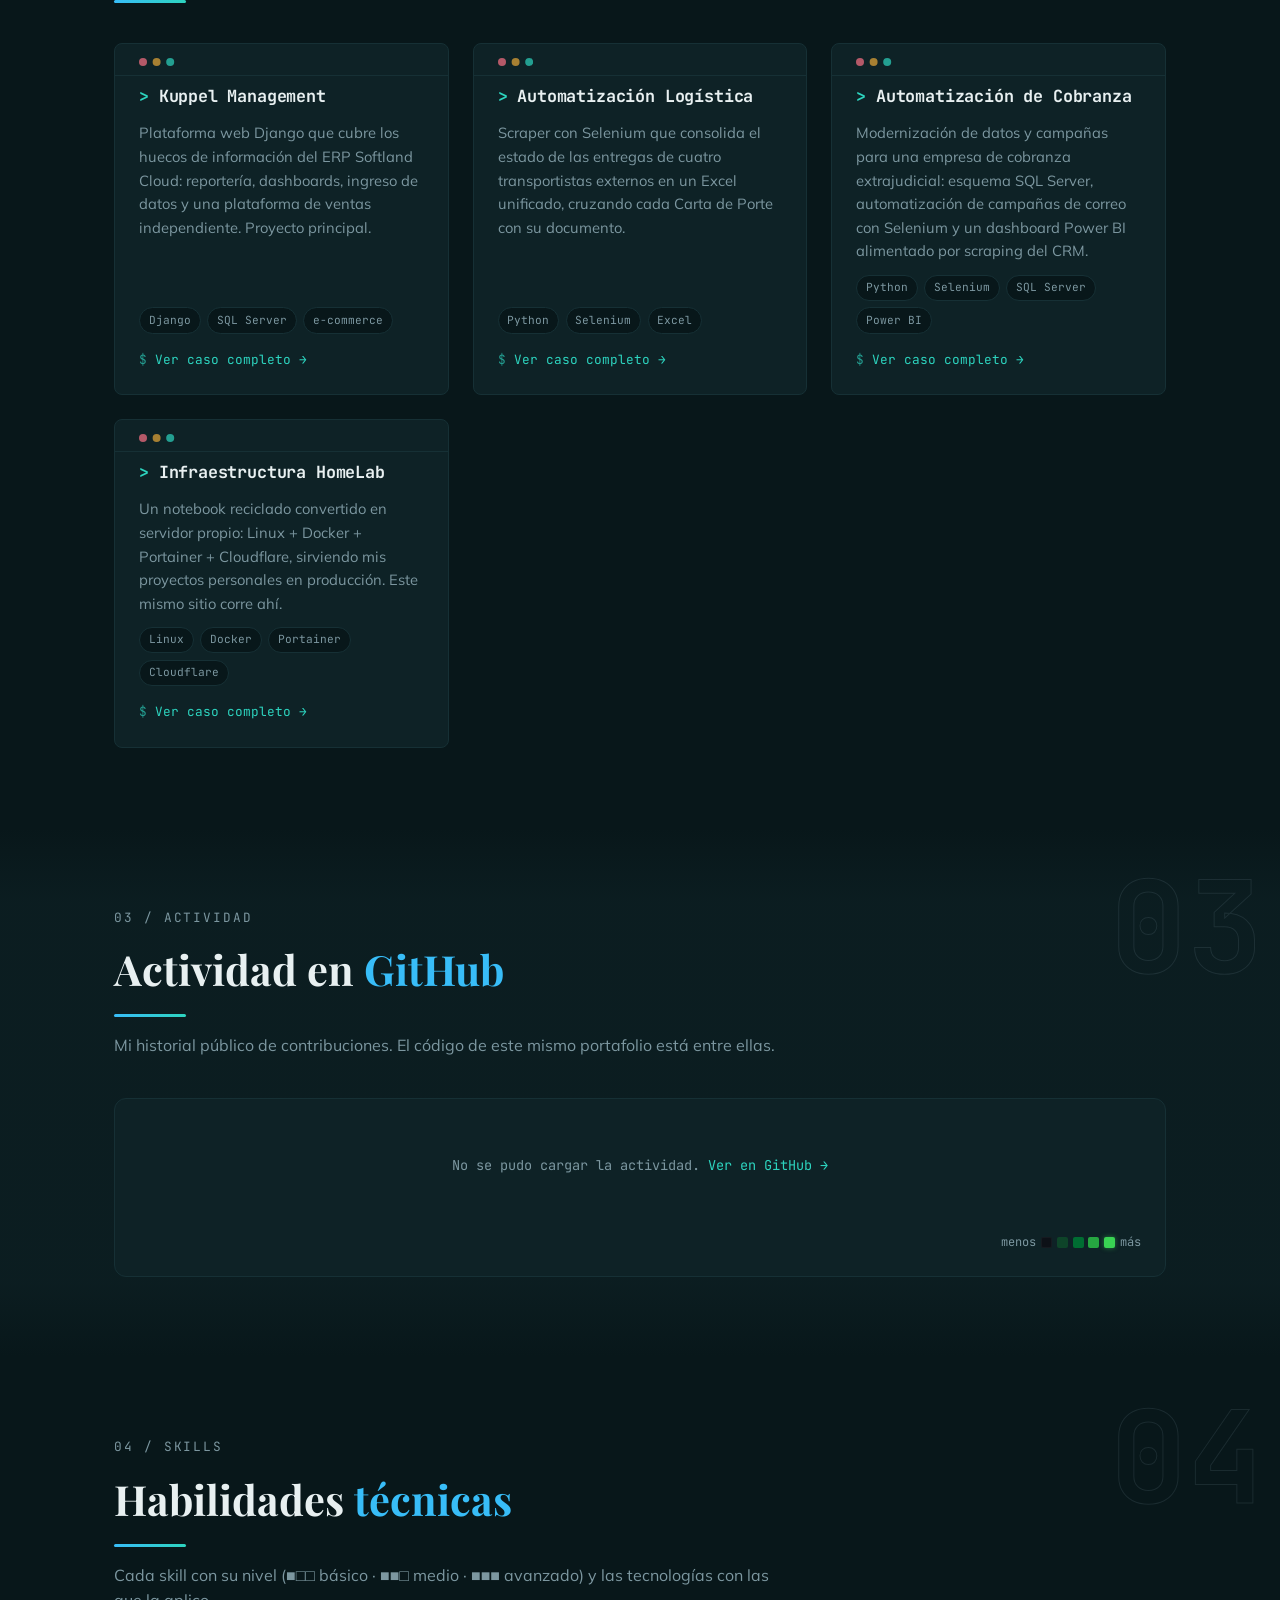
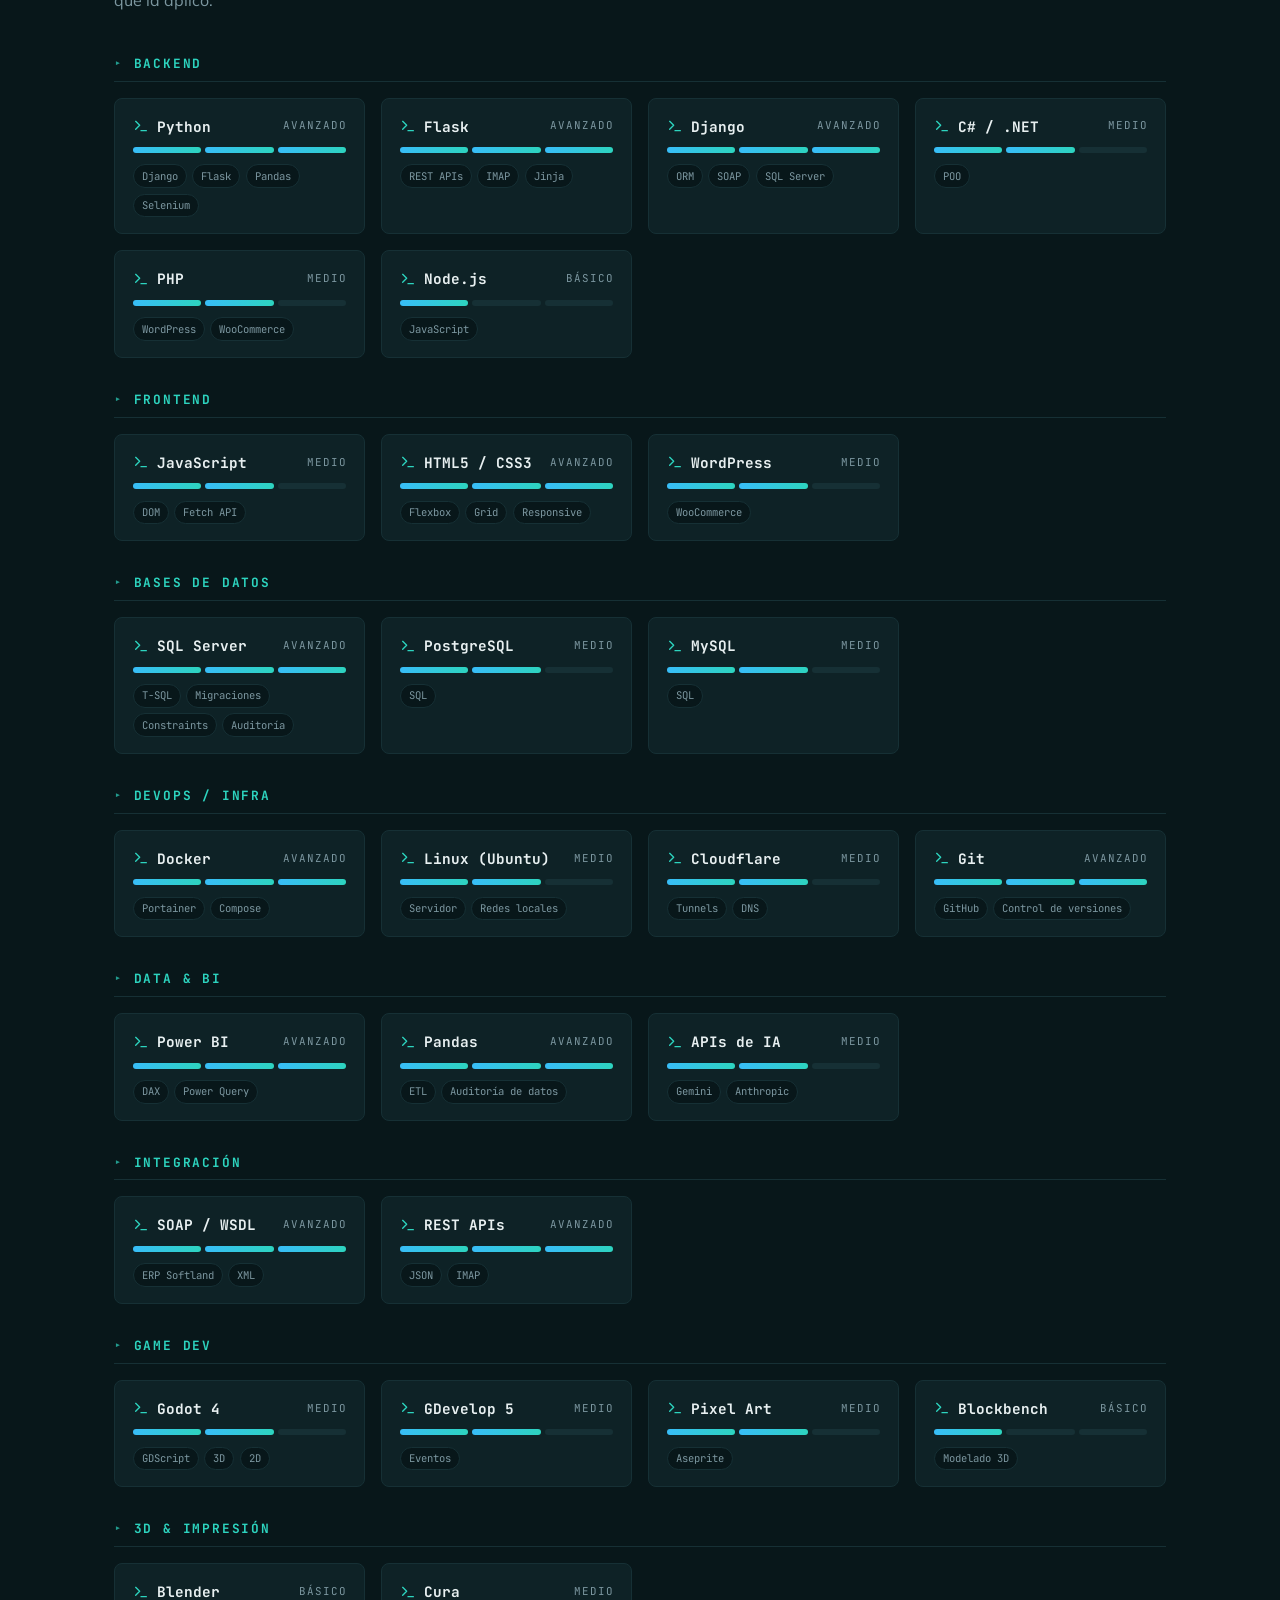
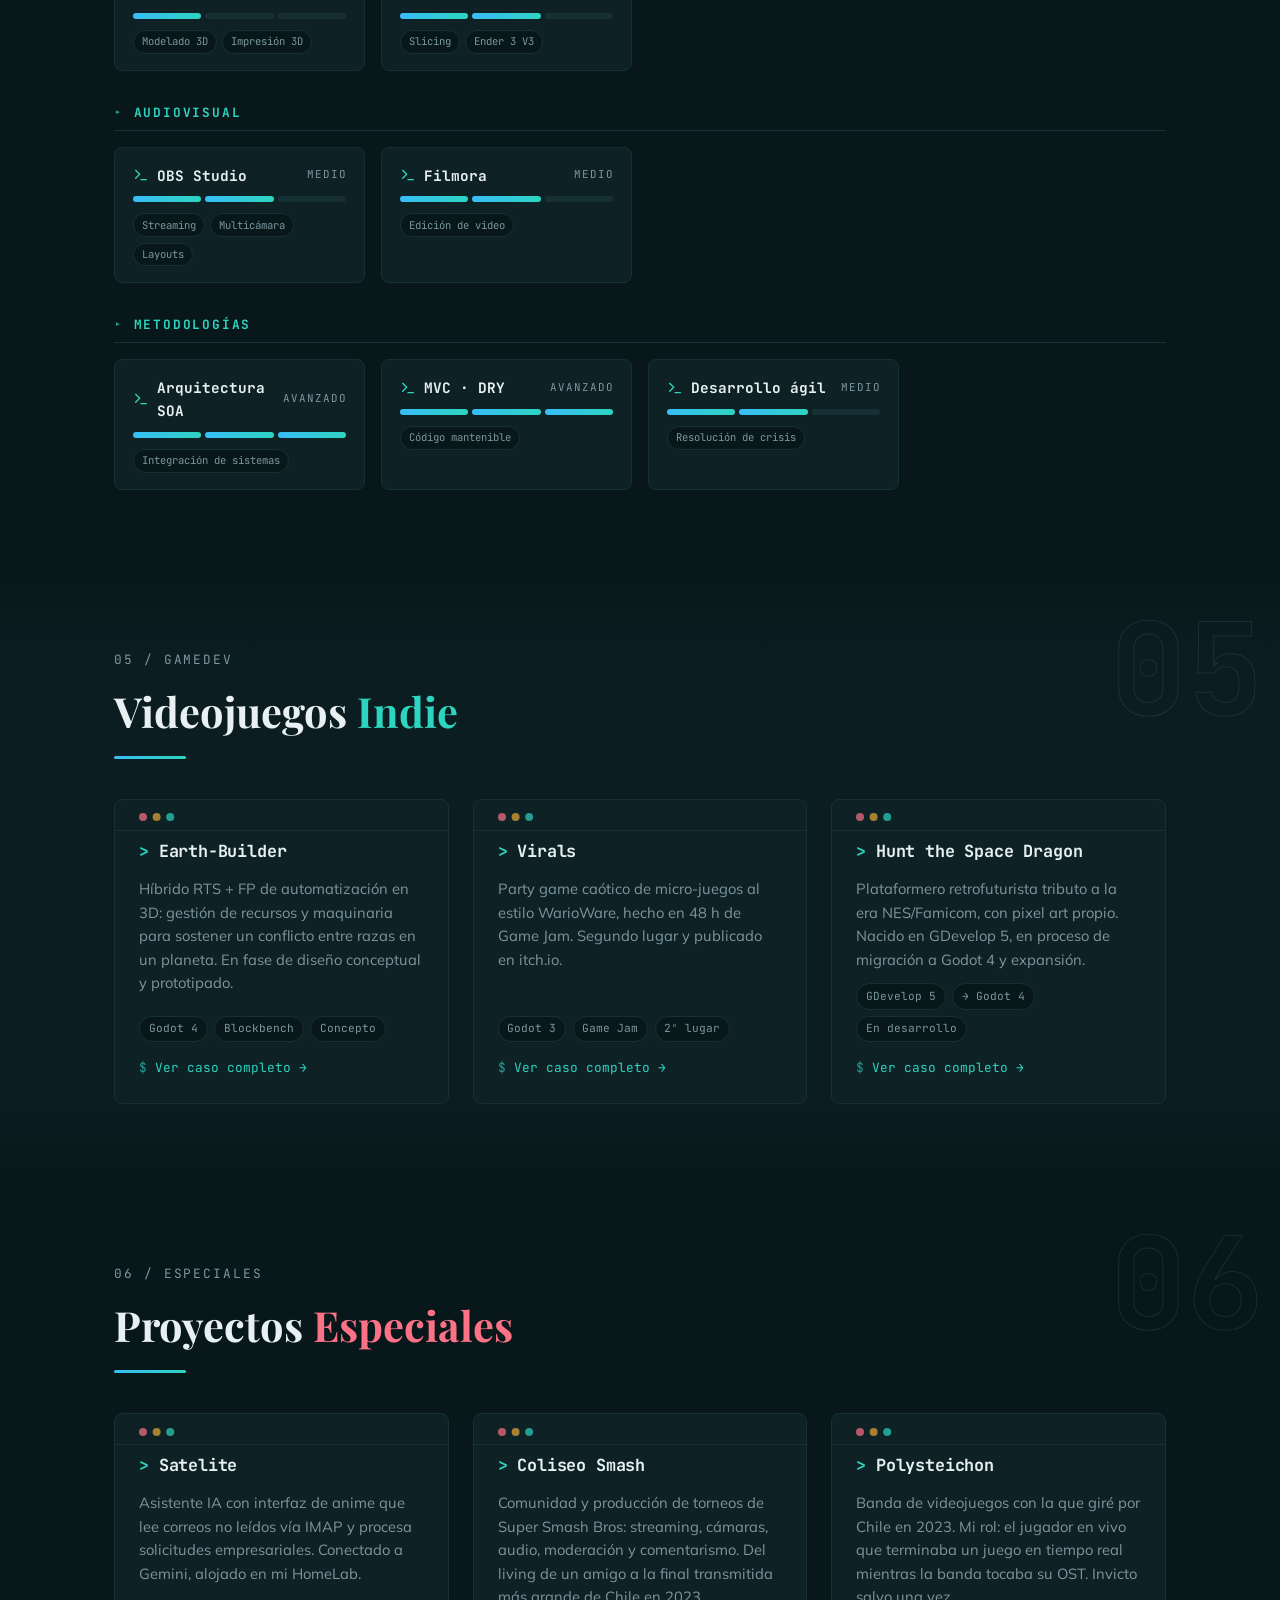
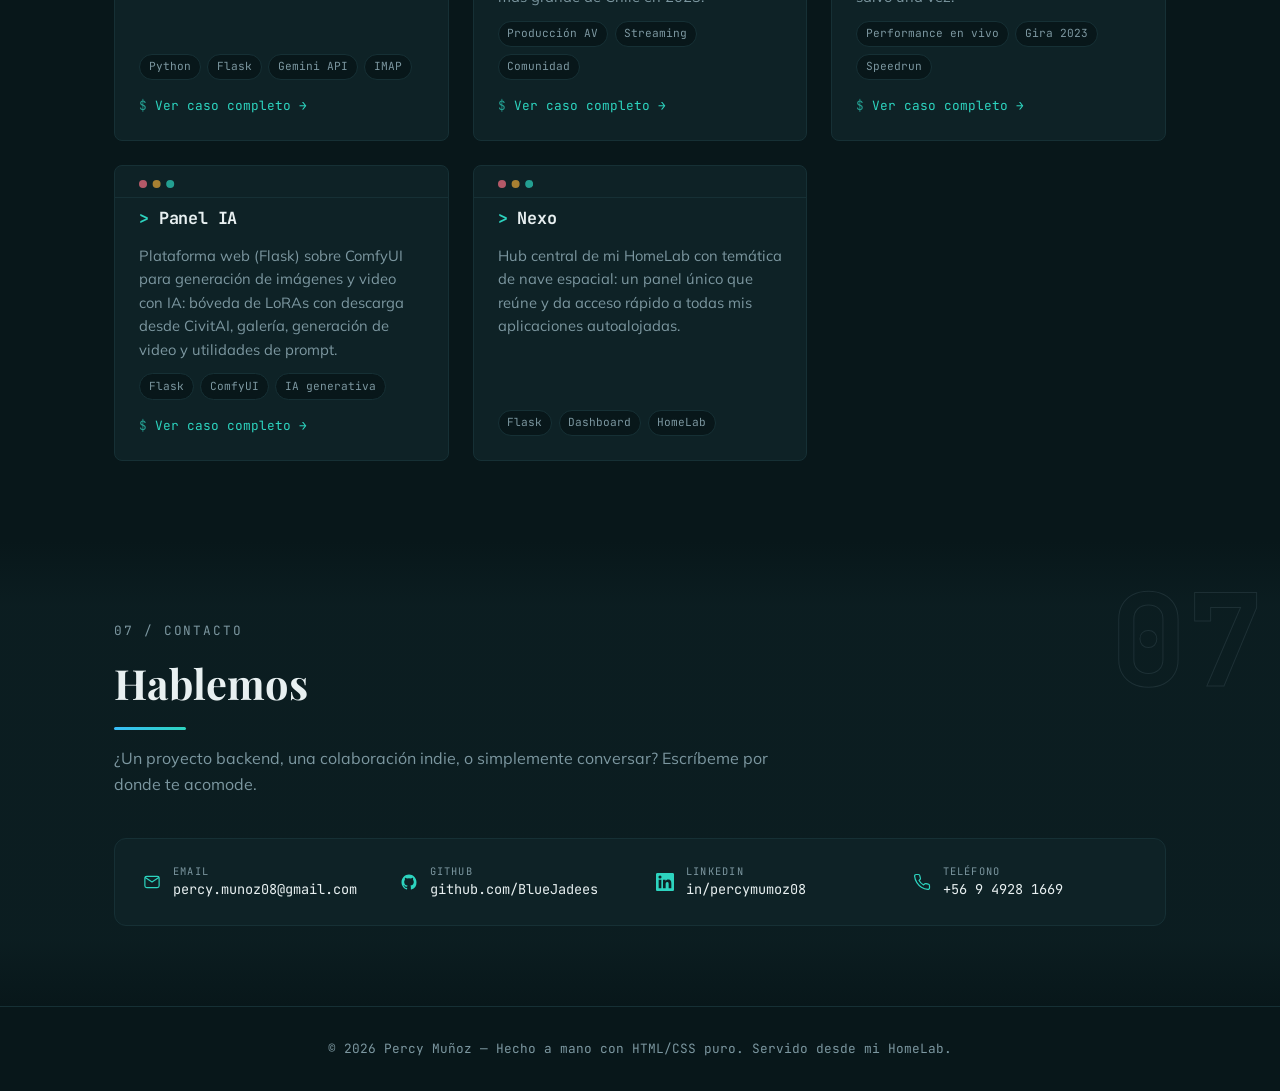
==== commit a3153373: "Animaciones en paginas de proyecto (site.js compartido) + capturas reales integradas - Nuevo assets/" ====
--- a/src/index.html
+++ b/src/index.html
@@ -16,7 +16,7 @@
   <link rel="preconnect" href="https://fonts.gstatic.com" crossorigin>
   <link href="https://fonts.googleapis.com/css2?family=Playfair+Display:wght@500;600;700&family=JetBrains+Mono:wght@400;500;700&family=Mulish:wght@300;400;600;700&display=swap" rel="stylesheet">
 
-  <link rel="stylesheet" href="assets/css/styles.css?v=5">
+  <link rel="stylesheet" href="assets/css/styles.css?v=7">
 </head>
 <body>
 
@@ -631,181 +631,8 @@
     })();
   </script>
 
-  <!-- ================= SCRIPT: animaciones e interacción ================= -->
-  <script>
-    (function () {
-      var reduced = window.matchMedia('(prefers-reduced-motion: reduce)').matches;
-
-      /* --- Barra de progreso de scroll + sombra del header --- */
-      var bar = document.getElementById('scroll-progress');
-      var head = document.querySelector('header');
-      function onScroll() {
-        var h = document.documentElement;
-        var max = h.scrollHeight - h.clientHeight;
-        if (bar) bar.style.width = (max > 0 ? (h.scrollTop / max) * 100 : 0) + '%';
-        if (head) head.classList.toggle('scrolled', h.scrollTop > 10);
-      }
-      window.addEventListener('scroll', onScroll, { passive: true });
-      onScroll();
-
-      /* --- Scrollspy: resalta en el nav la sección visible --- */
-      var links = document.querySelectorAll('.nav-links a[href^="#"]');
-      var linkFor = {};
-      links.forEach(function (a) { linkFor[a.getAttribute('href').slice(1)] = a; });
-
-      if ('IntersectionObserver' in window) {
-        var spy = new IntersectionObserver(function (entries) {
-          entries.forEach(function (en) {
-            if (en.isIntersecting && linkFor[en.target.id]) {
-              links.forEach(function (a) { a.classList.remove('active'); });
-              linkFor[en.target.id].classList.add('active');
-            }
-          });
-        }, { rootMargin: '-40% 0px -55% 0px' });
-        document.querySelectorAll('main section[id]').forEach(function (s) { spy.observe(s); });
-      }
-
-      /* --- Reveal on scroll con stagger --- */
-      if (!reduced && 'IntersectionObserver' in window) {
-        var targets = document.querySelectorAll(
-          '.section-label, .section-title, .contact-intro, .cards > *, ' +
-          '.skill-group, .hud, .gh-heatmap-wrap, .contact-bar'
-        );
-        targets.forEach(function (el) { el.classList.add('reveal'); });
-
-        // stagger entre cards del mismo grid
-        document.querySelectorAll('.cards').forEach(function (grid) {
-          Array.prototype.forEach.call(grid.children, function (c, i) {
-            c.style.setProperty('--rd', (i * 90) + 'ms');
-          });
-        });
-
-        var io = new IntersectionObserver(function (entries) {
-          entries.forEach(function (en) {
-            if (en.isIntersecting) {
-              en.target.classList.add('in');
-              io.unobserve(en.target);
-            }
-          });
-        }, { threshold: 0.12, rootMargin: '0px 0px -36px 0px' });
-        targets.forEach(function (el) { io.observe(el); });
-      }
-
-      /* --- Spotlight que sigue el mouse en las cards --- */
-      document.querySelectorAll('.card').forEach(function (card) {
-        card.addEventListener('mousemove', function (e) {
-          var r = card.getBoundingClientRect();
-          card.style.setProperty('--mx', (e.clientX - r.left) + 'px');
-          card.style.setProperty('--my', (e.clientY - r.top) + 'px');
-        });
-      });
-
-      /* --- Typewriter del rol en el hero --- */
-      var typed = document.getElementById('typedRole');
-      if (typed && !reduced) {
-        var ROLES = [
-          'Backend Senior Developer',
-          'Indie Game Dev',
-          'Líder TI · Full Stack',
-          'Santiago, Chile'
-        ];
-        var ri = 0;
-        var ci = ROLES[0].length;
-        var deleting = true;
-
-        function tick() {
-          var word = ROLES[ri];
-          if (deleting) {
-            ci--;
-            typed.textContent = word.slice(0, ci);
-            if (ci === 0) {
-              deleting = false;
-              ri = (ri + 1) % ROLES.length;
-              setTimeout(tick, 350);
-            } else {
-              setTimeout(tick, 32);
-            }
-          } else {
-            ci++;
-            typed.textContent = word.slice(0, ci);
-            if (ci === word.length) {
-              deleting = true;
-              setTimeout(tick, 2300);
-            } else {
-              setTimeout(tick, 58 + Math.random() * 40);
-            }
-          }
-        }
-        setTimeout(tick, 2600);
-      }
-
-      /* --- Terminal del hero: se escribe sola --- */
-      var term = document.getElementById('heroTerm');
-      if (term) {
-        var SCRIPT = [
-          { cmd: 'whoami', out: ['percy.muñoz — backend senior dev · indie game dev'] },
-          { cmd: 'cat stack.txt', out: ['python · flask · django · sql-server', 'docker · linux · cloudflare · godot 4'] },
-          { cmd: 'systemctl status homelab', out: ['● homelab.service — active (running)', '  este sitio se sirve desde mi casa'] }
-        ];
-
-        function endLine() {
-          var p = document.createElement('p');
-          p.className = 'terminal-line';
-          p.innerHTML = '<span class="prompt">$</span> <span class="cursor">▮</span>';
-          term.appendChild(p);
-        }
-
-        if (reduced) {
-          var html = '';
-          SCRIPT.forEach(function (s) {
-            html += '<p class="terminal-line"><span class="prompt">$</span> ' + s.cmd + '</p>';
-            s.out.forEach(function (o) {
-              html += '<p class="terminal-line terminal-out">' + o + '</p>';
-            });
-          });
-          term.innerHTML = html;
-          endLine();
-        } else {
-          var si = 0;
-
-          function nextCmd() {
-            if (si >= SCRIPT.length) { endLine(); return; }
-            var s = SCRIPT[si++];
-            var line = document.createElement('p');
-            line.className = 'terminal-line';
-            line.innerHTML = '<span class="prompt">$</span> <span class="cmd"></span>';
-            term.appendChild(line);
-            var target = line.querySelector('.cmd');
-            var k = 0;
-
-            function typeChar() {
-              if (k <= s.cmd.length) {
-                target.textContent = s.cmd.slice(0, k);
-                k++;
-                setTimeout(typeChar, 34 + Math.random() * 45);
-              } else {
-                var oi = 0;
-                function printOut() {
-                  if (oi < s.out.length) {
-                    var p = document.createElement('p');
-                    p.className = 'terminal-line terminal-out';
-                    p.textContent = s.out[oi++];
-                    term.appendChild(p);
-                    setTimeout(printOut, 150);
-                  } else {
-                    setTimeout(nextCmd, 550);
-                  }
-                }
-                setTimeout(printOut, 200);
-              }
-            }
-            typeChar();
-          }
-          setTimeout(nextCmd, 700);
-        }
-      }
-    })();
-  </script>
+  <!-- ================= SCRIPT: animaciones e interacción (compartido) ================= -->
+  <script src="assets/js/site.js?v=2"></script>
 
 </body>
 </html>
--- a/src/assets/css/styles.css
+++ b/src/assets/css/styles.css
@@ -1381,6 +1381,186 @@
 .contact-item:hover .contact-ico { transform: scale(1.15) rotate(-6deg); }
 
 /* ============================================================
+   Páginas de proyecto — misma capa de animación que el index
+   ============================================================ */
+
+/* hero del proyecto: fondo con grid + orbe, versión sutil */
+.project-hero {
+  position: relative;
+  overflow: hidden;
+}
+
+.project-hero::before {
+  content: "";
+  position: absolute;
+  inset: 0;
+  background-image:
+    linear-gradient(rgba(45, 212, 191, 0.04) 1px, transparent 1px),
+    linear-gradient(90deg, rgba(45, 212, 191, 0.04) 1px, transparent 1px);
+  background-size: 44px 44px;
+  -webkit-mask-image: radial-gradient(ellipse 90% 90% at 50% 0%, #000 20%, transparent 80%);
+  mask-image: radial-gradient(ellipse 90% 90% at 50% 0%, #000 20%, transparent 80%);
+  animation: grid-pan 30s linear infinite;
+  pointer-events: none;
+}
+
+.project-hero::after {
+  content: "";
+  position: absolute;
+  width: 480px;
+  height: 480px;
+  right: -140px;
+  top: -160px;
+  background: radial-gradient(circle, rgba(56, 189, 248, 0.12), rgba(45, 212, 191, 0.05) 45%, transparent 65%);
+  animation: orb-float 10s ease-in-out infinite alternate;
+  pointer-events: none;
+}
+
+.project-hero .container {
+  position: relative;
+  z-index: 1;
+}
+
+/* entrada escalonada del hero del proyecto */
+.project-hero .container > * { animation: rise 0.7s cubic-bezier(0.22, 0.9, 0.35, 1) both; }
+.project-hero .container > :nth-child(1) { animation-delay: 0.05s; }
+.project-hero .container > :nth-child(2) { animation-delay: 0.15s; }
+.project-hero .container > :nth-child(3) { animation-delay: 0.25s; }
+.project-hero .container > :nth-child(4) { animation-delay: 0.38s; }
+.project-hero .container > :nth-child(5) { animation-delay: 0.5s; }
+
+/* barrido de brillo sobre el título del proyecto */
+.project-title {
+  color: var(--text);
+  background: linear-gradient(110deg,
+    var(--text) 0%, var(--text) 40%,
+    var(--teal) 48%, var(--blue) 52%,
+    var(--text) 60%, var(--text) 100%);
+  background-size: 300% 100%;
+  background-position: 100% 0;
+  -webkit-background-clip: text;
+  background-clip: text;
+  -webkit-text-fill-color: transparent;
+  animation:
+    rise 0.7s cubic-bezier(0.22, 0.9, 0.35, 1) both,
+    title-sheen 9s ease-in-out 1.5s infinite;
+}
+
+/* los acentos del título conservan su color dentro del clip */
+.project-title span {
+  -webkit-text-fill-color: initial;
+}
+
+/* back-link: la flecha empuja al pasar el mouse */
+.back-link { transition: color 0.2s, transform 0.25s; }
+.back-link:hover { transform: translateX(-4px); }
+
+/* subrayado que se dibuja bajo los h2 del caso */
+.project-body h2::after {
+  content: "";
+  display: block;
+  width: 56px;
+  height: 3px;
+  margin-top: 0.5rem;
+  border-radius: 2px;
+  background: linear-gradient(90deg, var(--blue), var(--teal));
+  transform: scaleX(0);
+  transform-origin: left;
+  transition: transform 0.7s 0.2s ease;
+}
+
+.project-body h2.reveal.in::after,
+.project-body h2:not(.reveal)::after { transform: scaleX(1); }
+
+/* features: spotlight + lift, como las cards */
+.feature {
+  overflow: hidden;
+  transition: transform 0.2s, border-color 0.2s;
+  background:
+    radial-gradient(380px circle at var(--mx, -300px) var(--my, -300px), rgba(45, 212, 191, 0.08), transparent 55%),
+    var(--bg-2);
+}
+
+.feature:hover {
+  transform: translateY(-3px);
+  border-color: var(--teal);
+  border-left-color: var(--teal);
+  box-shadow: 0 14px 34px -16px rgba(0, 0, 0, 0.55);
+}
+
+/* placeholder de captura: respira sutilmente */
+.shot-placeholder {
+  transition: border-color 0.3s, color 0.3s;
+  animation: shot-breathe 3.5s ease-in-out infinite;
+}
+
+.shot-placeholder:hover {
+  border-color: var(--teal);
+  color: var(--text);
+  animation-play-state: paused;
+}
+
+@keyframes shot-breathe {
+  0%, 100% { border-color: var(--bg-3); }
+  50%      { border-color: rgba(45, 212, 191, 0.35); }
+}
+
+/* capturas reales: zoom sutil al pasar el mouse */
+.project-shot {
+  height: auto;
+  transition: border-color 0.3s, transform 0.3s;
+}
+
+.project-shot:hover {
+  border-color: var(--teal);
+  transform: scale(1.01);
+}
+
+/* enlace que envuelve cada captura (abre la imagen completa) */
+.shot-link {
+  display: block;
+  margin: 1.5rem 0;
+}
+
+.shot-link .project-shot { margin: 0; }
+
+/* galería de capturas (2–3 imágenes) */
+.shot-grid {
+  display: grid;
+  grid-template-columns: repeat(auto-fit, minmax(300px, 1fr));
+  gap: 1rem;
+  margin: 1.5rem 0;
+}
+
+.shot-grid .shot-link { margin: 0; height: 100%; }
+
+.shot-grid .project-shot {
+  height: 100%;
+  object-fit: cover;
+}
+
+/* listas (hosted / roadmap): los ítems se encienden al pasar */
+.hosted-list li,
+.roadmap li {
+  transition: color 0.2s, border-color 0.2s, transform 0.2s;
+}
+
+.hosted-list li:hover {
+  color: var(--text);
+  transform: translateX(3px);
+}
+
+.roadmap li:hover { color: var(--text); }
+
+/* tags de la ficha técnica */
+.tech-list .tag { transition: border-color 0.2s, color 0.2s; }
+
+.tech-list .tag:hover {
+  border-color: rgba(45, 212, 191, 0.45);
+  color: var(--text);
+}
+
+/* ============================================================
    Responsive
    ============================================================ */
 @media (max-width: 860px) {
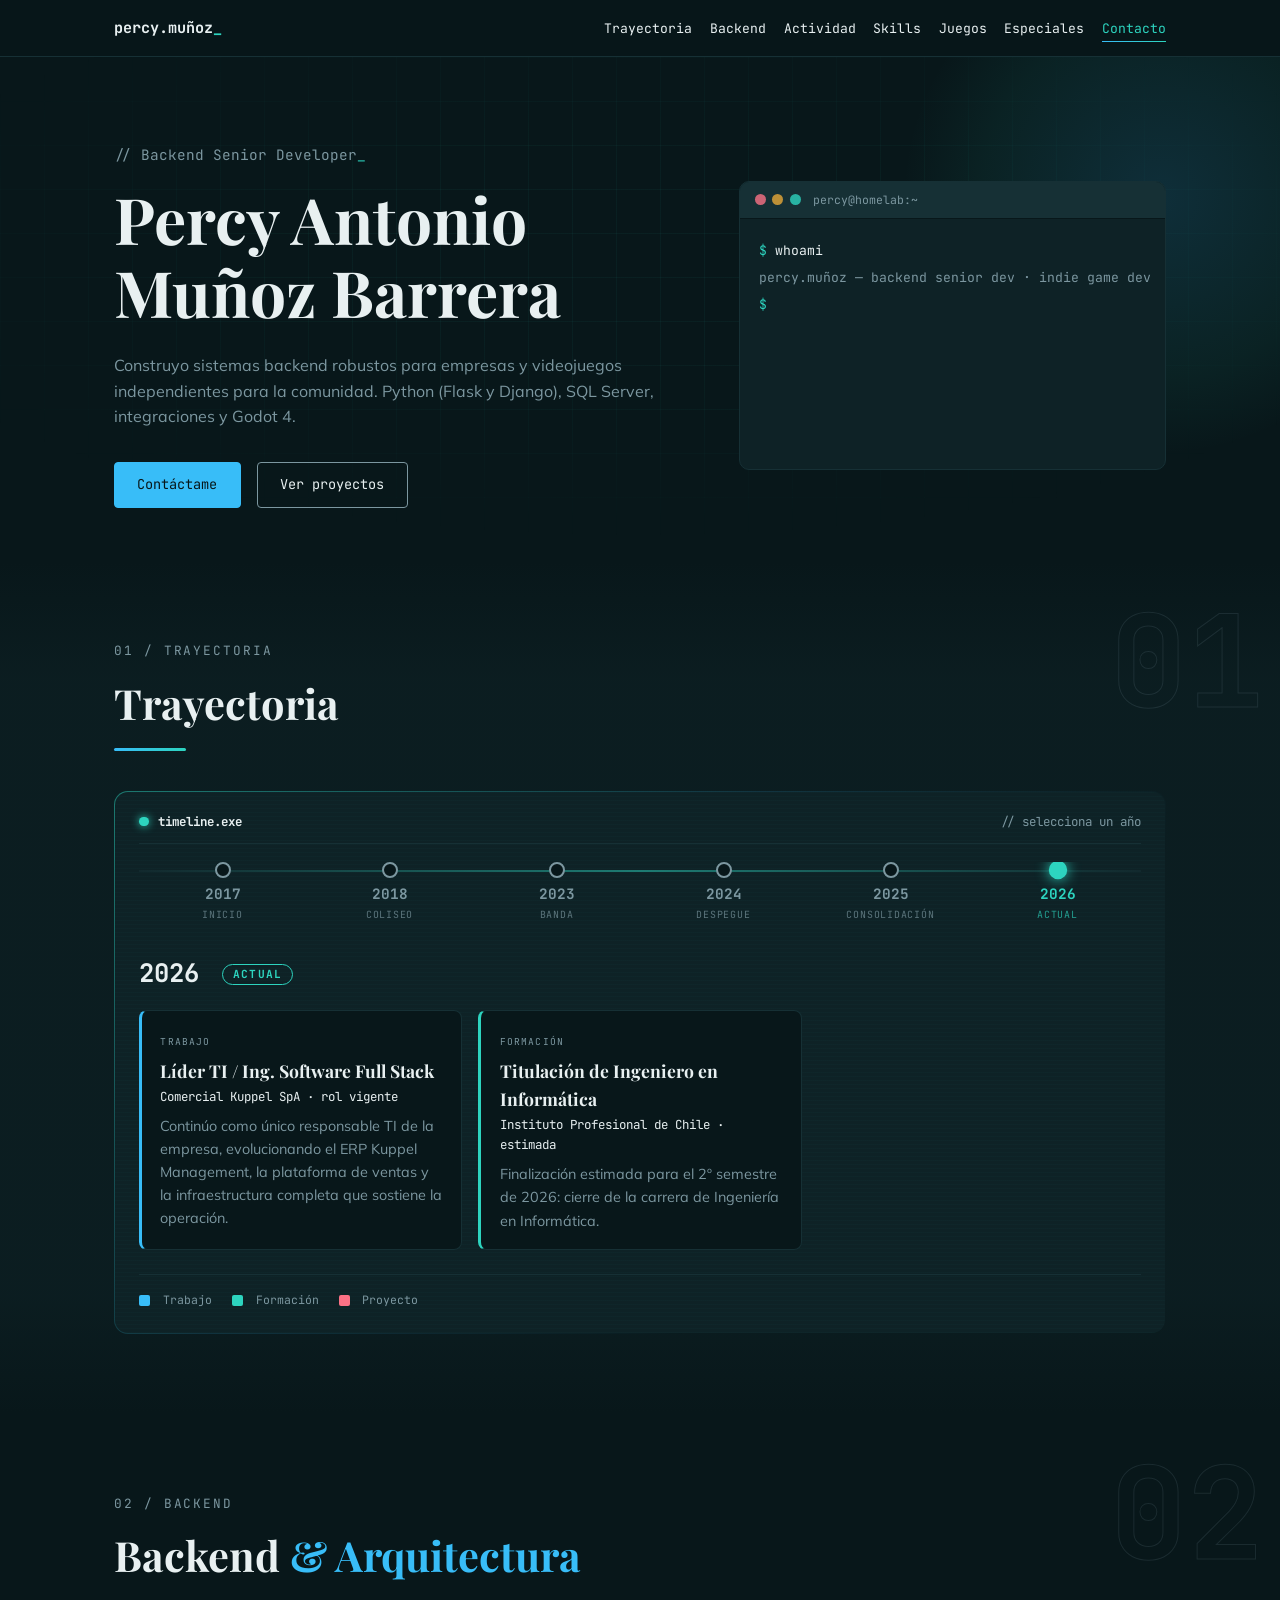
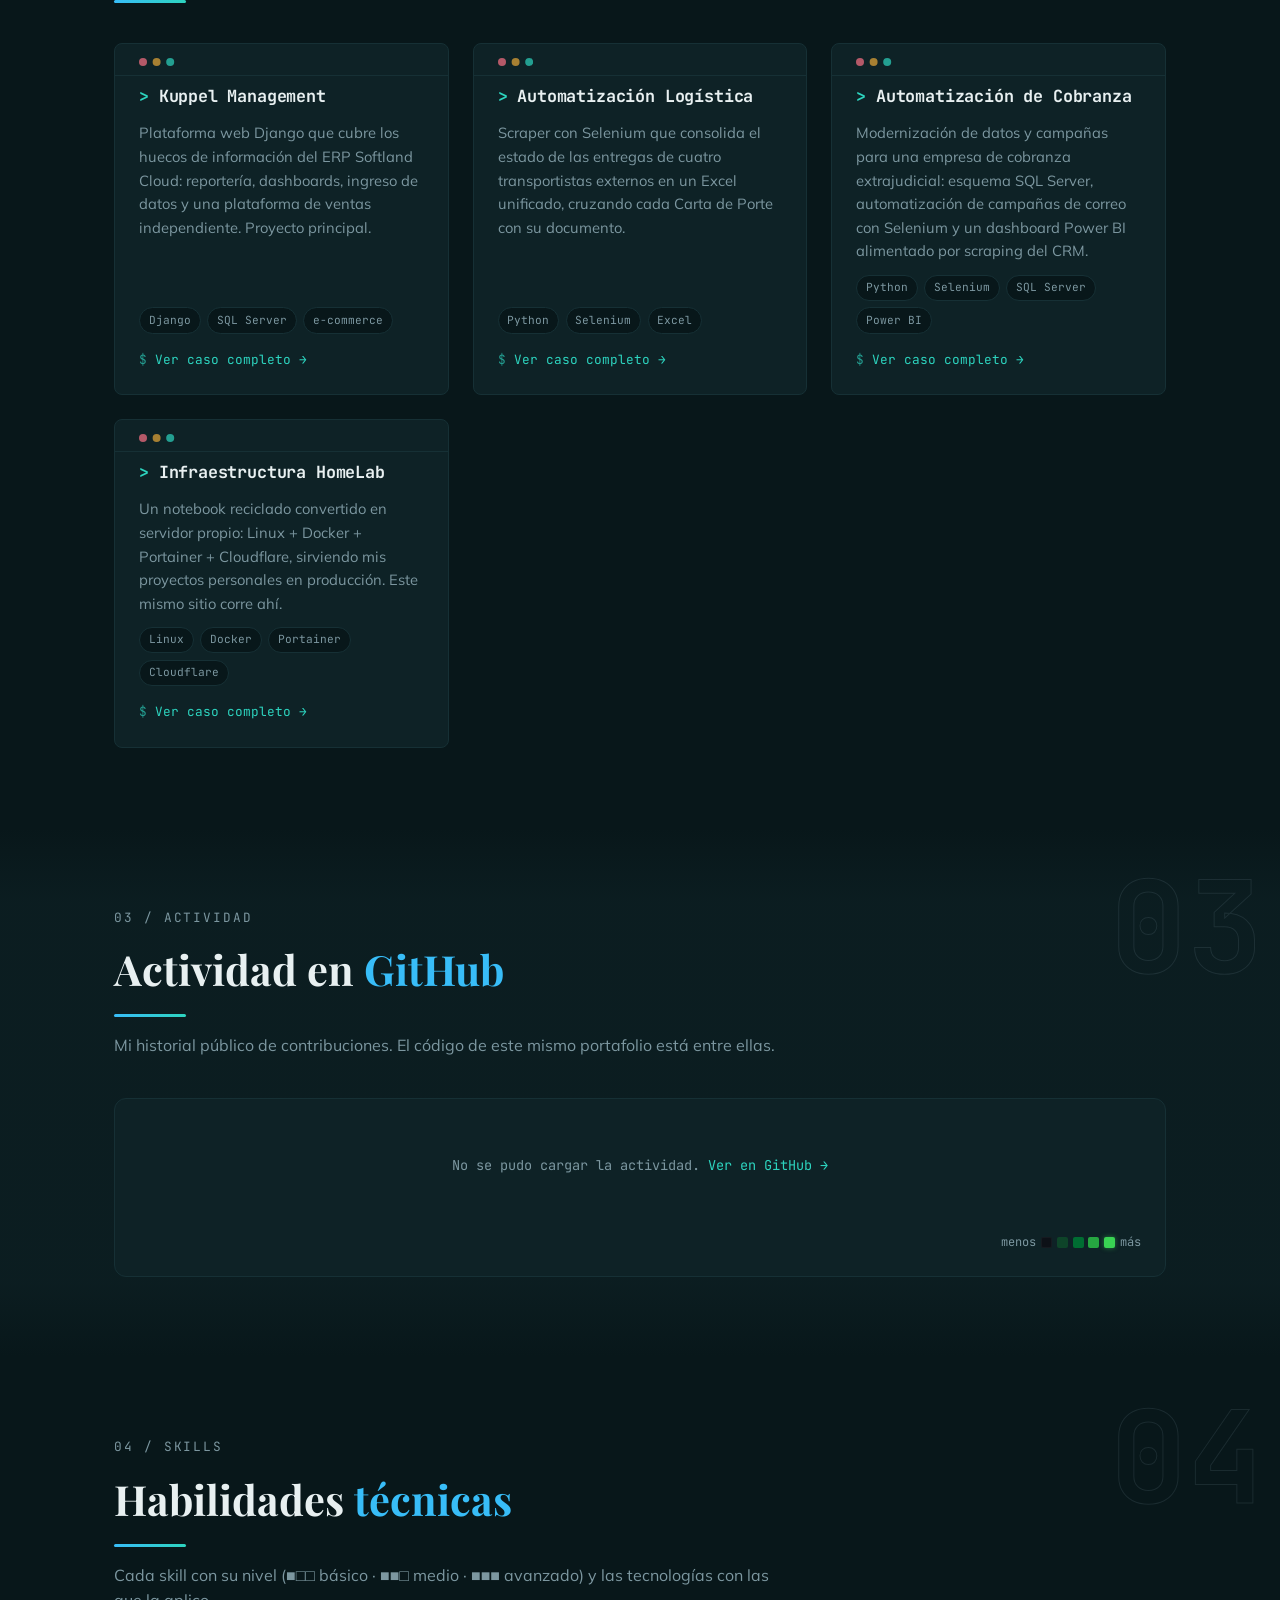
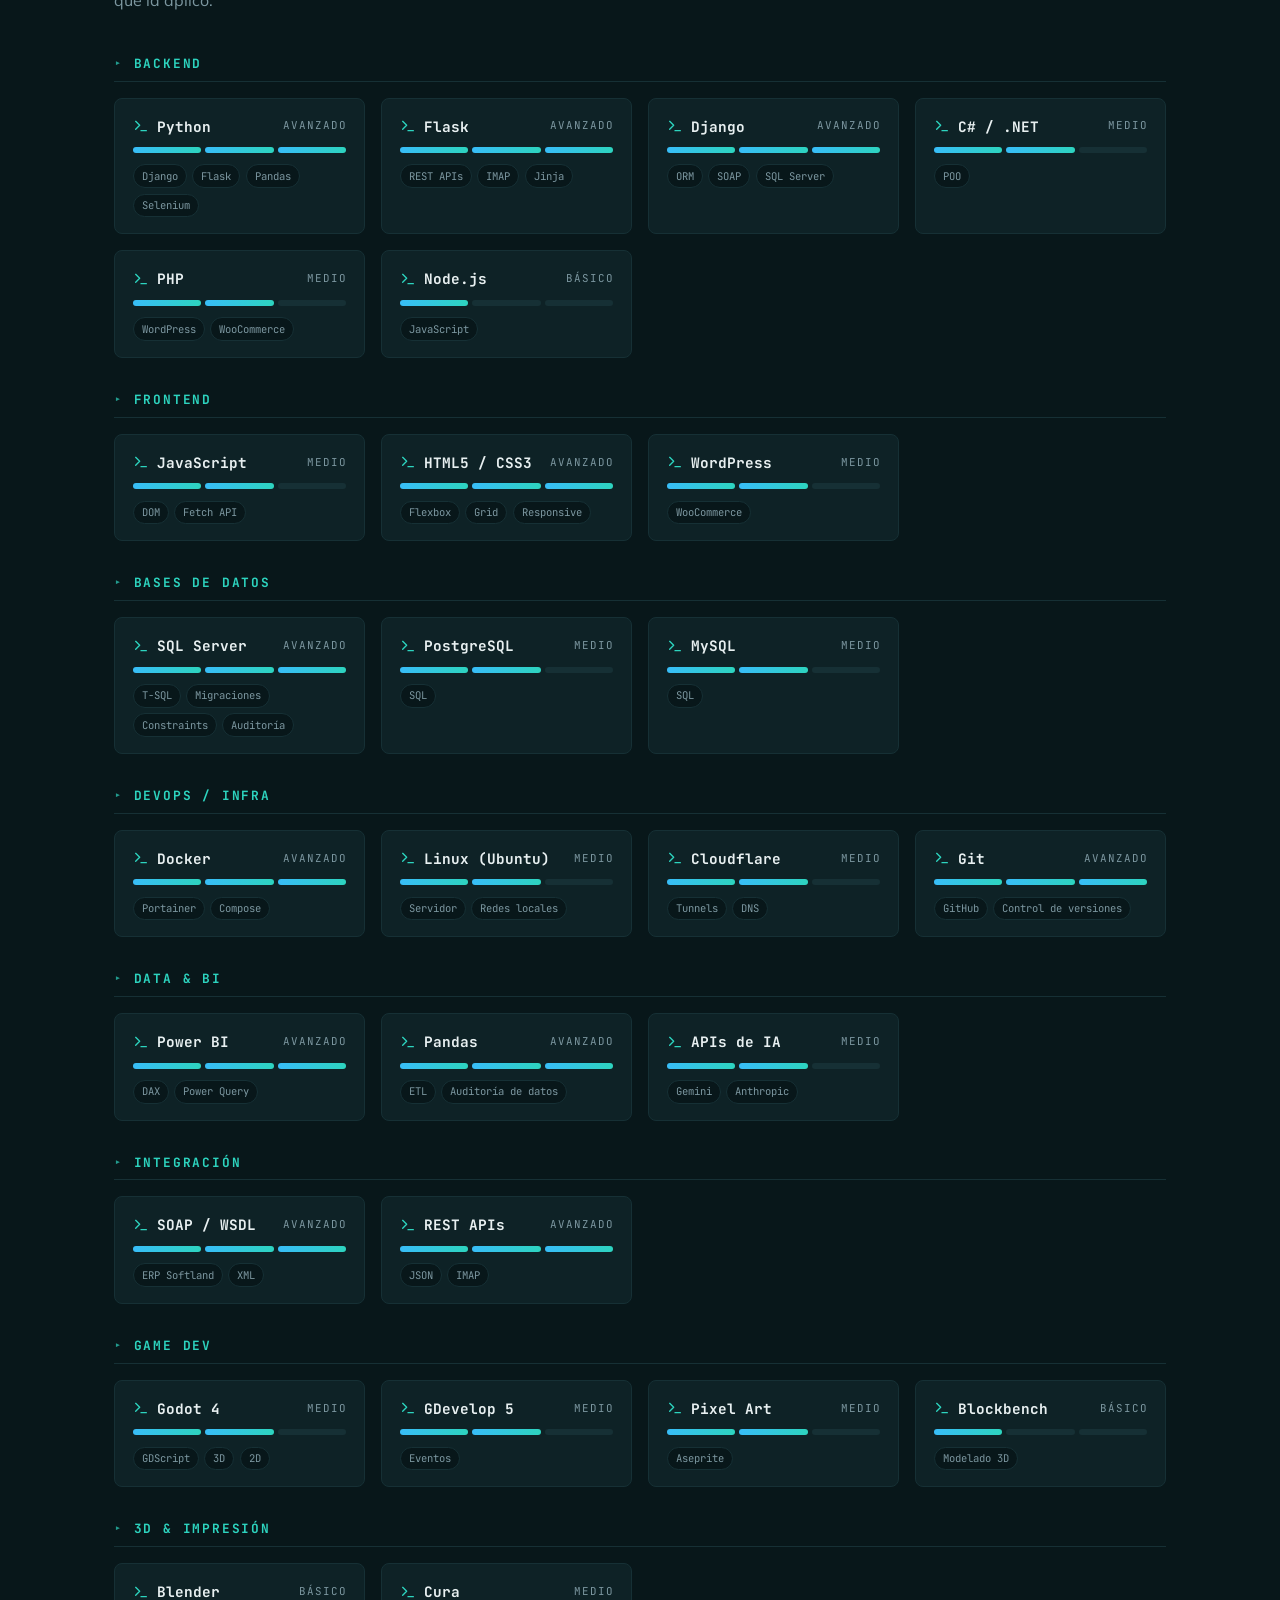
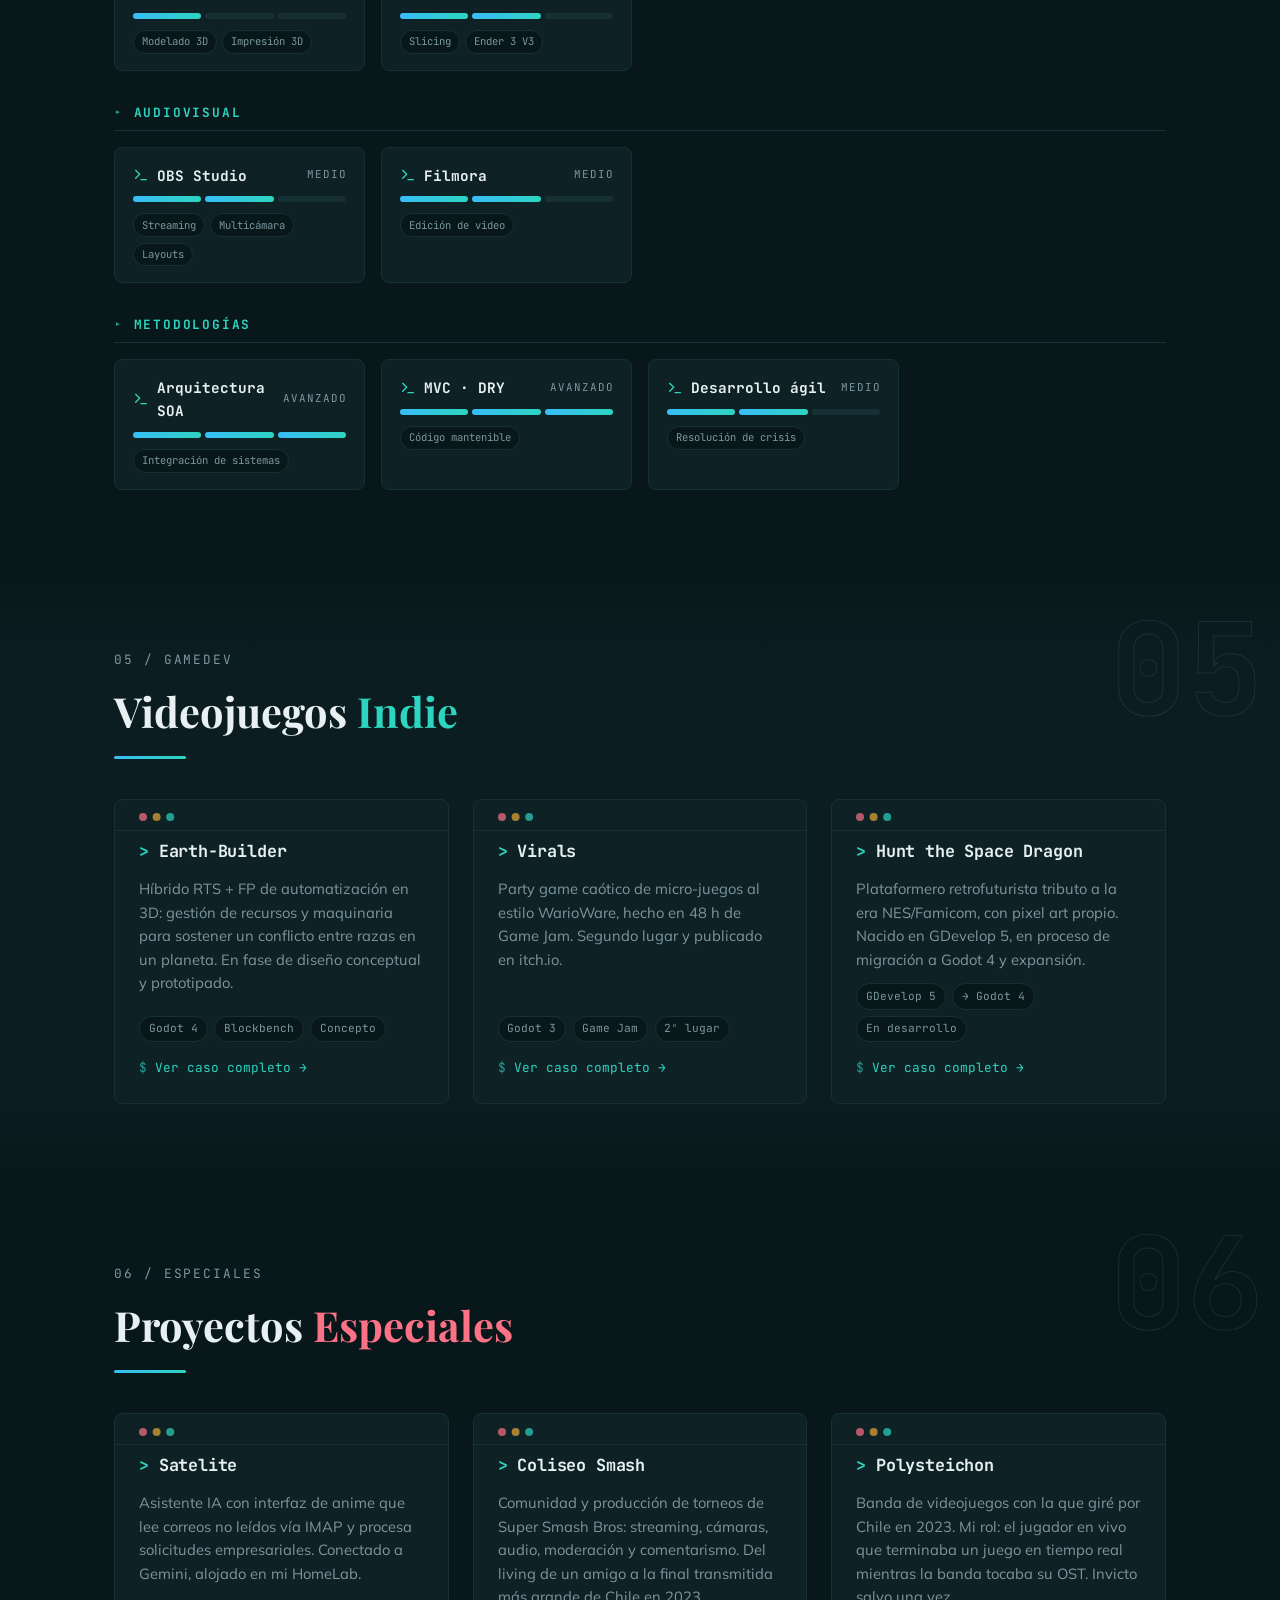
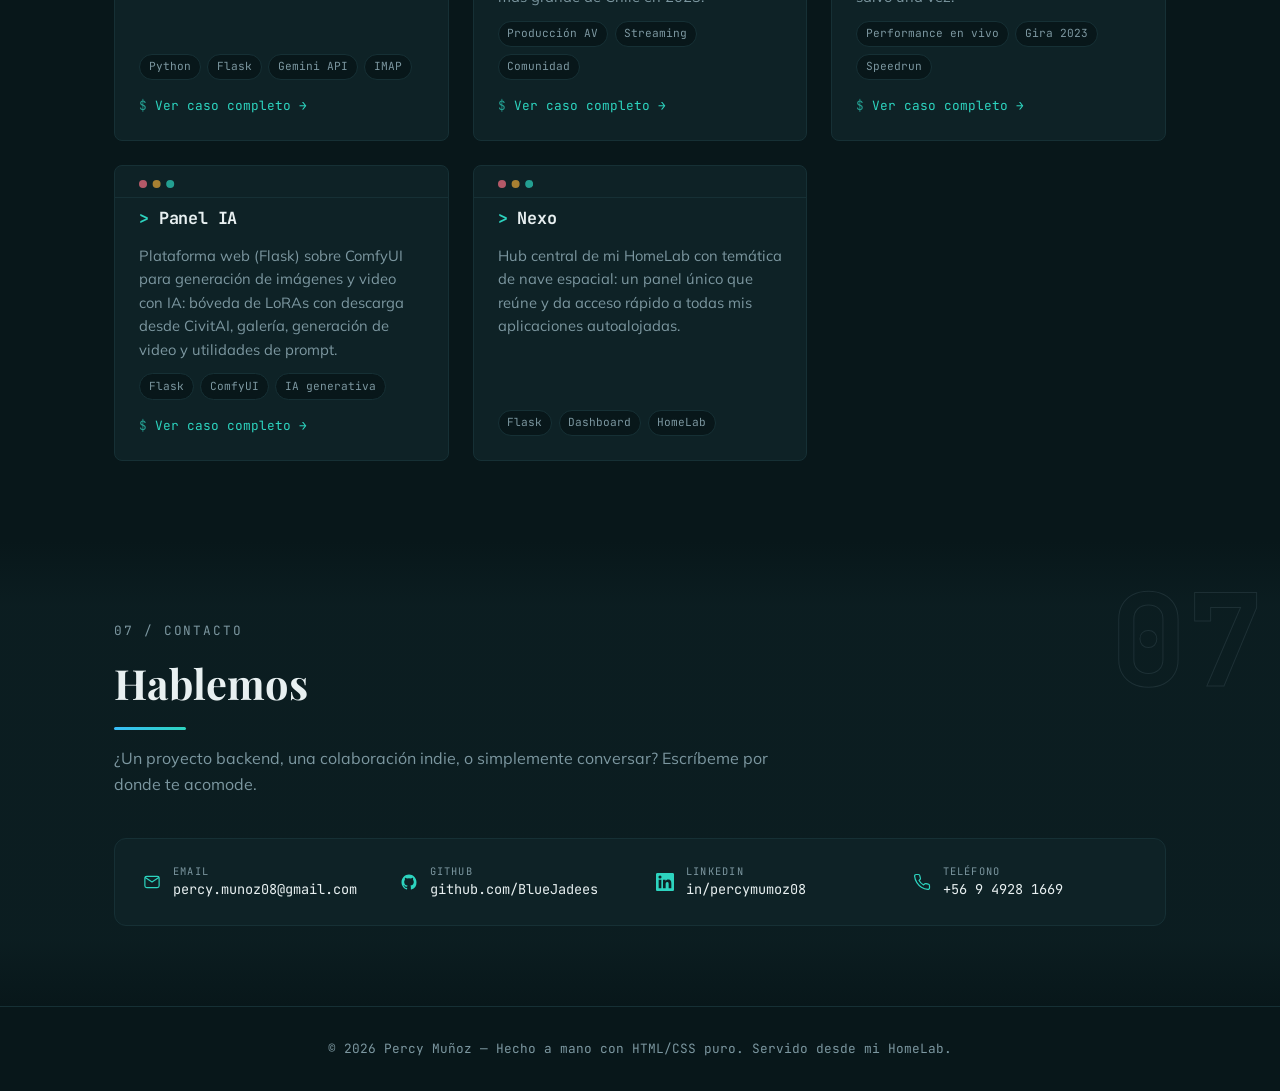
==== commit 6adba884: "Header de proyecto con las capturas de fondo en slideshow - site.js detecta las imagenes de la galer" ====
--- a/src/index.html
+++ b/src/index.html
@@ -16,7 +16,7 @@
   <link rel="preconnect" href="https://fonts.gstatic.com" crossorigin>
   <link href="https://fonts.googleapis.com/css2?family=Playfair+Display:wght@500;600;700&family=JetBrains+Mono:wght@400;500;700&family=Mulish:wght@300;400;600;700&display=swap" rel="stylesheet">
 
-  <link rel="stylesheet" href="assets/css/styles.css?v=7">
+  <link rel="stylesheet" href="assets/css/styles.css?v=8">
 </head>
 <body>
 
@@ -632,7 +632,7 @@
   </script>
 
   <!-- ================= SCRIPT: animaciones e interacción (compartido) ================= -->
-  <script src="assets/js/site.js?v=2"></script>
+  <script src="assets/js/site.js?v=3"></script>
 
 </body>
 </html>
--- a/src/assets/css/styles.css
+++ b/src/assets/css/styles.css
@@ -1455,6 +1455,48 @@
 .back-link { transition: color 0.2s, transform 0.25s; }
 .back-link:hover { transform: translateX(-4px); }
 
+/* --- Fondo del hero del proyecto: slideshow con las capturas de la página --- */
+.project-hero.has-bg { padding: 5rem 0 3rem; }
+
+.hero-bg {
+  position: absolute;
+  inset: 0;
+  z-index: 0;
+  pointer-events: none;
+  overflow: hidden;
+}
+
+.hero-bg-img {
+  position: absolute;
+  inset: 0;
+  background-size: cover;
+  background-position: center 25%;
+  opacity: 0;
+  transform: scale(1.08);
+  transition: opacity 1.4s ease, transform 7s ease-out;
+}
+
+.hero-bg-img.on {
+  opacity: 1;
+  transform: scale(1);
+}
+
+/* velo para mantener legible el texto sobre la imagen */
+.hero-bg::after {
+  content: "";
+  position: absolute;
+  inset: 0;
+  background:
+    linear-gradient(90deg,
+      rgba(8, 23, 26, 0.96) 0%,
+      rgba(8, 23, 26, 0.88) 45%,
+      rgba(8, 23, 26, 0.74) 100%),
+    linear-gradient(180deg,
+      rgba(8, 23, 26, 0.45) 0%,
+      rgba(8, 23, 26, 0.1) 45%,
+      rgba(8, 23, 26, 0.97) 100%);
+}
+
 /* subrayado que se dibuja bajo los h2 del caso */
 .project-body h2::after {
   content: "";
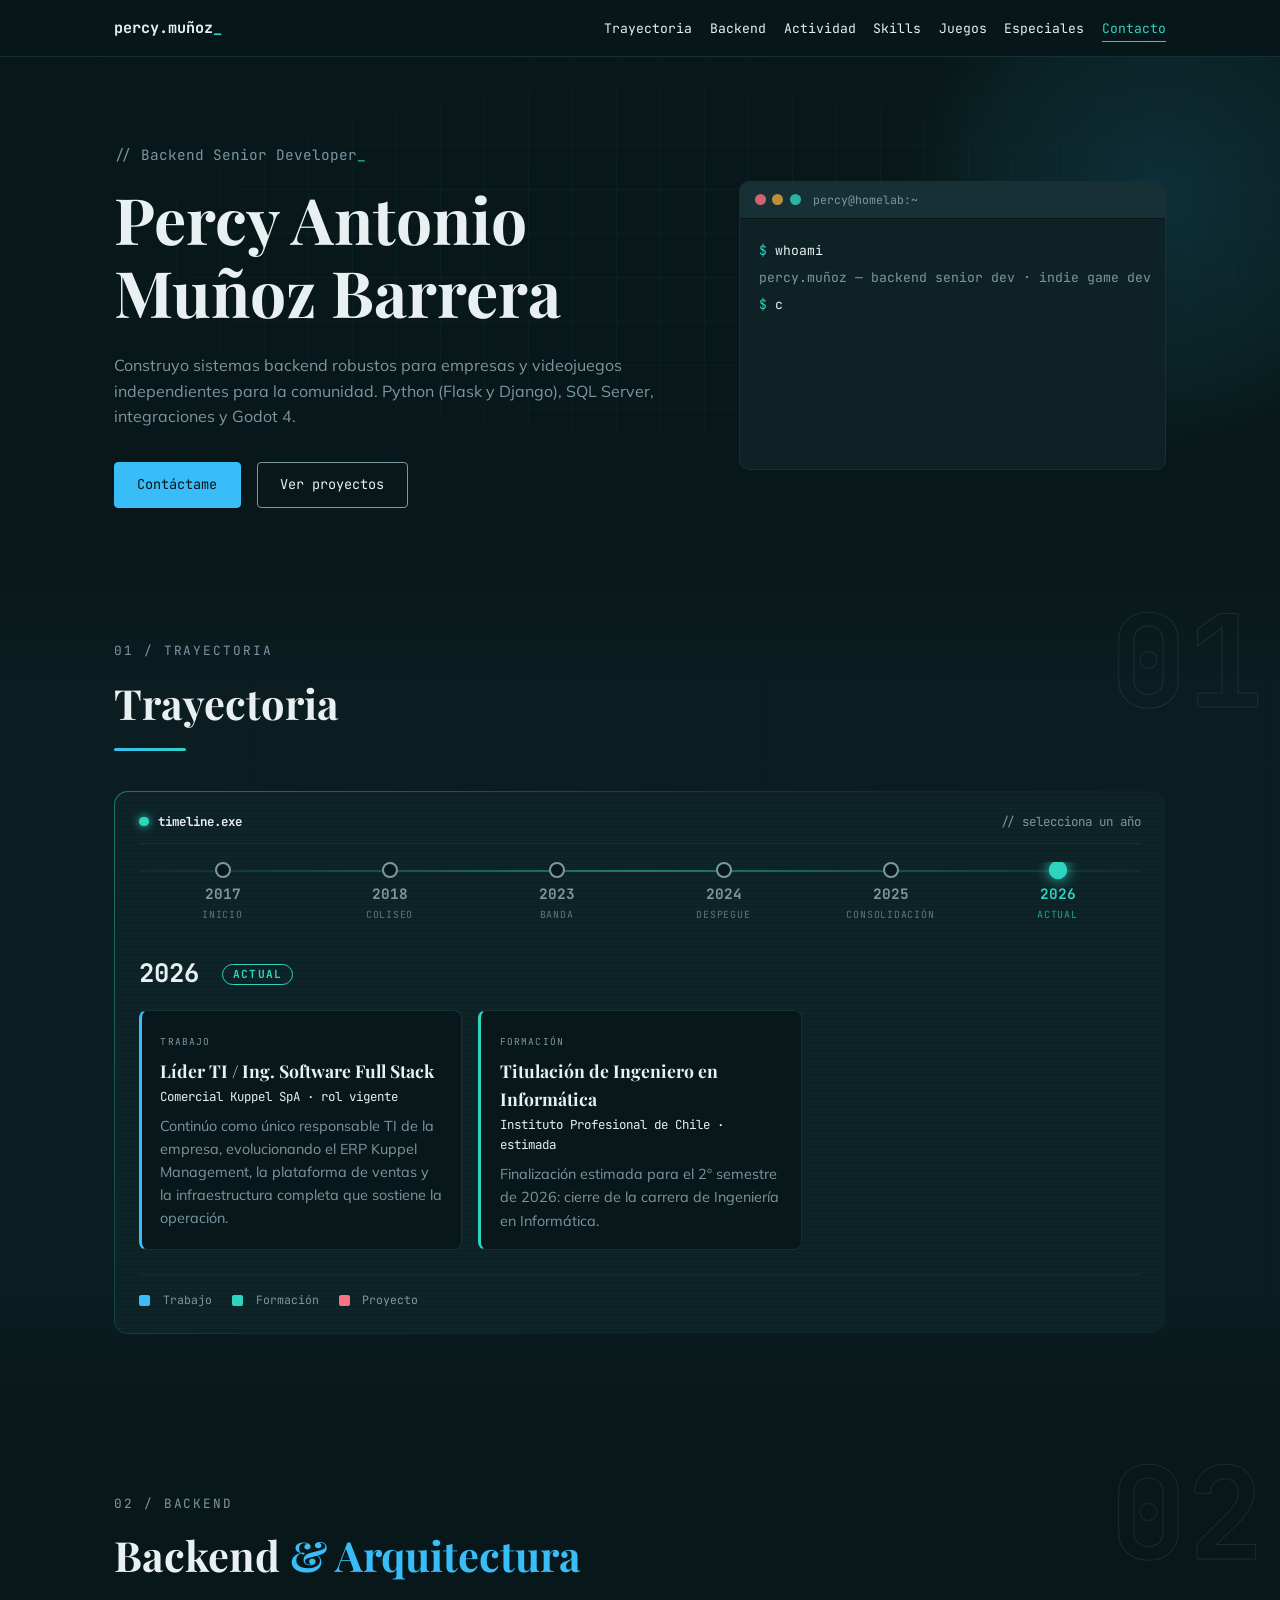
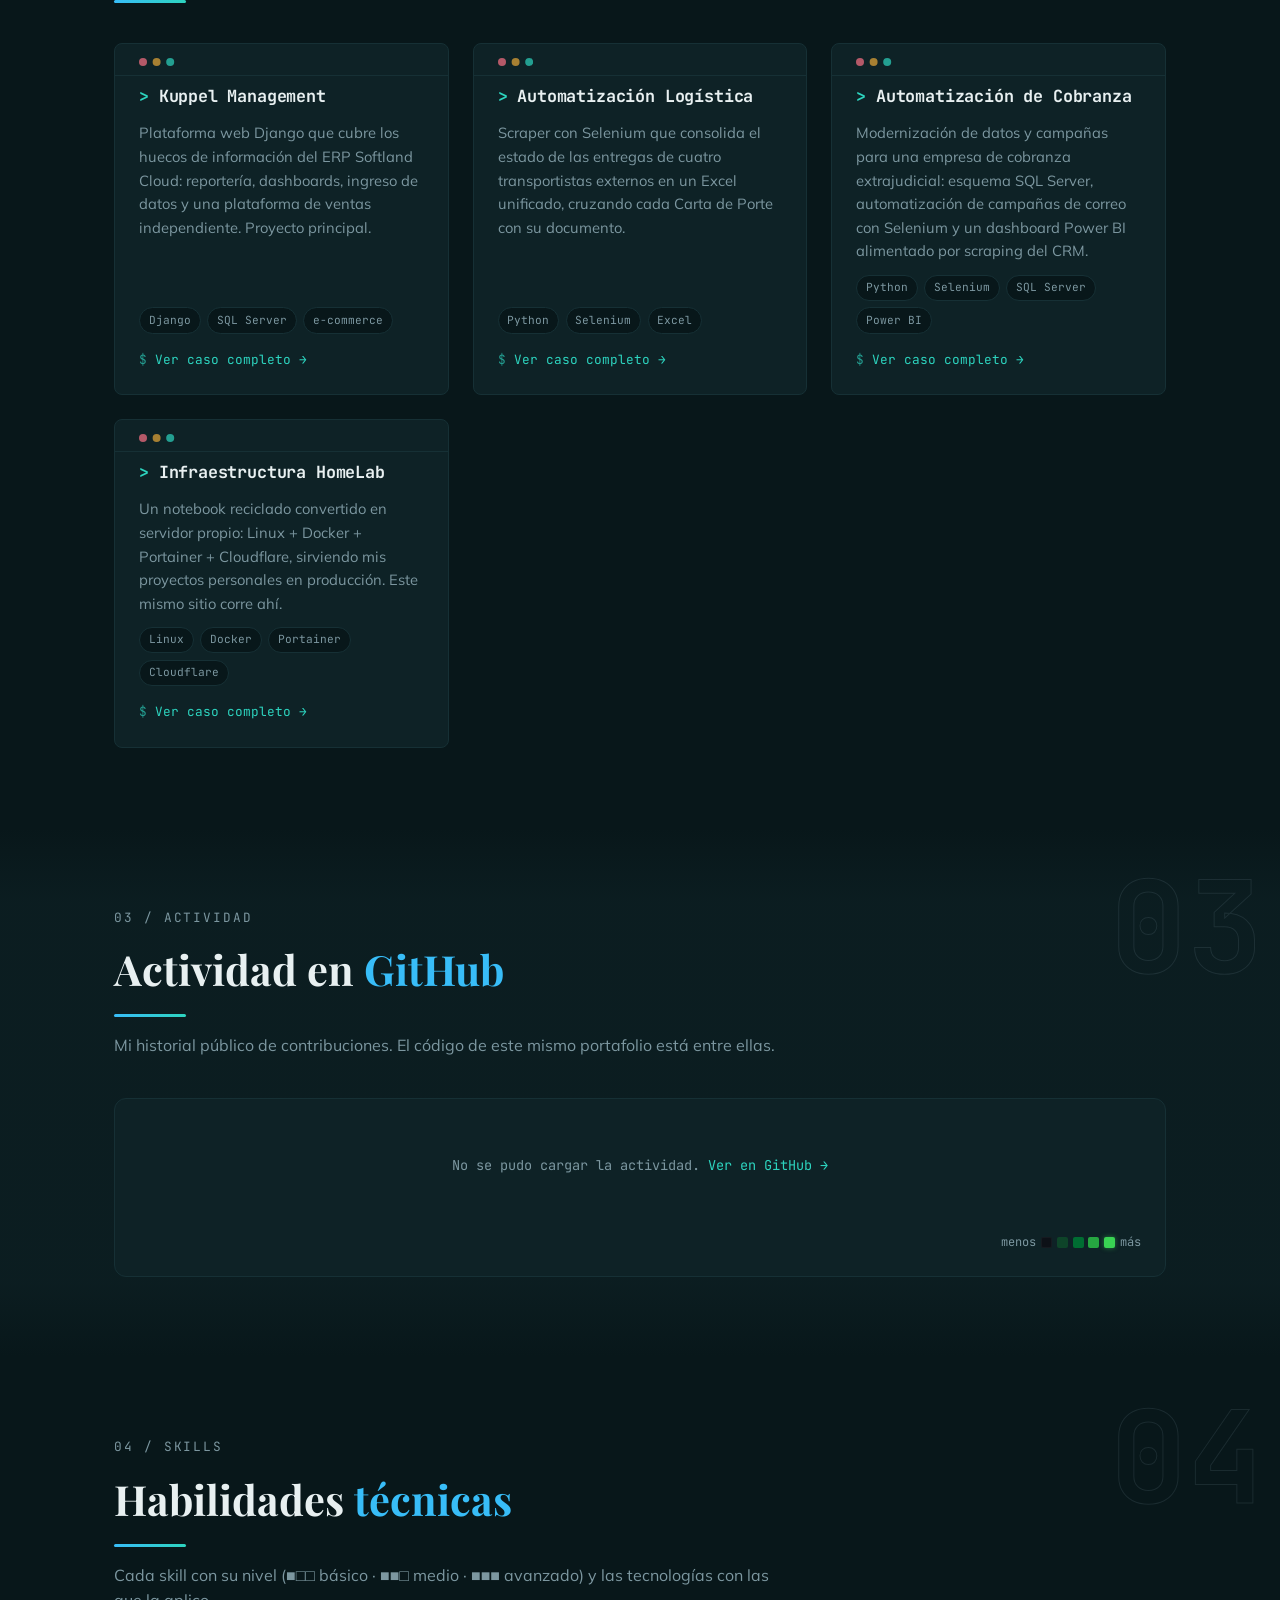
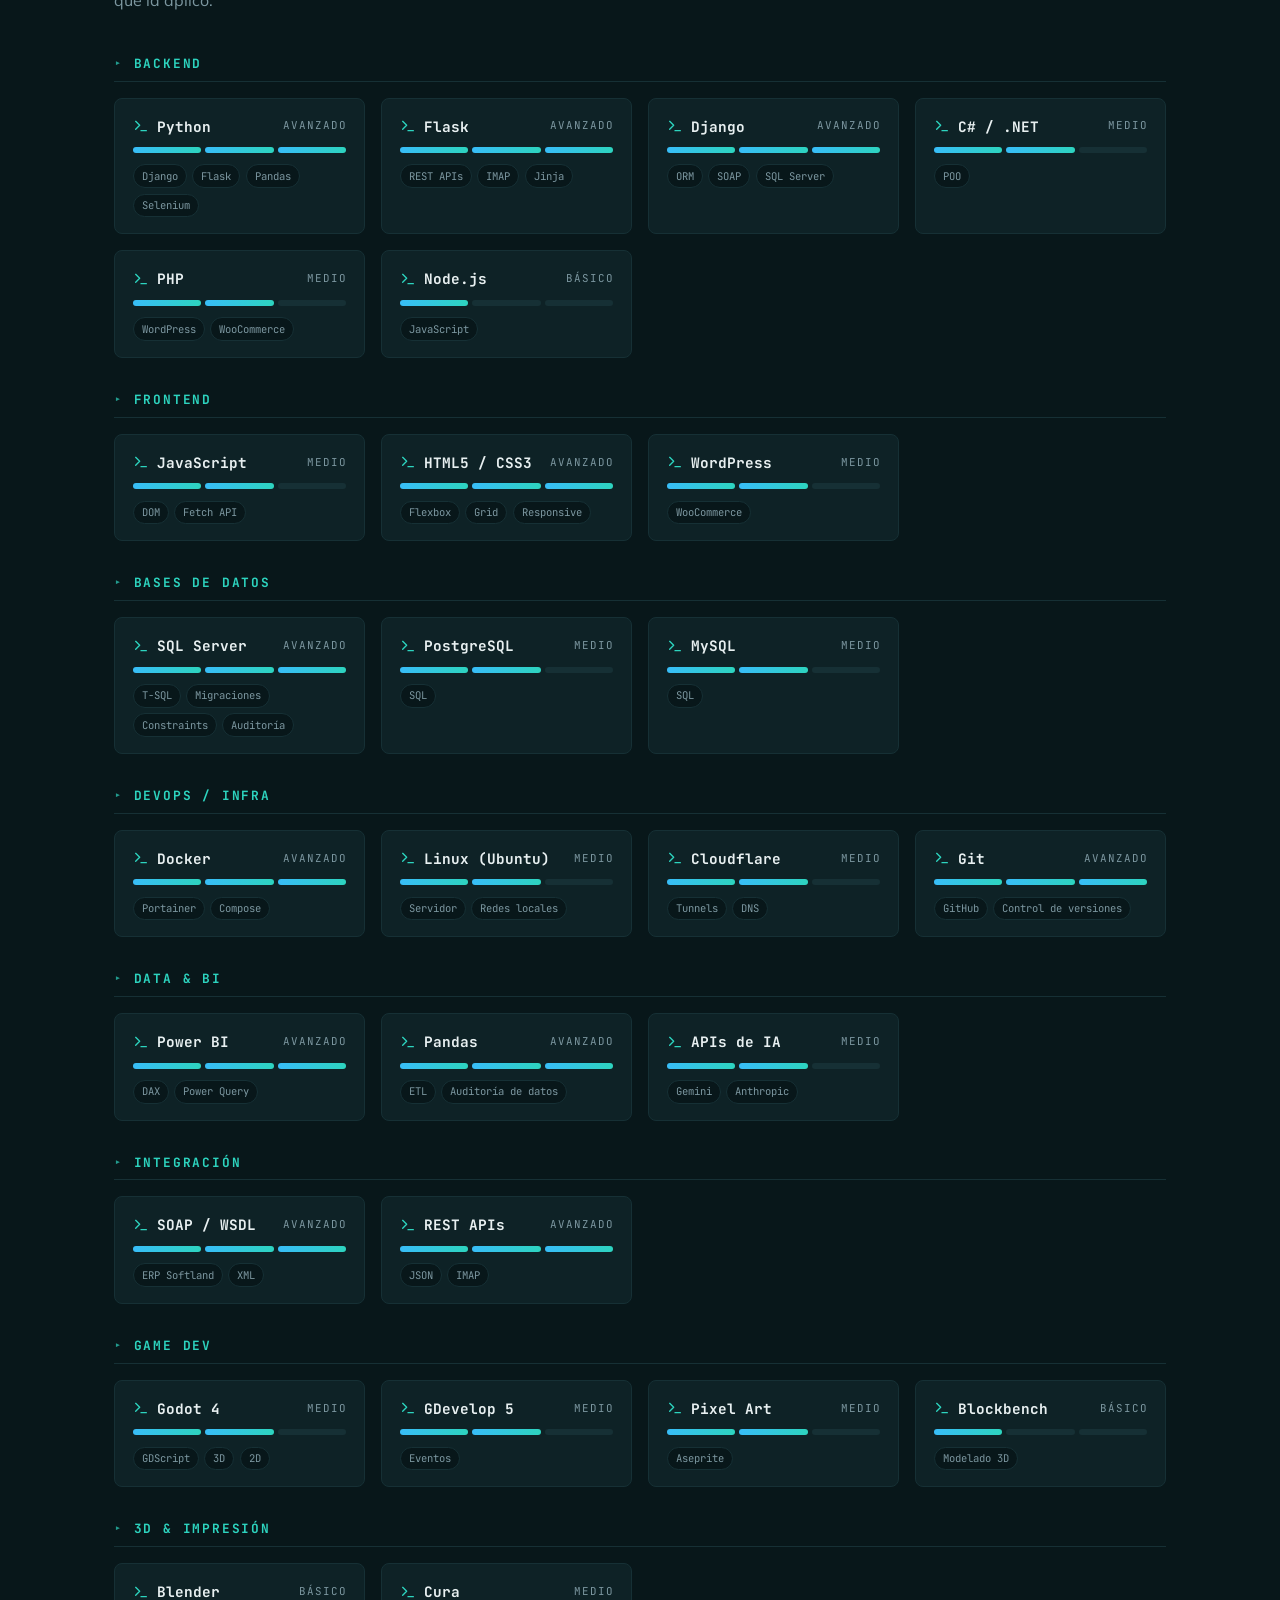
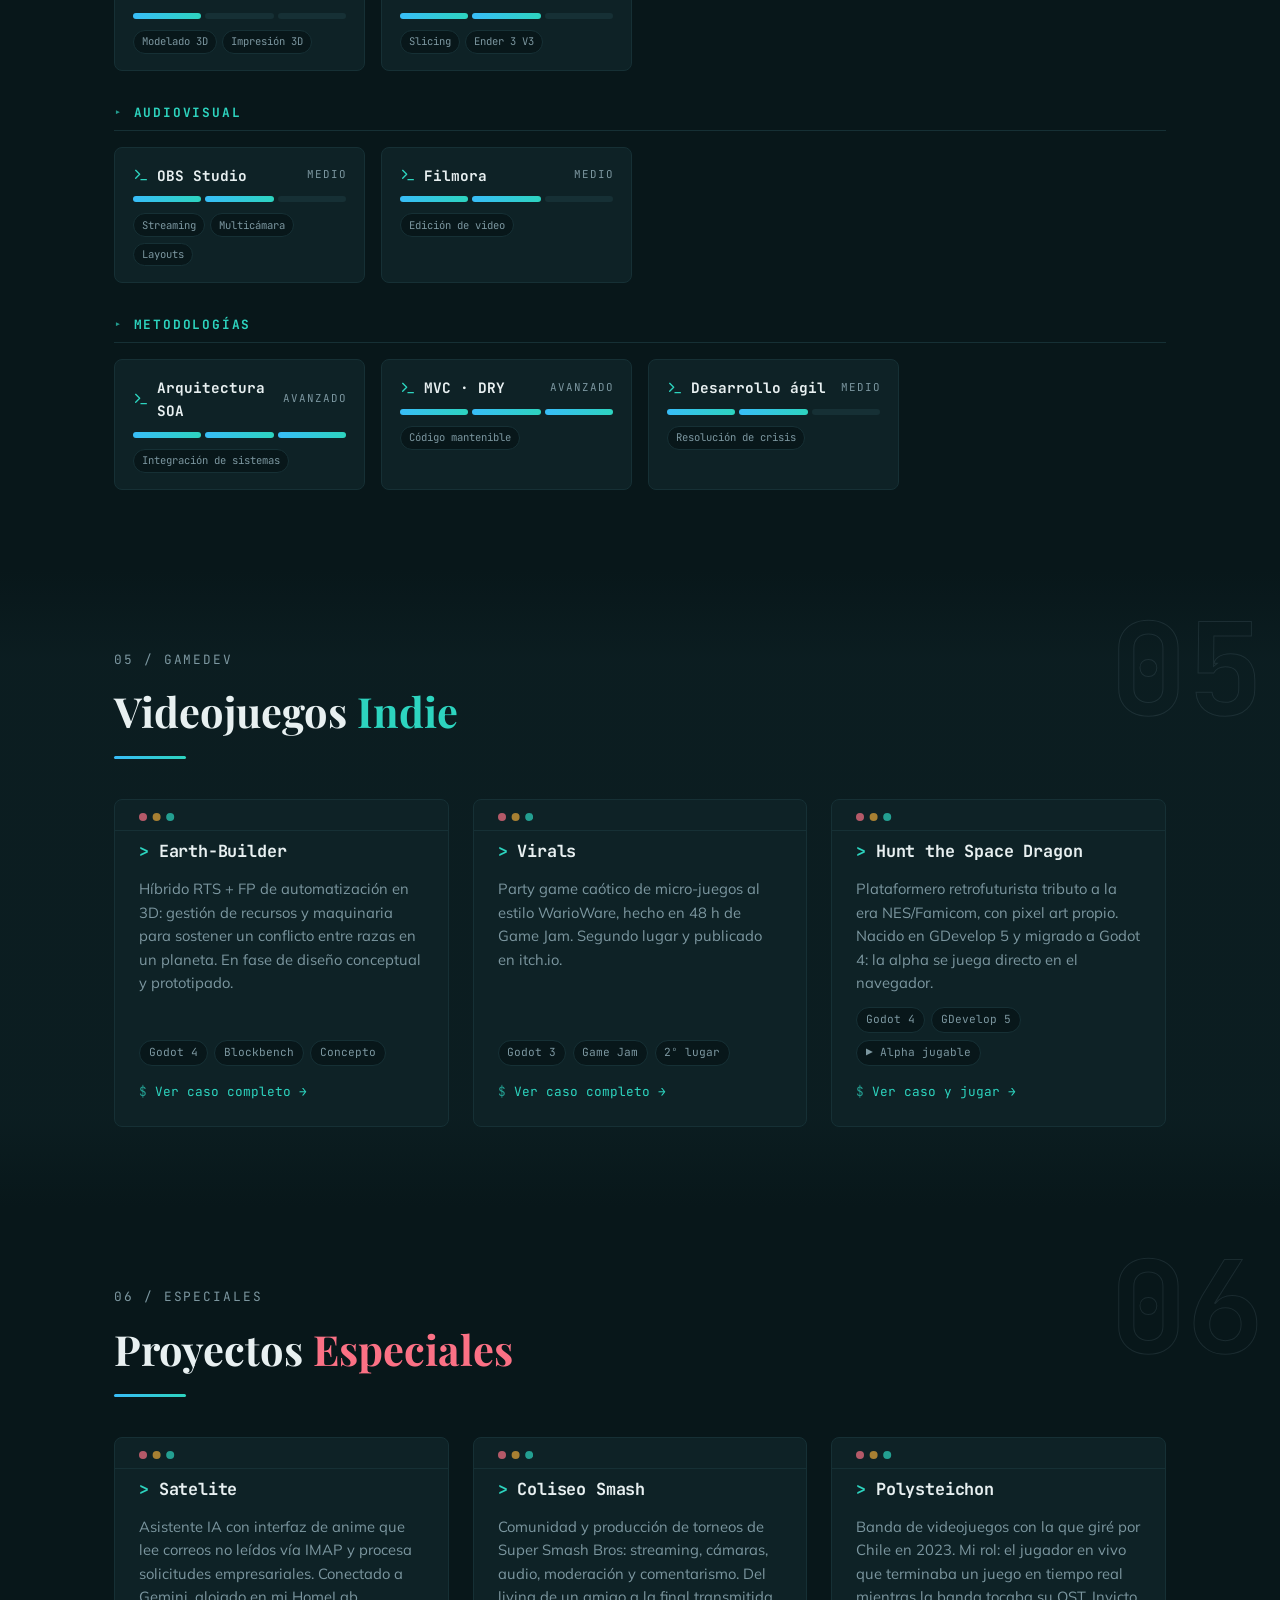
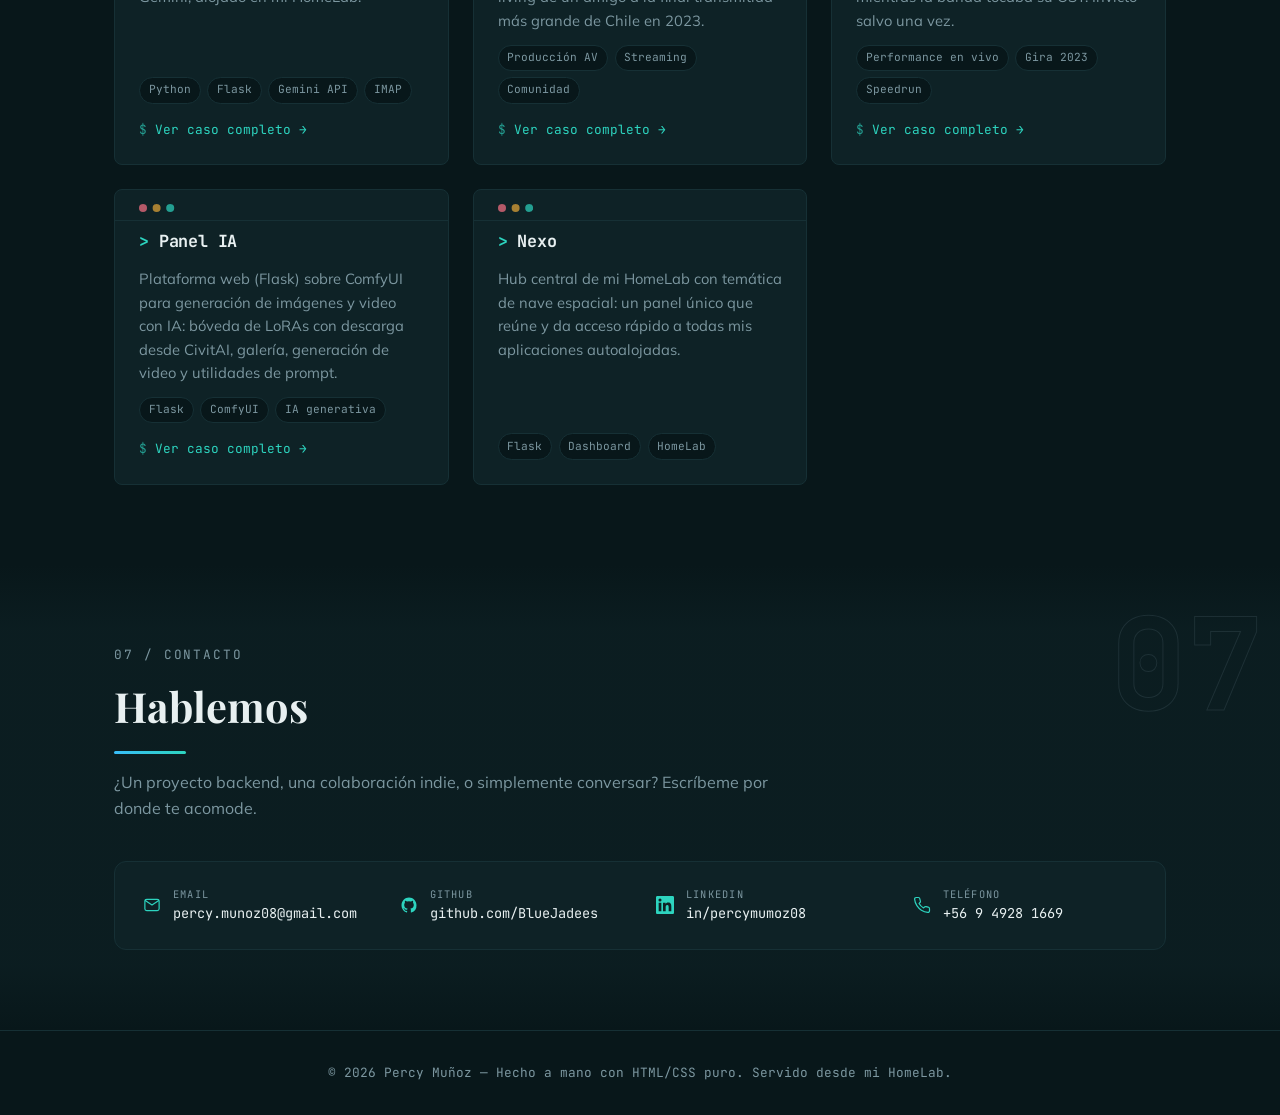
==== commit f61f880e: "Hunt the Space Dragon: alpha Godot 4.6 jugable en el portafolio - Build web (Godot 4.6, sin hilos) e" ====
--- a/src/index.html
+++ b/src/index.html
@@ -16,7 +16,7 @@
   <link rel="preconnect" href="https://fonts.gstatic.com" crossorigin>
   <link href="https://fonts.googleapis.com/css2?family=Playfair+Display:wght@500;600;700&family=JetBrains+Mono:wght@400;500;700&family=Mulish:wght@300;400;600;700&display=swap" rel="stylesheet">
 
-  <link rel="stylesheet" href="assets/css/styles.css?v=8">
+  <link rel="stylesheet" href="assets/css/styles.css?v=9">
 </head>
 <body>
 
@@ -330,11 +330,11 @@
           <a class="card" href="proyectos/hunt-the-space-dragon.html">
             <h3>Hunt the Space Dragon</h3>
             <p>Plataformero retrofuturista tributo a la era NES/Famicom, con pixel art propio. Nacido
-               en GDevelop 5, en proceso de migración a Godot 4 y expansión.</p>
-            <div class="tags">
-              <span class="tag">GDevelop 5</span><span class="tag">→ Godot 4</span><span class="tag">En desarrollo</span>
-            </div>
-            <span class="card-cta">Ver caso completo →</span>
+               en GDevelop 5 y migrado a Godot 4: la alpha se juega directo en el navegador.</p>
+            <div class="tags">
+              <span class="tag">Godot 4</span><span class="tag">GDevelop 5</span><span class="tag">▶ Alpha jugable</span>
+            </div>
+            <span class="card-cta">Ver caso y jugar →</span>
           </a>
         </div>
       </div>
@@ -632,7 +632,7 @@
   </script>
 
   <!-- ================= SCRIPT: animaciones e interacción (compartido) ================= -->
-  <script src="assets/js/site.js?v=3"></script>
+  <script src="assets/js/site.js?v=4"></script>
 
 </body>
 </html>
--- a/src/assets/css/styles.css
+++ b/src/assets/css/styles.css
@@ -1603,6 +1603,149 @@
 }
 
 /* ============================================================
+   Juego embebido (builds HTML5 en assets/games/)
+   ============================================================ */
+.project-hero .hero-actions { margin-top: 1.8rem; }
+
+.game-embed {
+  margin: 1.5rem 0 1rem;
+}
+
+/* 8:7 = resolución NES (256 × 224); el alto se limita al viewport */
+.game-frame {
+  position: relative;
+  width: min(100%, 768px, calc(80vh * 8 / 7));
+  aspect-ratio: 8 / 7;
+  margin: 0 auto;
+  background: #000;
+  border: 1px solid var(--bg-3);
+  border-radius: 8px;
+  overflow: hidden;
+}
+
+.game-frame iframe {
+  position: absolute;
+  inset: 0;
+  width: 100%;
+  height: 100%;
+  border: 0;
+  display: block;
+}
+
+.game-start {
+  position: absolute;
+  inset: 0;
+  display: flex;
+  flex-direction: column;
+  align-items: center;
+  justify-content: center;
+  gap: 0.6rem;
+  border: 0;
+  padding: 0;
+  background: #000;
+  color: var(--text);
+  cursor: pointer;
+  font-family: var(--font-mono);
+}
+
+/* height > 100% anclado abajo: recorta la barra de título de la ventana que trae la captura */
+.game-start img {
+  position: absolute;
+  left: 0;
+  bottom: 0;
+  width: 100%;
+  height: 104%;
+  object-fit: cover;
+  opacity: 0.35;
+  filter: saturate(0.8);
+  image-rendering: pixelated;
+  transition: opacity 0.3s, transform 0.6s;
+}
+
+.game-start:hover img,
+.game-start:focus-visible img {
+  opacity: 0.5;
+  transform: scale(1.03);
+}
+
+.game-start-label,
+.game-start-note { position: relative; }
+
+.game-start-label {
+  font-size: 1rem;
+  padding: 0.8rem 1.6rem;
+  background: var(--teal);
+  color: var(--bg);
+  border-radius: 4px;
+  box-shadow: 0 0 24px rgba(45, 212, 191, 0.35);
+}
+
+.game-start-note {
+  font-size: 0.75rem;
+  color: var(--muted);
+}
+
+.game-toolbar {
+  display: flex;
+  flex-wrap: wrap;
+  justify-content: center;
+  gap: 0.75rem;
+  margin-top: 1rem;
+}
+
+.game-toolbar .btn {
+  background: transparent;
+  color: var(--text);
+  cursor: pointer;
+}
+
+.game-toolbar .btn:disabled {
+  opacity: 0.4;
+  cursor: not-allowed;
+  border-color: var(--muted);
+  color: var(--muted);
+}
+
+.project-body .game-hint {
+  font-size: 0.9rem;
+  color: var(--muted);
+}
+
+.controls-table {
+  border-collapse: collapse;
+  margin: 1rem 0;
+  font-size: 0.92rem;
+  min-width: min(100%, 26rem);
+}
+
+.controls-table th,
+.controls-table td {
+  text-align: left;
+  padding: 0.5rem 1rem 0.5rem 0;
+  border-bottom: 1px solid var(--bg-3);
+}
+
+.controls-table th {
+  font-family: var(--font-mono);
+  font-size: 0.75rem;
+  font-weight: 500;
+  color: var(--muted);
+  text-transform: uppercase;
+  letter-spacing: 0.08em;
+}
+
+kbd {
+  font-family: var(--font-mono);
+  font-size: 0.78rem;
+  padding: 0.1rem 0.45rem;
+  border: 1px solid var(--bg-3);
+  border-bottom-width: 2px;
+  border-radius: 4px;
+  background: var(--bg-2);
+  color: var(--teal);
+}
+
+/* ============================================================
    Responsive
    ============================================================ */
 @media (max-width: 860px) {
